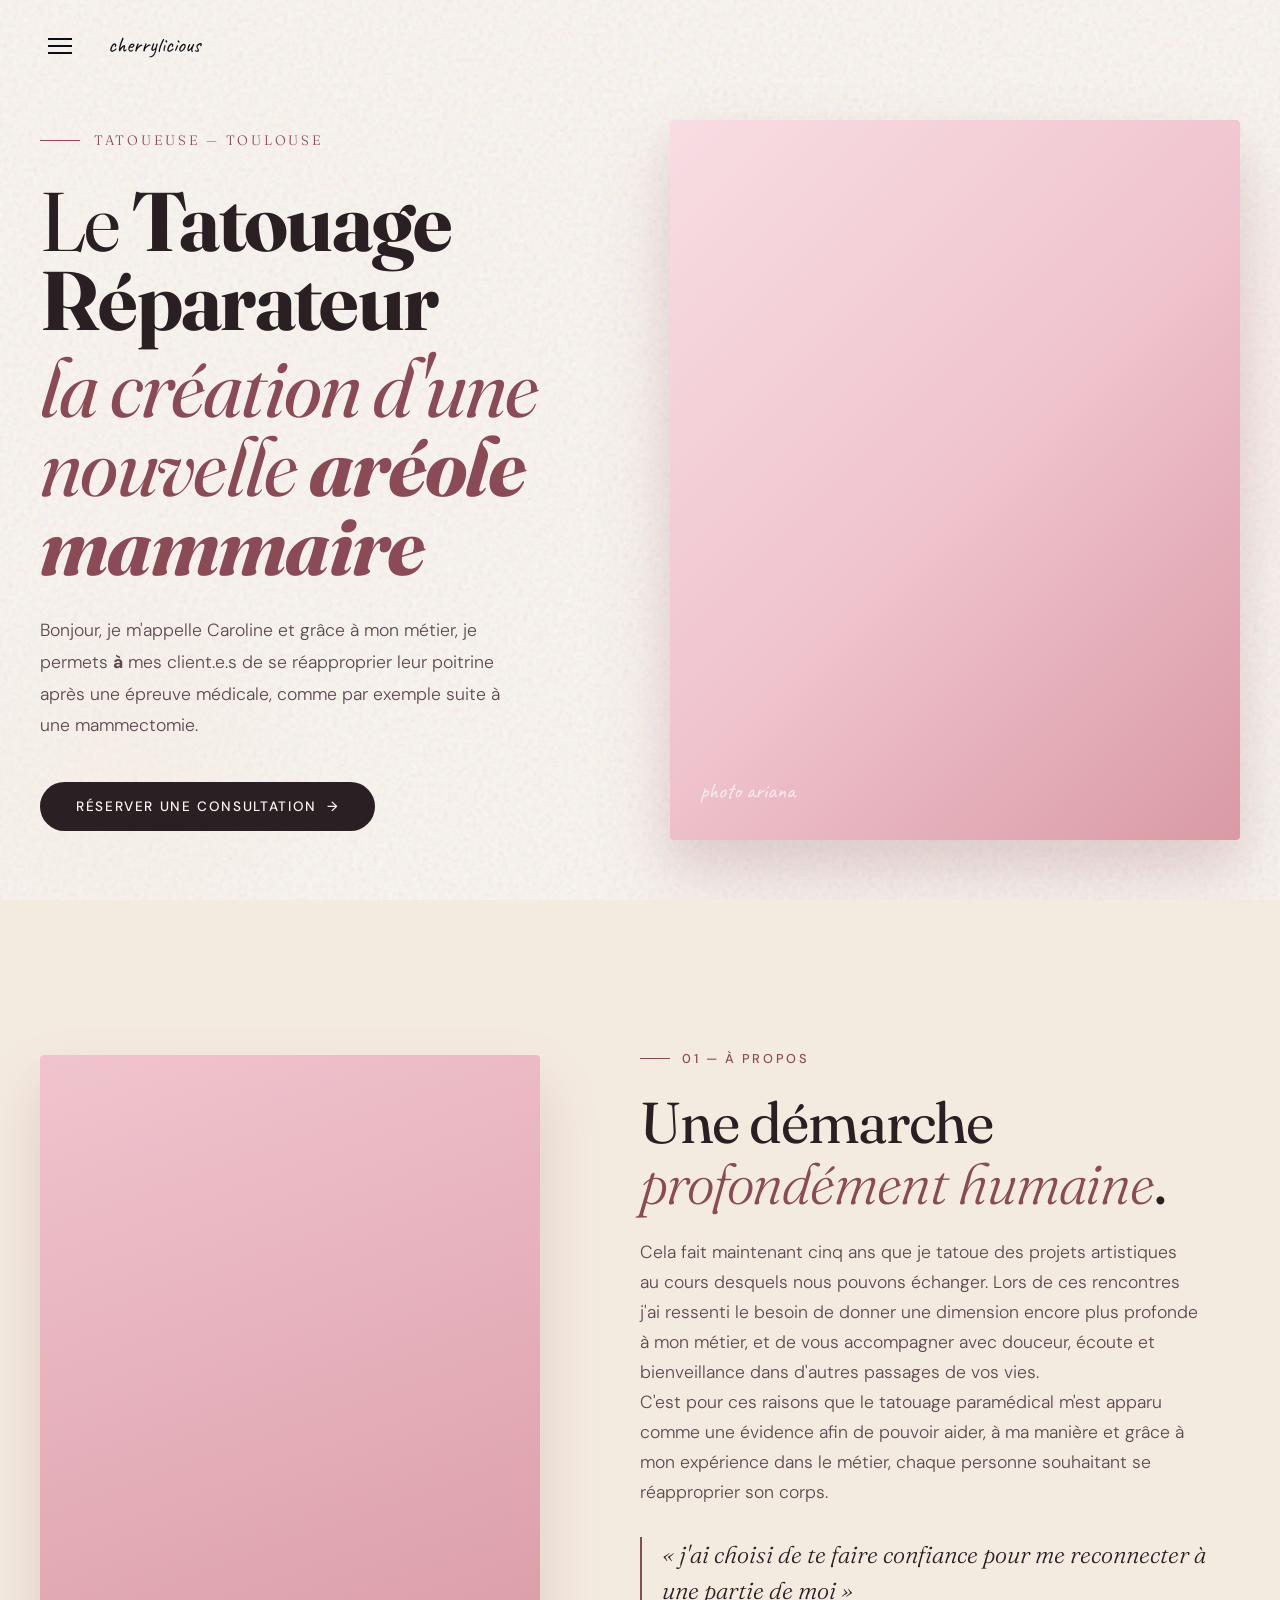
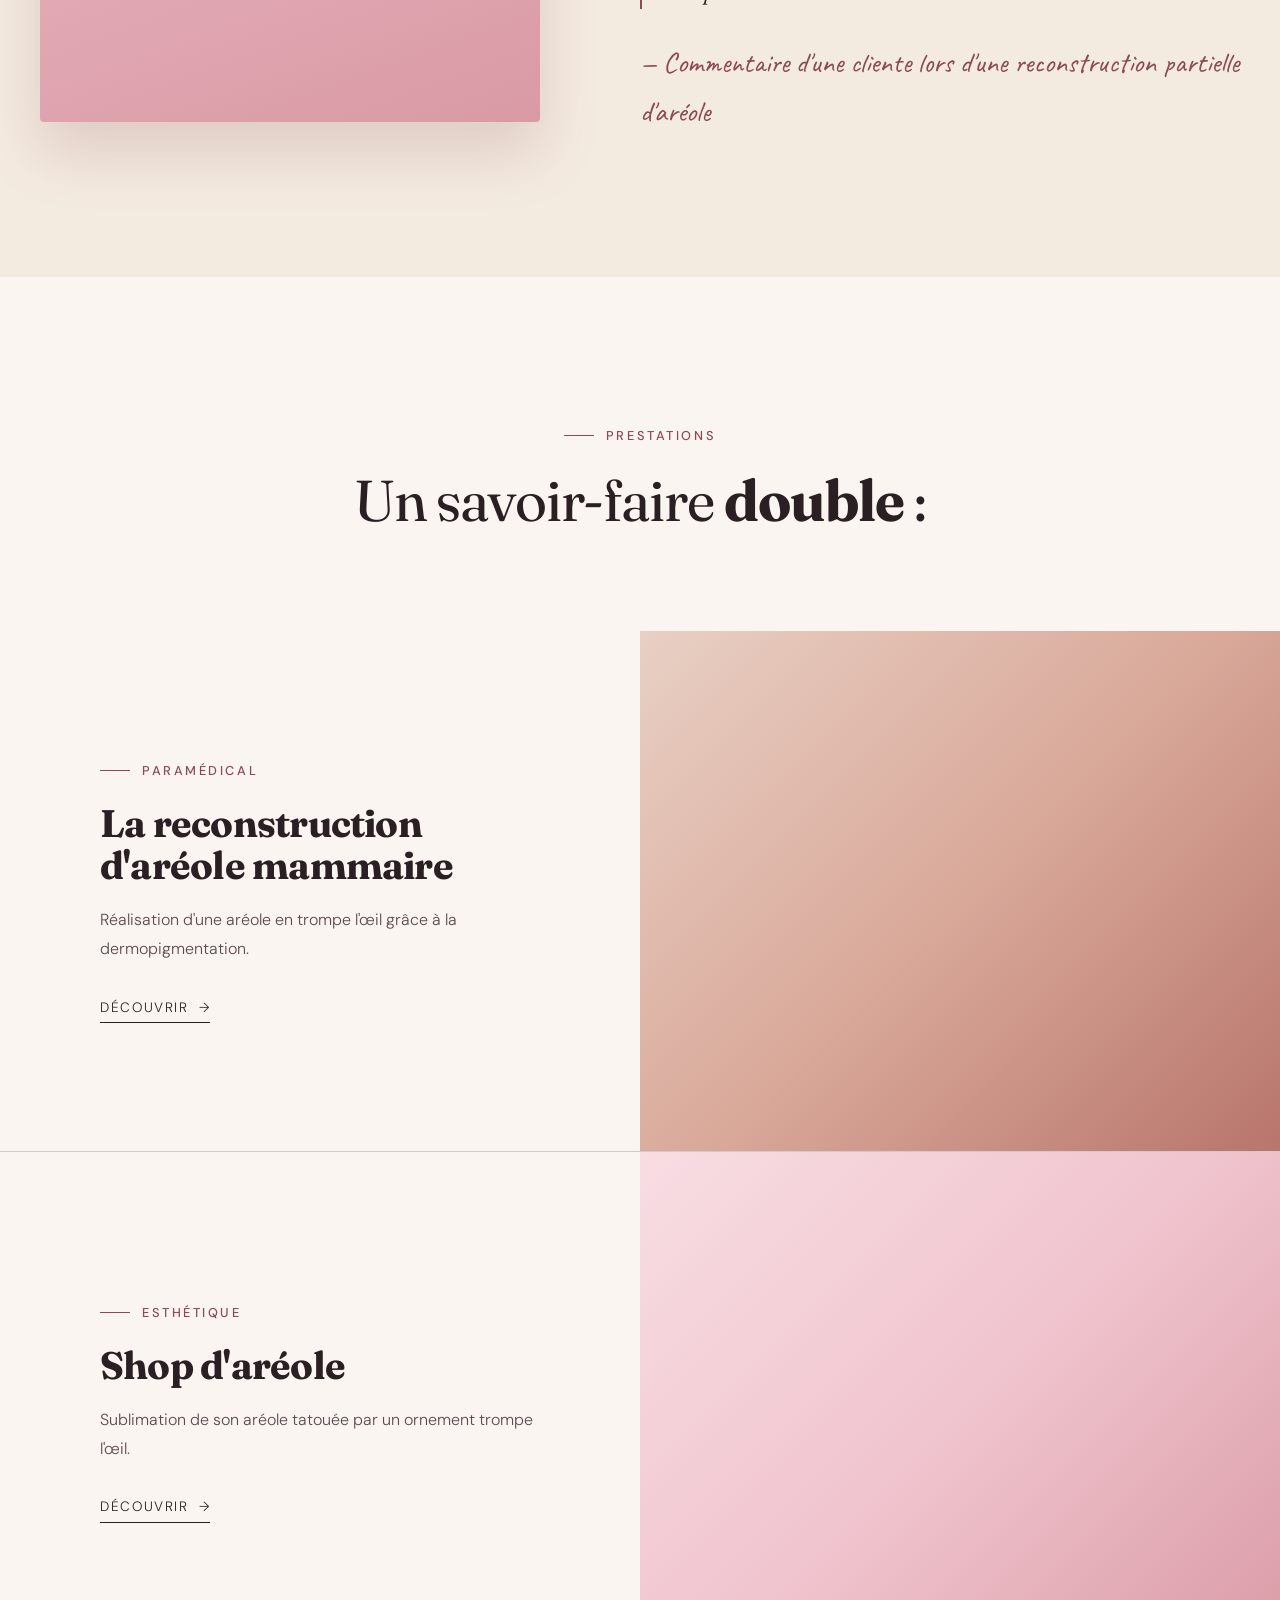
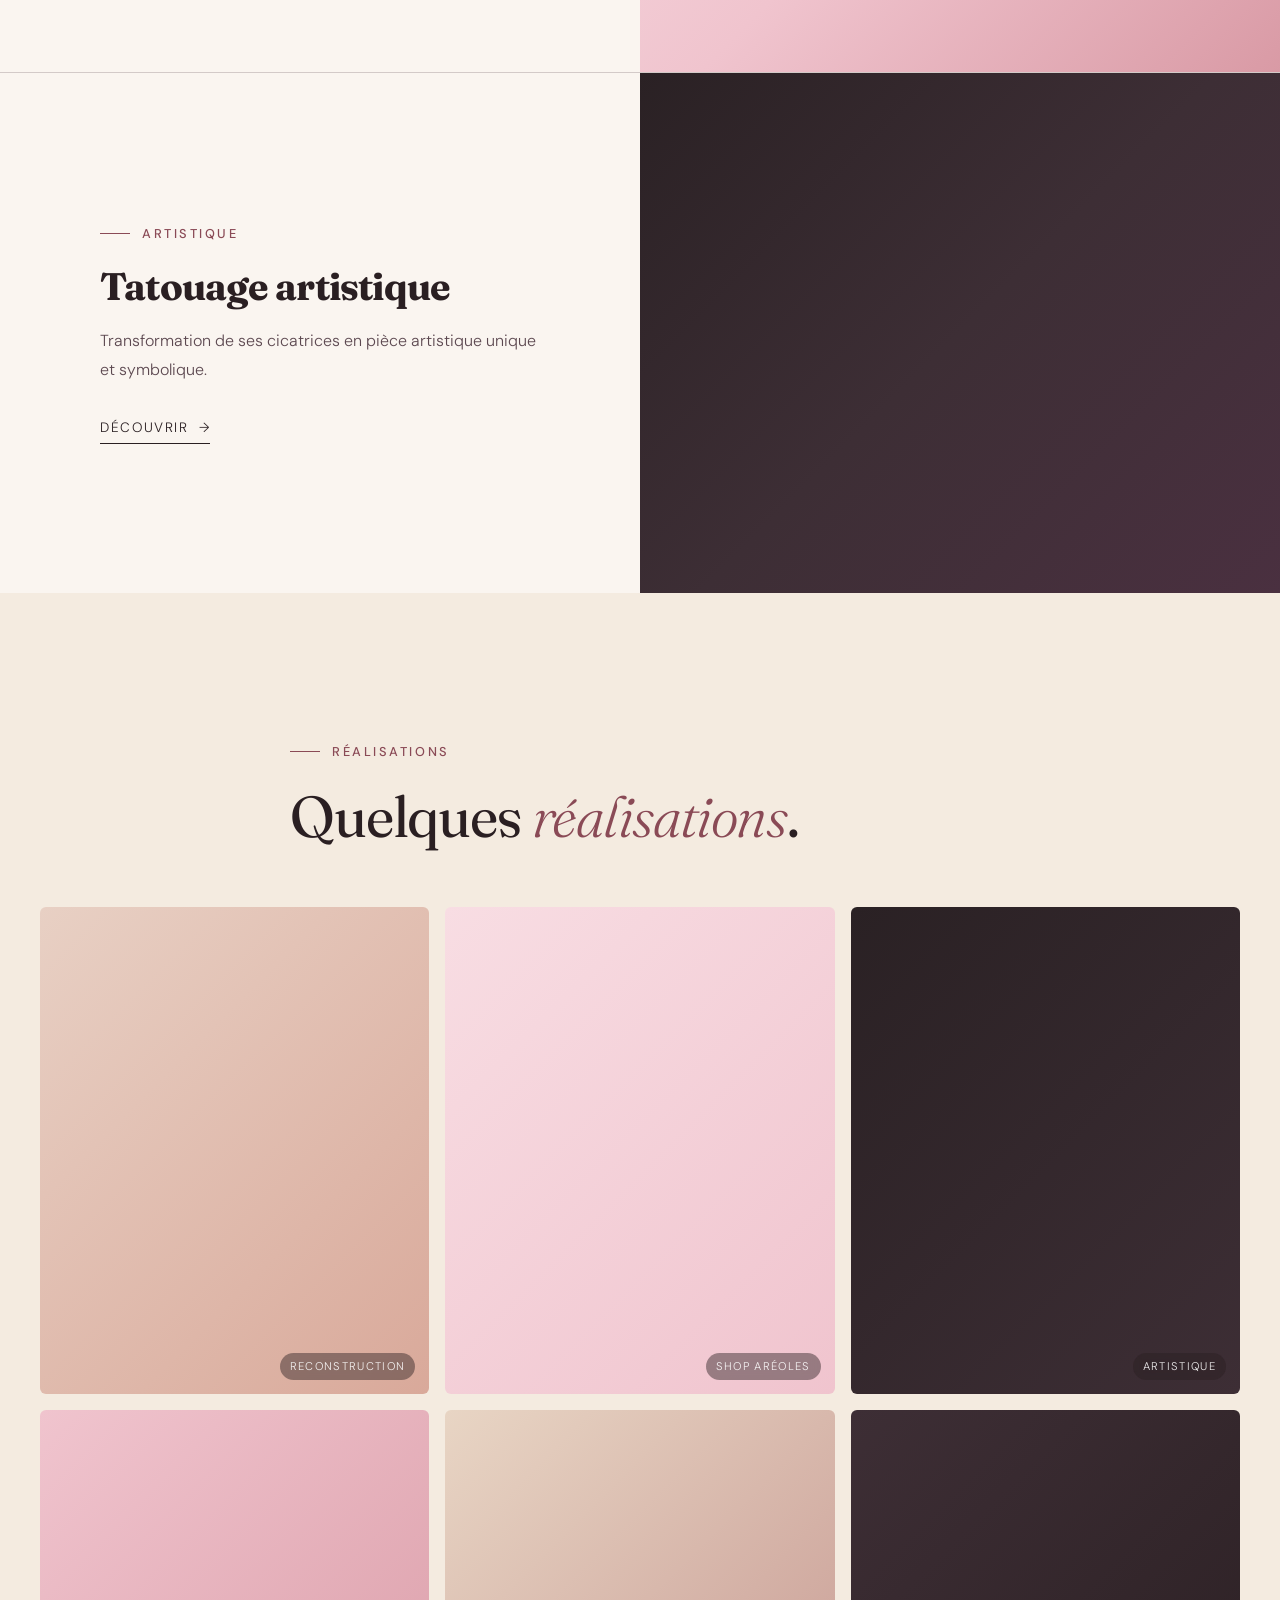
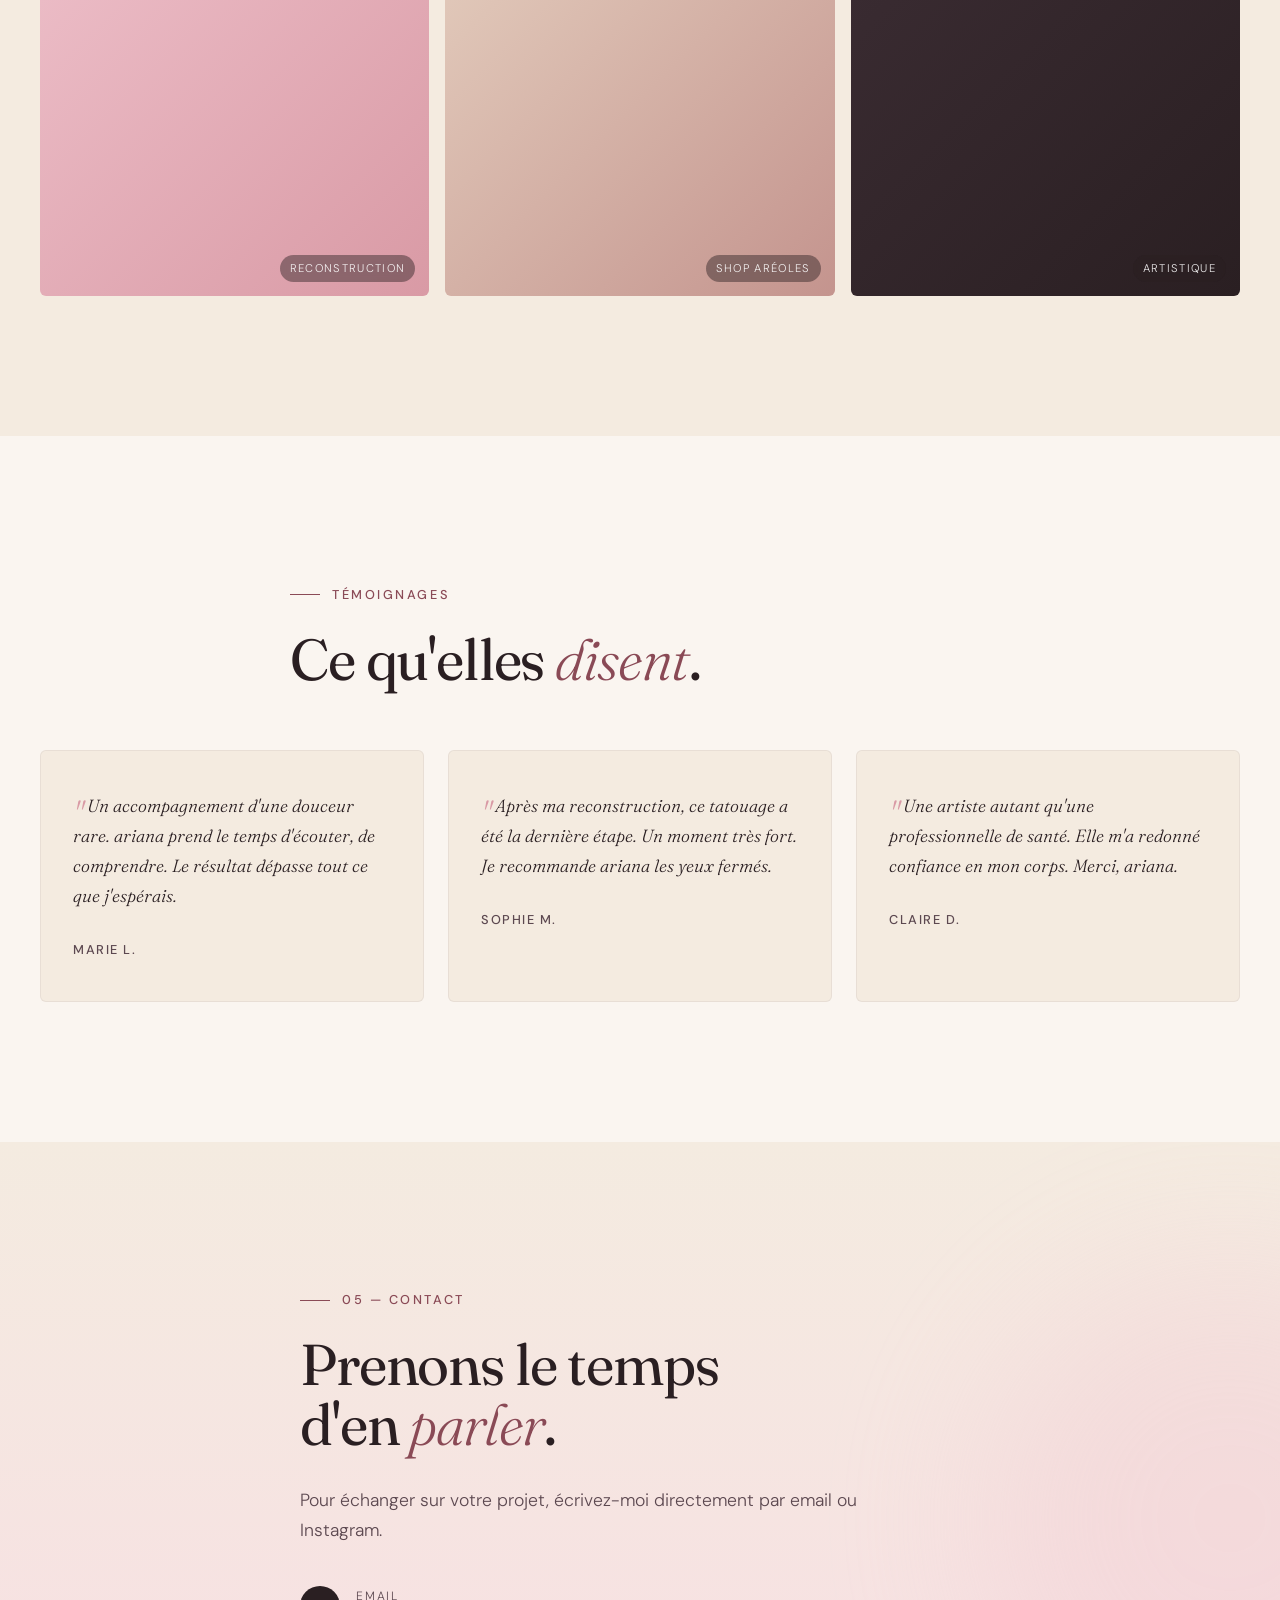
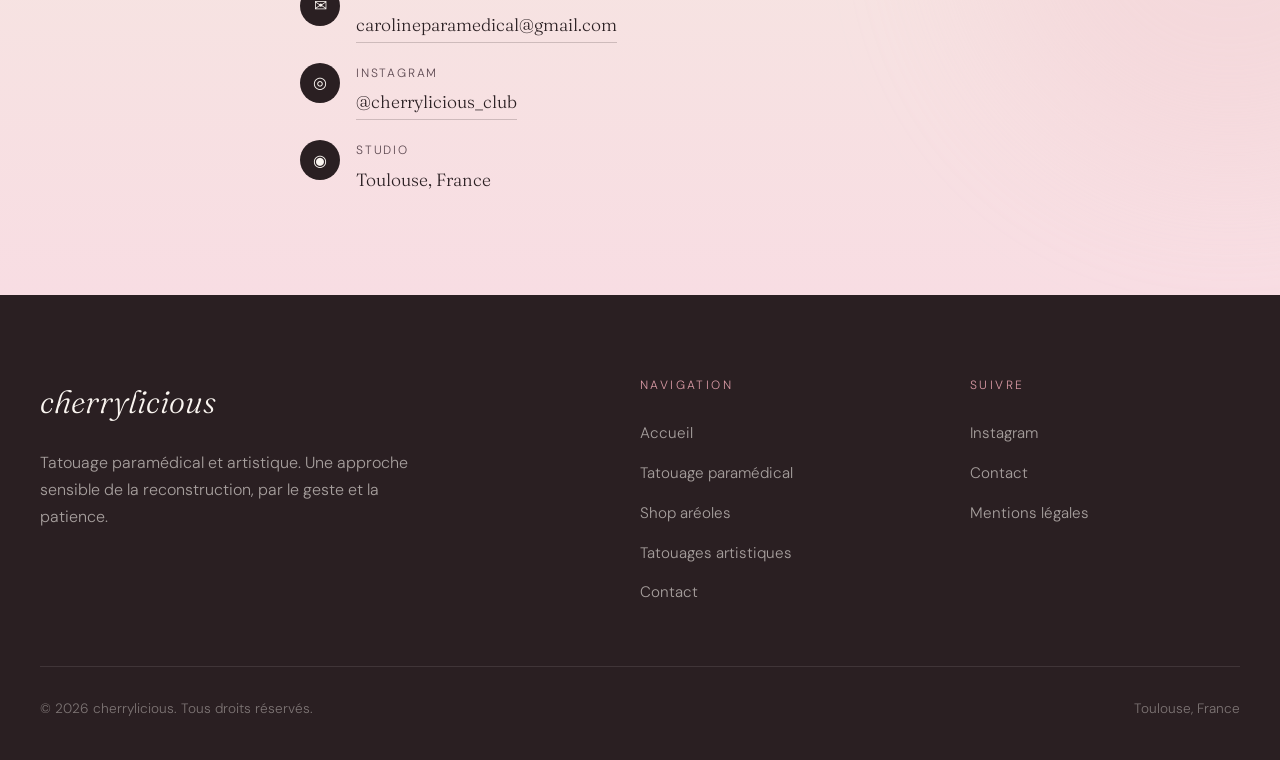
==== index.html @ c677d679 "Renommage reconstruction-mammaire en tatouage-paramedical + correction footers" ====
<!DOCTYPE html>
<html lang="fr">
<head>
<meta charset="UTF-8">
<meta name="viewport" content="width=device-width, initial-scale=1.0">
<title>cherrylicious — L'art de la reconstruction</title>
<link rel="preconnect" href="https://fonts.googleapis.com">
<link rel="preconnect" href="https://fonts.gstatic.com" crossorigin>
<link href="https://fonts.googleapis.com/css2?family=Fraunces:ital,opsz,wght@0,9..144,300;0,9..144,400;0,9..144,500;0,9..144,700;1,9..144,300;1,9..144,400&family=Caveat:wght@400;600&family=DM+Sans:wght@300;400;500&display=swap" rel="stylesheet">
<style>
*{margin:0;padding:0;box-sizing:border-box}
:root{
  --cream:#faf5f0;
  --cream-warm:#f4ebe0;
  --rose-whisper:#f8dde3;
  --rose-pale:#f0c4ce;
  --rose-dust:#d99aa5;
  --rose-deep:#8a4a56;
  --ink:#2a1f22;
  --ink-soft:#5c4850;
  --gold:#b8956a;
  --accent-yellow:#EAD9A0;
  --shadow:rgba(138,74,86,0.08);
}
html{scroll-behavior:smooth}
body{background:var(--cream);color:var(--ink);font-family:'DM Sans',sans-serif;font-weight:300;overflow-x:hidden;line-height:1.7;font-size:16px}

/* GRAIN OVERLAY */
body::before{
  content:'';position:fixed;inset:0;pointer-events:none;z-index:1;
  background-image:url("data:image/svg+xml,%3Csvg viewBox='0 0 200 200' xmlns='http://www.w3.org/2000/svg'%3E%3Cfilter id='n'%3E%3CfeTurbulence type='fractalNoise' baseFrequency='0.9' numOctaves='3'/%3E%3C/filter%3E%3Crect width='100%25' height='100%25' filter='url(%23n)' opacity='0.35'/%3E%3C/svg%3E");
  opacity:0.4;mix-blend-mode:multiply;
}

::selection{background:var(--rose-pale);color:var(--ink)}

/* SCROLLBAR */
::-webkit-scrollbar{width:8px}
::-webkit-scrollbar-track{background:var(--cream)}
::-webkit-scrollbar-thumb{background:var(--rose-dust);border-radius:4px}

.site-header{position:fixed;top:0;left:0;right:0;z-index:100;display:flex;justify-content:flex-start;gap:24px;align-items:center;padding:24px 40px;mix-blend-mode:difference}
.site-logo{font-family:'Caveat',cursive;font-size:22px;color:#fff;text-decoration:none}
.burger{background:none;border:none;cursor:pointer;display:flex;flex-direction:column;gap:5px;padding:8px;width:44px;height:44px;justify-content:center}
.burger span{display:block;width:24px;height:2px;background:#fff;transition:transform 0.3s,opacity 0.3s}
.burger.open span:nth-child(2){opacity:0}
.burger.open span:first-child{transform:rotate(45deg) translate(5px,7px)}
.burger.open span:last-child{transform:rotate(-45deg) translate(5px,-7px)}
.menu-overlay{position:fixed;inset:0;z-index:99;background:var(--cream);opacity:0;pointer-events:none;transition:opacity 0.4s ease;display:flex;flex-direction:column;justify-content:center;padding:80px}
.menu-overlay.open{opacity:1;pointer-events:auto}
.menu-nav{display:flex;flex-direction:column;gap:24px}
.menu-link{font-family:'Fraunces',serif;font-style:italic;font-size:96px;line-height:1.1;color:var(--ink);text-decoration:none;opacity:0;transform:translateY(20px);transition:opacity 0.3s ease,transform 0.3s ease}
.menu-overlay.open .menu-link{opacity:1;transform:translateY(0)}
.menu-overlay.open .menu-link:nth-child(1){transition-delay:0.1s}
.menu-overlay.open .menu-link:nth-child(2){transition-delay:0.16s}
.menu-overlay.open .menu-link:nth-child(3){transition-delay:0.22s}
.menu-overlay.open .menu-link:nth-child(4){transition-delay:0.28s}
.menu-overlay.open .menu-link:nth-child(5){transition-delay:0.34s}
.menu-nav:hover .menu-link{opacity:0.35;transition:opacity 0.3s ease,transform 0.3s ease}
.menu-nav:hover .menu-link:hover{opacity:1;transform:translateX(16px)}
.menu-link.active{color:var(--rose-deep);text-decoration:underline;text-underline-offset:12px}
.menu-signature{position:absolute;bottom:80px;left:80px}
.signature-name{font-family:'Caveat',cursive;font-size:24px;margin:0 0 8px}
.signature-insta{font-family:'DM Sans',sans-serif;font-size:16px;color:var(--ink);text-decoration:none}
@media(max-width:900px){.menu-link{font-size:64px}}
@media(max-width:600px){.menu-link{font-size:48px}.menu-overlay{padding:40px}.menu-signature{left:40px;bottom:40px}}

/* ═══════════════════════════════════════
   HERO
═══════════════════════════════════════ */
.hero{
  height:100vh;padding:120px 40px 60px;
  position:relative;overflow:hidden;
  display:grid;grid-template-columns:1fr 1fr;grid-template-rows:1fr;gap:60px;align-items:center;
  box-sizing:border-box;
}

/* Décoration hero */
.hero-deco-top{
  position:absolute;top:120px;right:-100px;
  width:500px;height:500px;opacity:0.4;pointer-events:none;
  background:radial-gradient(circle,var(--rose-whisper) 0%,transparent 70%);
}
.hero-deco-bottom{
  position:absolute;bottom:-80px;left:-80px;
  width:400px;height:400px;opacity:0.5;pointer-events:none;
  background:radial-gradient(circle,var(--cream-warm) 0%,transparent 70%);
}

.hero-left{position:relative;z-index:2}
.hero-number{
  font-family:'Fraunces',serif;font-size:0.85rem;
  letter-spacing:0.2em;color:var(--rose-deep);
  text-transform:uppercase;margin-bottom:30px;
  display:flex;align-items:center;gap:14px;
  opacity:0;animation:fadeUp 1s 0.2s forwards;
}
.hero-number::before{
  content:'';width:40px;height:1px;background:var(--rose-deep);
}

.hero-title{
  font-family:'Fraunces',serif;font-weight:400;
  font-size:clamp(3rem,6.5vw,5.5rem);line-height:0.95;
  color:var(--ink);margin-bottom:30px;letter-spacing:-0.02em;
  opacity:0;animation:fadeUp 1s 0.4s forwards;
}
.hero-title em{font-style:italic;color:var(--rose-deep);font-weight:300}
.hero-title .accent{
  display:inline-block;position:relative;
}
.hero-title .accent::after{
  content:'';position:absolute;bottom:5px;left:0;right:0;height:8px;
  background:var(--rose-pale);z-index:-1;opacity:0.6;
}

.hero-desc{
  font-size:1.1rem;line-height:1.8;color:var(--ink-soft);
  max-width:480px;margin-bottom:40px;
  opacity:0;animation:fadeUp 1s 0.6s forwards;
}

.hero-actions{
  display:flex;gap:20px;align-items:center;
  opacity:0;animation:fadeUp 1s 0.8s forwards;
}
.btn-primary{
  background:var(--ink);color:var(--cream);
  padding:16px 36px;border-radius:50px;border:none;
  font-size:0.85rem;letter-spacing:0.12em;text-transform:uppercase;
  cursor:pointer;font-family:'DM Sans',sans-serif;font-weight:500;
  transition:all 0.4s;display:inline-flex;align-items:center;gap:10px;
}
.btn-primary::after{
  content:'→';transition:transform 0.3s;
}
.btn-primary:hover{background:var(--rose-deep);transform:translateY(-3px)}
.btn-primary:hover::after{transform:translateX(4px)}

/* Hero image */
.hero-right{
  position:relative;z-index:2;
  align-self:stretch;
  opacity:0;animation:fadeIn 1.2s 0.6s forwards;
}
.hero-image{
  width:100%;height:100%;
  background:linear-gradient(135deg,var(--rose-whisper) 0%,var(--rose-pale) 50%,var(--rose-dust) 100%);
  border-radius:4px;position:relative;overflow:hidden;
  box-shadow:0 40px 80px rgba(138,74,86,0.15),
             0 20px 40px rgba(138,74,86,0.1);
}
.hero-image::after{
  content:'photo ariana';position:absolute;bottom:30px;left:30px;
  font-family:'Caveat',cursive;font-size:1.4rem;color:white;
  opacity:0.7;
}
@keyframes fadeUp{
  from{opacity:0;transform:translateY(20px)}
  to{opacity:1;transform:translateY(0)}
}
@keyframes fadeIn{
  from{opacity:0}
  to{opacity:1}
}
/* ═══════════════════════════════════════
   SECTIONS
═══════════════════════════════════════ */
section{padding:140px 40px;position:relative;z-index:2}

.section-tag{
  display:inline-flex;align-items:center;gap:12px;
  font-family:'DM Sans',sans-serif;font-size:0.8rem;
  letter-spacing:0.2em;text-transform:uppercase;
  color:var(--rose-deep);margin-bottom:24px;font-weight:500;
}
.section-tag::before{
  content:'';width:30px;height:1px;background:var(--rose-deep);
}

.section-title{
  font-family:'Fraunces',serif;font-weight:400;
  font-size:clamp(2.2rem,4.5vw,3.8rem);line-height:1.05;
  letter-spacing:-0.02em;margin-bottom:24px;color:var(--ink);
}
.section-title em{font-style:italic;color:var(--rose-deep);font-weight:300}

.section-subtitle{
  font-size:1.1rem;color:var(--ink-soft);
  max-width:560px;line-height:1.7;
}

/* ═══════════════════════════════════════
   APROPOS
═══════════════════════════════════════ */
.about{background:var(--cream-warm);position:relative;overflow:hidden}
.about-grid{
  display:grid;grid-template-columns:1fr 1.2fr;gap:100px;
  align-items:center;max-width:1300px;margin:0 auto;
}
.about-visual{position:relative;aspect-ratio:3/4}
.about-visual-main{
  position:absolute;inset:0;
  background:linear-gradient(160deg,var(--rose-pale) 0%,var(--rose-dust) 100%);
  border-radius:4px;
  box-shadow:0 30px 60px rgba(138,74,86,0.2);
}
.about-quote{
  font-family:'Fraunces',serif;font-style:italic;font-weight:300;
  font-size:1.5rem;line-height:1.5;color:var(--ink);
  margin:30px 0;padding-left:20px;
  border-left:2px solid var(--rose-deep);
}
.about-signature{
  font-family:'Caveat',cursive;font-size:1.8rem;
  color:var(--rose-deep);margin-top:20px;
}


/* ═══════════════════════════════════════
   CONTACT
═══════════════════════════════════════ */
.contact{
  background:linear-gradient(180deg,var(--cream-warm) 0%,var(--rose-whisper) 100%);
  padding:140px 40px 100px;position:relative;overflow:hidden;
}
.contact::before{
  content:'';position:absolute;top:50%;right:-200px;transform:translateY(-50%);
  width:500px;height:500px;border-radius:50%;
  background:var(--rose-pale);opacity:0.3;filter:blur(80px);
}

.contact-wrapper{
  max-width:1100px;margin:0 auto;
  display:grid;grid-template-columns:1fr 1fr;gap:80px;
  position:relative;z-index:2;
}

.contact-info .section-title{margin-bottom:30px}
.contact-details{margin-top:40px;display:flex;flex-direction:column;gap:20px}
.contact-item{display:flex;gap:16px;align-items:flex-start}
.contact-item-icon{
  width:40px;height:40px;border-radius:50%;
  background:var(--ink);color:var(--cream);
  display:flex;align-items:center;justify-content:center;
  font-size:1rem;flex-shrink:0;
}
.contact-item-label{
  font-size:0.75rem;letter-spacing:0.15em;text-transform:uppercase;
  color:var(--ink-soft);margin-bottom:4px;
}
.contact-item-value{font-family:'Fraunces',serif;font-size:1.1rem;color:var(--ink)}

.contact-form{
  background:var(--cream);padding:50px 40px;border-radius:8px;
  box-shadow:0 30px 60px rgba(138,74,86,0.1);
}
.form-group{margin-bottom:24px}
.form-label{
  display:block;font-size:0.75rem;letter-spacing:0.12em;
  text-transform:uppercase;color:var(--ink-soft);margin-bottom:10px;
  font-weight:500;
}
.form-input,.form-textarea{
  width:100%;padding:14px 0;
  background:transparent;border:none;
  border-bottom:1px solid rgba(42,31,34,0.15);
  font-family:'DM Sans',sans-serif;font-size:1rem;color:var(--ink);
  outline:none;transition:border-color 0.3s;
}
.form-input:focus,.form-textarea:focus{border-color:var(--rose-deep)}
.form-textarea{resize:vertical;min-height:100px}
.btn-submit{
  width:100%;padding:18px;margin-top:16px;
  background:var(--ink);color:var(--cream);border:none;border-radius:50px;
  font-family:'DM Sans',sans-serif;font-size:0.85rem;
  letter-spacing:0.15em;text-transform:uppercase;font-weight:500;
  cursor:pointer;transition:all 0.3s;
}
.btn-submit:hover{background:var(--rose-deep);transform:translateY(-2px)}

/* ═══════════════════════════════════════
   FOOTER
═══════════════════════════════════════ */
footer{
  background:var(--ink);color:var(--cream);padding:80px 40px 40px;
  position:relative;overflow:hidden;
}
.footer-grid{
  display:grid;grid-template-columns:2fr 1fr 1fr;gap:60px;
  max-width:1300px;margin:0 auto 60px;
}
.footer-brand{
  font-family:'Fraunces',serif;font-style:italic;font-size:2rem;
  margin-bottom:20px;
}
.footer-tagline{
  color:rgba(250,245,240,0.6);max-width:400px;line-height:1.7;
}
.footer-title{
  font-size:0.75rem;letter-spacing:0.2em;text-transform:uppercase;
  margin-bottom:24px;color:var(--rose-dust);
}
.footer-links{list-style:none;display:flex;flex-direction:column;gap:12px}
.footer-links a{
  color:rgba(250,245,240,0.6);text-decoration:none;
  font-size:0.95rem;transition:color 0.3s;
}
.footer-links a:hover{color:var(--accent-yellow)}
.footer-bottom{
  border-top:1px solid rgba(250,245,240,0.1);padding-top:30px;
  max-width:1300px;margin:0 auto;
  display:flex;justify-content:space-between;align-items:center;
  font-size:0.85rem;color:rgba(250,245,240,0.4);flex-wrap:wrap;gap:16px;
}

/* ═══════════════════════════════════════
   UNIVERS
═══════════════════════════════════════ */
.univers{background:var(--cream);padding:140px 0 0}
.univers-header{max-width:700px;margin:0 auto 100px;text-align:center;padding:0 40px}
.univers-block{
  display:grid;grid-template-columns:1fr 1fr;
  max-width:100%;min-height:520px;
}
.univers-block + .univers-block{border-top:1px solid rgba(92,72,80,0.25)}
.univers-visual{position:relative;overflow:hidden;min-height:520px;order:1}
.univers-text{
  padding:80px 100px;
  display:flex;flex-direction:column;justify-content:center;
}
.univers-tag{
  font-family:'DM Sans',sans-serif;font-size:0.8rem;
  letter-spacing:0.2em;text-transform:uppercase;
  color:var(--rose-deep);margin-bottom:20px;font-weight:500;
  display:flex;align-items:center;gap:12px;
}
.univers-tag::before{content:'';width:30px;height:1px;background:var(--rose-deep)}
.univers-title{
  font-family:'Fraunces',serif;font-weight:400;
  font-size:clamp(1.8rem,3vw,2.8rem);line-height:1.1;
  letter-spacing:-0.02em;margin-bottom:20px;color:var(--ink);
}
.univers-title em{font-style:italic;color:var(--rose-deep);font-weight:300}
.univers-desc{
  font-size:1rem;color:var(--ink-soft);line-height:1.8;
  max-width:440px;margin-bottom:32px;
}
.univers-link{
  display:inline-flex;align-items:center;gap:10px;
  font-family:'DM Sans',sans-serif;font-size:0.85rem;
  letter-spacing:0.12em;text-transform:uppercase;
  color:var(--ink);text-decoration:none;
  border-bottom:1px solid var(--ink);padding-bottom:3px;
  align-self:flex-start;transition:color 0.3s,gap 0.3s;
}
.univers-link:hover{color:var(--rose-deep);gap:14px}
.univers-link::after{content:'→'}
.uv-1{background:linear-gradient(135deg,#e8d0c4,#d9a99a,#b8756c)}
.uv-2{background:linear-gradient(135deg,#f8dde3,#f0c4ce,#d99aa5)}
.uv-3{background:linear-gradient(135deg,#2a2124,#3d2e35,#4a3040)}

/* ═══════════════════════════════════════
   GALERIE MIXTE
═══════════════════════════════════════ */
.galerie-mixte{background:var(--cream-warm)}
.galerie-mixte-header{max-width:700px;margin:0 auto 60px}
.galerie-mixte-grid{
  display:grid;grid-template-columns:repeat(3,1fr);gap:16px;
  max-width:1300px;margin:0 auto;
}
.galerie-mixte-item{
  aspect-ratio:4/5;border-radius:6px;overflow:hidden;
  cursor:pointer;position:relative;
  transition:opacity 0.35s ease,transform 0.5s cubic-bezier(0.19,1,0.22,1);
}
.galerie-mixte-item:hover{opacity:0.85;transform:scale(1.02)}
.galerie-mixte-label{
  position:absolute;bottom:14px;right:14px;
  font-family:'DM Sans',sans-serif;font-size:0.7rem;
  letter-spacing:0.12em;text-transform:uppercase;
  color:rgba(255,255,255,0.9);
  background:rgba(42,31,34,0.45);
  padding:4px 10px;border-radius:20px;
  backdrop-filter:blur(4px);
}
.gm-1{background:linear-gradient(135deg,#e8d0c4,#d9a99a)}
.gm-2{background:linear-gradient(135deg,#f8dde3,#f0c4ce)}
.gm-3{background:linear-gradient(135deg,#2a2124,#3d2e35)}
.gm-4{background:linear-gradient(135deg,#f0c4ce,#d99aa5)}
.gm-5{background:linear-gradient(135deg,#e8d5c4,#c4948e)}
.gm-6{background:linear-gradient(135deg,#3d2e35,#2a1f22)}

/* ═══════════════════════════════════════
   AVIS
═══════════════════════════════════════ */
.avis{background:var(--cream)}
.avis-header{max-width:700px;margin:0 auto 60px}
.avis-grid{
  display:grid;grid-template-columns:repeat(3,1fr);gap:24px;
  max-width:1300px;margin:0 auto;
}
.avis-card{
  background:var(--cream-warm);border-radius:6px;
  padding:40px 32px;border:1px solid rgba(42,31,34,0.06);
  transition:box-shadow 0.3s;
}
.avis-card:hover{box-shadow:0 20px 40px var(--shadow)}
.avis-quote{
  font-family:'Fraunces',serif;font-style:italic;font-weight:300;
  font-size:1.1rem;line-height:1.7;color:var(--ink);
  margin-bottom:28px;
}
.avis-quote::before{
  content:'"';font-size:2rem;color:var(--rose-dust);
  line-height:0;vertical-align:-0.4em;margin-right:4px;
}
.avis-author{
  font-family:'DM Sans',sans-serif;font-size:0.8rem;
  letter-spacing:0.12em;text-transform:uppercase;
  color:var(--ink-soft);font-weight:500;
}

/* ═══════════════════════════════════════
   RESPONSIVE
═══════════════════════════════════════ */
@media(max-width:900px){
  nav{padding:16px 20px}
  .hero{grid-template-columns:1fr;gap:40px;padding:120px 20px 60px;height:auto;min-height:100vh}
  .hero-right{height:300px;align-self:auto}
  section{padding:80px 20px}
  .about-grid,.footer-grid{grid-template-columns:1fr;gap:40px}
  .univers-block{grid-template-columns:1fr;min-height:auto}
  .univers-visual{order:-1}
  .univers-visual{min-height:300px}
  .univers-text{padding:50px 40px}
  .galerie-mixte-grid{grid-template-columns:1fr 1fr;gap:12px}
  .avis-grid{grid-template-columns:1fr}
}
@media(max-width:600px){
  .galerie-mixte-grid{grid-template-columns:1fr}
}

/* Contact — colonne unique */
.contact-wrapper--single{grid-template-columns:1fr;max-width:680px}
.contact-item-link{
  font-family:'Fraunces',serif;font-size:1.1rem;color:var(--ink);
  text-decoration:none;border-bottom:1px solid rgba(42,31,34,0.2);
  padding-bottom:2px;display:inline-block;
  transition:color 0.3s,border-color 0.3s;
}
.contact-item-link:hover{color:var(--rose-deep);border-color:var(--rose-deep)}
</style>
</head>
<body>

<header class="site-header">
  <button class="burger" aria-label="Ouvrir le menu" aria-expanded="false">
    <span></span><span></span><span></span>
  </button>
  <a href="index.html" class="site-logo">cherrylicious</a>
</header>

<div class="menu-overlay" role="dialog" aria-modal="true" aria-hidden="true">
  <nav class="menu-nav">
    <a href="index.html" class="menu-link active">Accueil</a>
    <a href="tatouage-paramedical.html" class="menu-link">Tatouage paramédical</a>
    <a href="shop-areoles.html" class="menu-link">Shop aréoles</a>
    <a href="artistique.html" class="menu-link">Tatouages artistiques</a>
    <a href="index.html#contact" class="menu-link">Contact</a>
  </nav>
  <div class="menu-signature">
    <p class="signature-name">cherrylicious</p>
    <a href="https://instagram.com/cherrylicious_club" class="signature-insta">@cherrylicious_club</a>
  </div>
</div>

<!-- HERO -->
<!-- HERO - TEXTES PROVISOIRES A REMPLACER -->
<section class="hero">
  <div class="hero-deco-top"></div>
  <div class="hero-deco-bottom"></div>

  <div class="hero-left">
    <p class="hero-number">Tatoueuse — Toulouse</p>
    <h1 class="hero-title">
      Le <strong>Tatouage Réparateur</strong>
      <span style="font-style:italic;color:var(--rose-deep);display:block;margin-top:8px">la création d'une nouvelle <strong>aréole mammaire</strong></span>
    </h1>
    <p class="hero-desc">
      Bonjour, je m'appelle Caroline et grâce à mon métier, je permets <strong>à</strong> mes client.e.s de se réapproprier leur poitrine après une épreuve médicale, comme par exemple suite à une mammectomie.
    </p>
    <div class="hero-actions">
      <button class="btn-primary" onclick="document.getElementById('contact').scrollIntoView({behavior:'smooth'})">Réserver une consultation</button>
    </div>
  </div>

  <div class="hero-right">
    <div class="hero-image"></div>
  </div>
</section>

<!-- ABOUT -->
<section class="about" id="about">
  <div class="about-grid">
    <div class="about-visual">
      <div class="about-visual-main"></div>
    </div>
    <div>
      <p class="section-tag">01 — À propos</p>
      <h2 class="section-title">Une démarche <em>profondément humaine</em>.</h2>
      <p class="section-subtitle">
        Cela fait maintenant cinq ans que je tatoue des projets artistiques au cours desquels nous pouvons échanger. Lors de ces rencontres j'ai ressenti le besoin de donner une dimension encore plus profonde à mon métier, et de vous accompagner avec douceur, écoute et bienveillance dans d'autres passages de vos vies.
      </p>
      <p class="section-subtitle">
        C'est pour ces raisons que le tatouage paramédical m'est apparu comme une évidence afin de pouvoir aider, à ma manière et grâce à mon expérience dans le métier, chaque personne souhaitant se réapproprier son corps.
      </p>
      <blockquote class="about-quote">
        « j'ai choisi de te faire confiance pour me reconnecter à une partie de moi »
      </blockquote>
      <p class="about-signature">— Commentaire d'une cliente lors d'une reconstruction partielle d'aréole</p>
    </div>
  </div>
</section>

<!-- UNIVERS - TEXTES PROVISOIRES A REMPLACER -->
<section class="univers">
  <div class="univers-header">
    <p class="section-tag">Prestations</p>
    <h2 class="section-title">Un savoir-faire <strong>double</strong> :</h2>
  </div>

  <div class="univers-block">
    <div class="univers-visual uv-1"></div>
    <div class="univers-text">
      <p class="univers-tag">Paramédical</p>
      <h3 class="univers-title"><strong>La reconstruction d'aréole mammaire</strong></h3>
      <p class="univers-desc">Réalisation d'une aréole en trompe l'œil grâce à la dermopigmentation.</p>
      <a href="tatouage-paramedical.html" class="univers-link">Découvrir</a>
    </div>
  </div>

  <div class="univers-block">
    <div class="univers-visual uv-2"></div>
    <div class="univers-text">
      <p class="univers-tag">Esthétique</p>
      <h3 class="univers-title"><strong>Shop d'aréole</strong></h3>
      <p class="univers-desc">Sublimation de son aréole tatouée par un ornement trompe l'œil.</p>
      <a href="shop-areoles.html" class="univers-link">Découvrir</a>
    </div>
  </div>

  <div class="univers-block">
    <div class="univers-visual uv-3"></div>
    <div class="univers-text">
      <p class="univers-tag">Artistique</p>
      <h3 class="univers-title"><strong>Tatouage artistique</strong></h3>
      <p class="univers-desc">Transformation de ses cicatrices en pièce artistique unique et symbolique.</p>
      <a href="artistique.html" class="univers-link">Découvrir</a>
    </div>
  </div>
</section>

<!-- GALERIE MIXTE - melanger photos des 3 activites, a remplacer -->
<section class="galerie-mixte">
  <div class="galerie-mixte-header">
    <p class="section-tag">Réalisations</p>
    <h2 class="section-title">Quelques <em>réalisations</em>.</h2>
  </div>
  <div class="galerie-mixte-grid">
    <div class="galerie-mixte-item gm-1"><span class="galerie-mixte-label">Reconstruction</span></div>
    <div class="galerie-mixte-item gm-2"><span class="galerie-mixte-label">Shop aréoles</span></div>
    <div class="galerie-mixte-item gm-3"><span class="galerie-mixte-label">Artistique</span></div>
    <div class="galerie-mixte-item gm-4"><span class="galerie-mixte-label">Reconstruction</span></div>
    <div class="galerie-mixte-item gm-5"><span class="galerie-mixte-label">Shop aréoles</span></div>
    <div class="galerie-mixte-item gm-6"><span class="galerie-mixte-label">Artistique</span></div>
  </div>
</section>

<!-- AVIS PROVISOIRES A REMPLACER -->
<section class="avis">
  <div class="avis-header">
    <p class="section-tag">Témoignages</p>
    <h2 class="section-title">Ce qu'elles <em>disent</em>.</h2>
  </div>
  <div class="avis-grid">
    <div class="avis-card">
      <p class="avis-quote">Un accompagnement d'une douceur rare. ariana prend le temps d'écouter, de comprendre. Le résultat dépasse tout ce que j'espérais.</p>
      <p class="avis-author">Marie L.</p>
    </div>
    <div class="avis-card">
      <p class="avis-quote">Après ma reconstruction, ce tatouage a été la dernière étape. Un moment très fort. Je recommande ariana les yeux fermés.</p>
      <p class="avis-author">Sophie M.</p>
    </div>
    <div class="avis-card">
      <p class="avis-quote">Une artiste autant qu'une professionnelle de santé. Elle m'a redonné confiance en mon corps. Merci, ariana.</p>
      <p class="avis-author">Claire D.</p>
    </div>
  </div>
</section>

<!-- CONTACT -->
<section class="contact" id="contact">
  <div class="contact-wrapper contact-wrapper--single">
    <div class="contact-info">
      <p class="section-tag">05 — Contact</p>
      <h2 class="section-title">Prenons le temps<br>d'en <em>parler</em>.</h2>
      <p class="section-subtitle">
        Pour échanger sur votre projet, écrivez-moi directement par email ou Instagram.
      </p>
      <div class="contact-details">
        <div class="contact-item">
          <div class="contact-item-icon">✉</div>
          <div>
            <p class="contact-item-label">Email</p>
            <a href="mailto:carolineparamedical@gmail.com" class="contact-item-value contact-item-link">carolineparamedical@gmail.com</a>
          </div>
        </div>
        <div class="contact-item">
          <div class="contact-item-icon">◎</div>
          <div>
            <p class="contact-item-label">Instagram</p>
            <a href="https://instagram.com/cherrylicious_club" target="_blank" rel="noopener" class="contact-item-value contact-item-link">@cherrylicious_club</a>
          </div>
        </div>
        <div class="contact-item">
          <div class="contact-item-icon">◉</div>
          <div>
            <p class="contact-item-label">Studio</p>
            <p class="contact-item-value">Toulouse, France</p>
          </div>
        </div>
      </div>
    </div>
  </div>
</section>

<!-- FOOTER -->
<footer>
  <div class="footer-grid">
    <div>
      <p class="footer-brand">cherrylicious</p>
      <p class="footer-tagline">
        Tatouage paramédical et artistique. Une approche sensible de la reconstruction, par le geste et la patience.
      </p>
    </div>
    <div>
      <p class="footer-title">Navigation</p>
      <ul class="footer-links">
        <li><a href="index.html">Accueil</a></li>
        <li><a href="tatouage-paramedical.html">Tatouage paramédical</a></li>
        <li><a href="shop-areoles.html">Shop aréoles</a></li>
        <li><a href="artistique.html">Tatouages artistiques</a></li>
        <li><a href="index.html#contact">Contact</a></li>
      </ul>
    </div>
    <div>
      <p class="footer-title">Suivre</p>
      <ul class="footer-links">
        <li><a href="#">Instagram</a></li>
        <li><a href="#">Contact</a></li>
        <li><a href="#">Mentions légales</a></li>
      </ul>
    </div>
  </div>
  <div class="footer-bottom">
    <p>© 2026 cherrylicious. Tous droits réservés.</p>
    <p>Toulouse, France</p>
  </div>
</footer>

<script>
// Smooth scroll for internal links
document.querySelectorAll('a[href^="#"]').forEach(anchor => {
  anchor.addEventListener('click', function (e) {
    const target = document.querySelector(this.getAttribute('href'));
    if (target) {
      e.preventDefault();
      target.scrollIntoView({behavior: 'smooth', block: 'start'});
    }
  });
});

// Intersection observer for section fade-in
const observer = new IntersectionObserver((entries) => {
  entries.forEach(entry => {
    if (entry.isIntersecting) {
      entry.target.style.opacity = '1';
      entry.target.style.transform = 'translateY(0)';
    }
  });
}, {threshold: 0.1});

document.querySelectorAll('section:not(.hero)').forEach(section => {
  section.style.opacity = '0';
  section.style.transform = 'translateY(40px)';
  section.style.transition = 'opacity 1s cubic-bezier(0.19,1,0.22,1), transform 1s cubic-bezier(0.19,1,0.22,1)';
  observer.observe(section);
});
</script>
<script>
const burger = document.querySelector('.burger');
const overlay = document.querySelector('.menu-overlay');
const links = document.querySelectorAll('.menu-link');
function toggleMenu() {
  const isOpen = overlay.classList.toggle('open');
  burger.classList.toggle('open');
  burger.setAttribute('aria-expanded', isOpen);
  overlay.setAttribute('aria-hidden', !isOpen);
  document.body.style.overflow = isOpen ? 'hidden' : '';
}
burger.addEventListener('click', toggleMenu);
links.forEach(link => link.addEventListener('click', () => {
  overlay.classList.remove('open');
  burger.classList.remove('open');
  document.body.style.overflow = '';
}));
document.addEventListener('keydown', e => {
  if (e.key === 'Escape' && overlay.classList.contains('open')) toggleMenu();
});
</script>

</body>
</html>
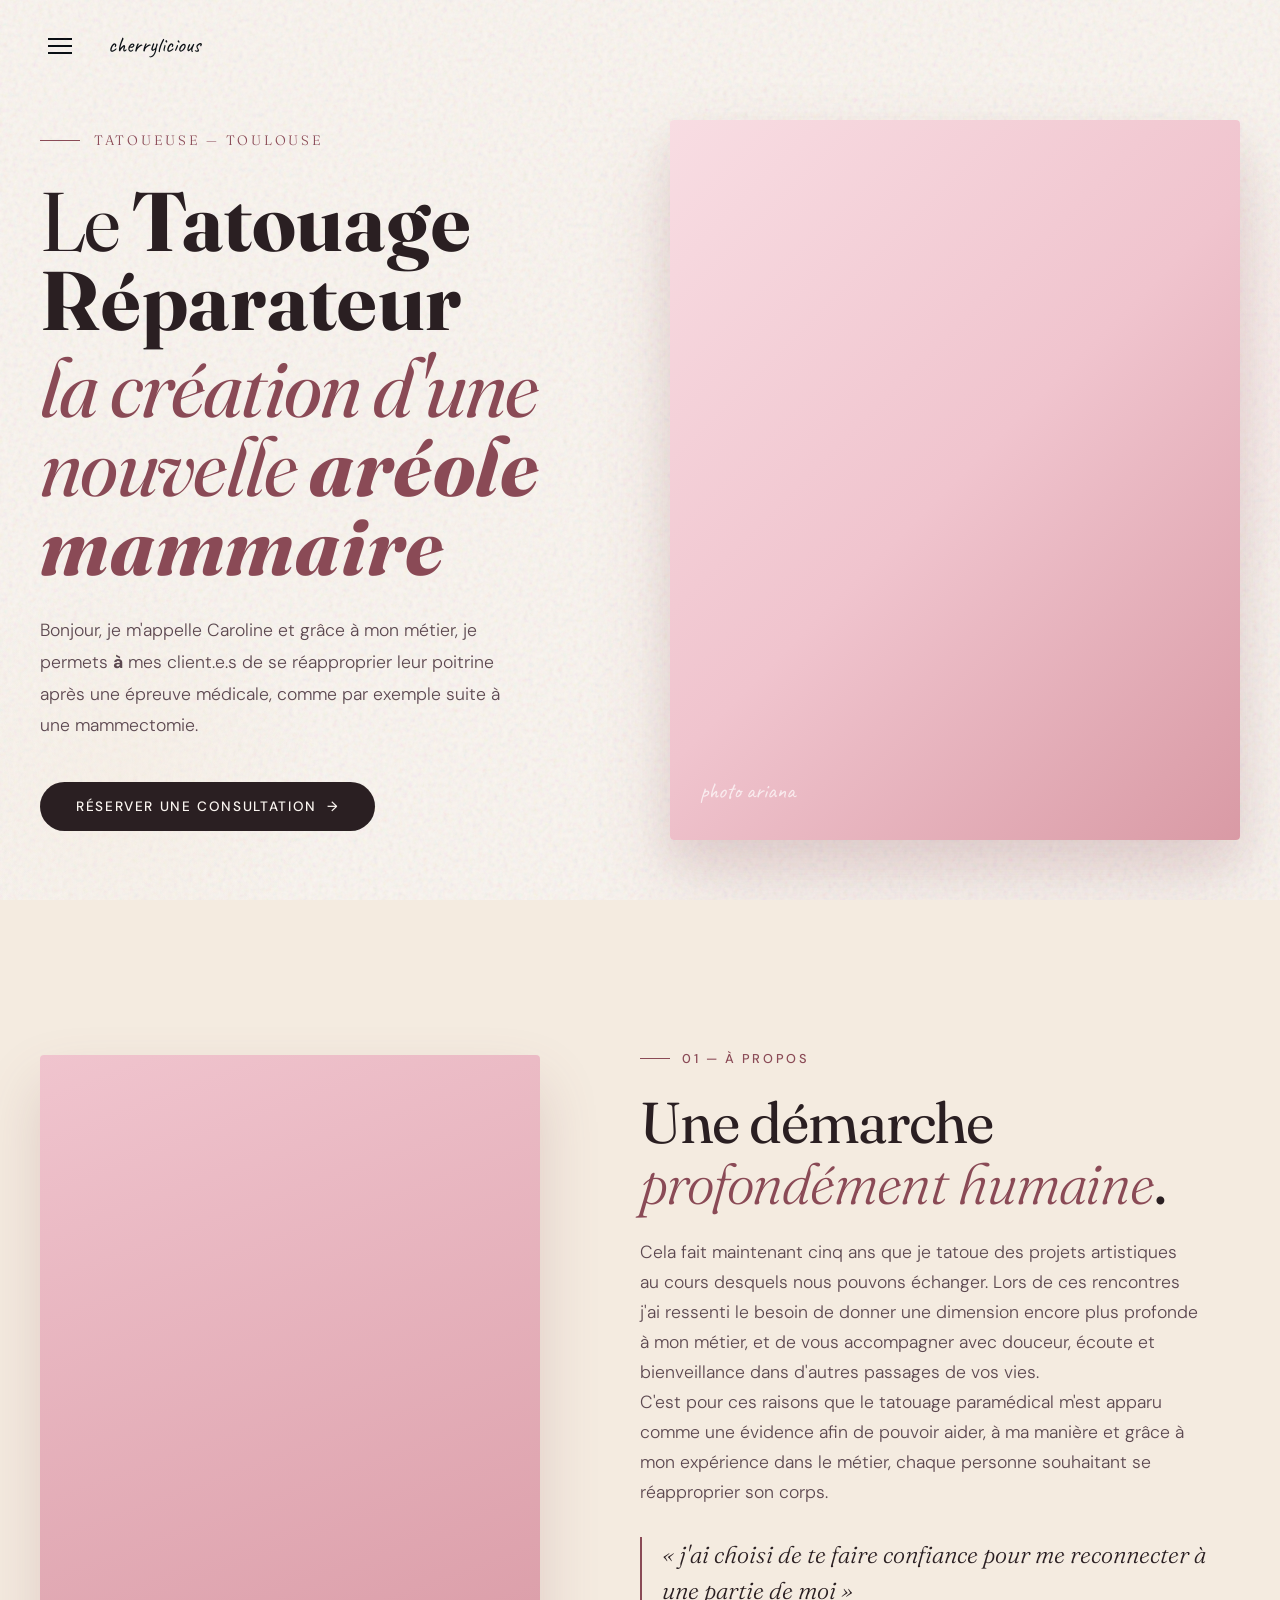
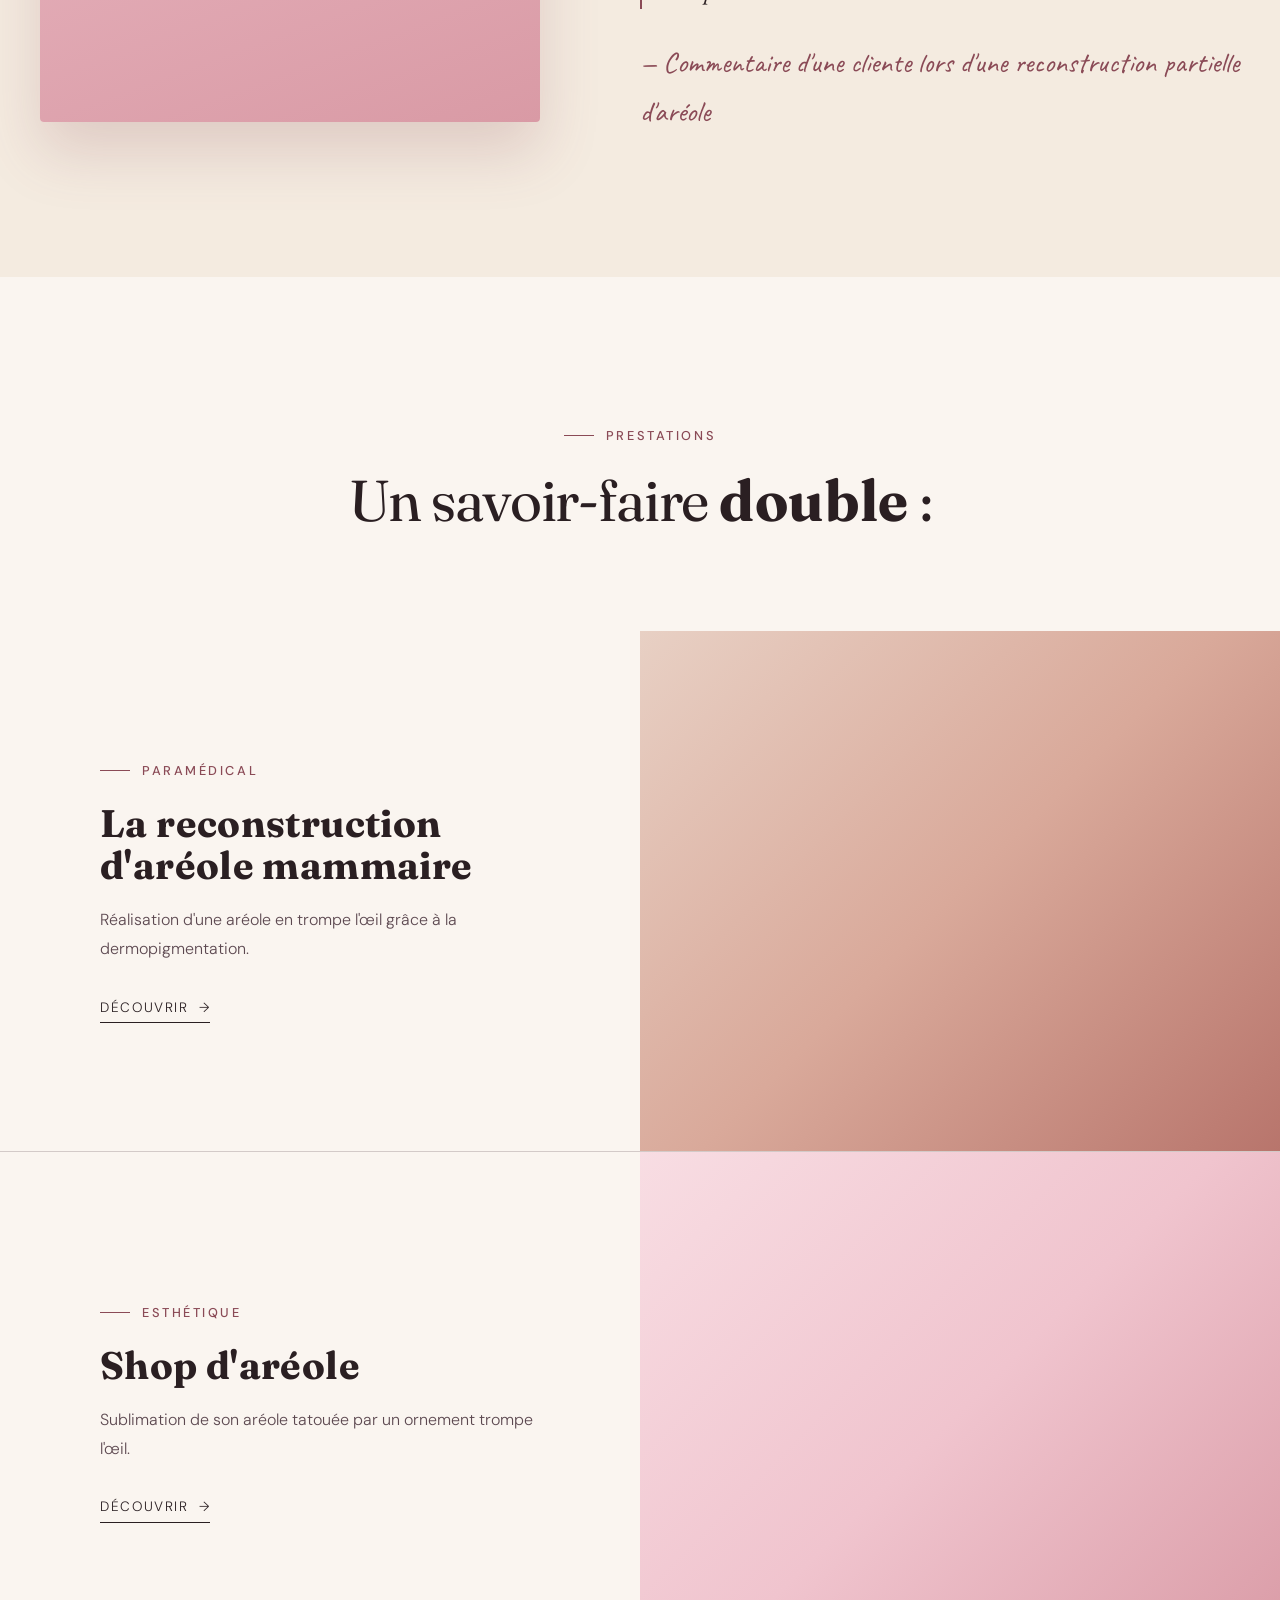
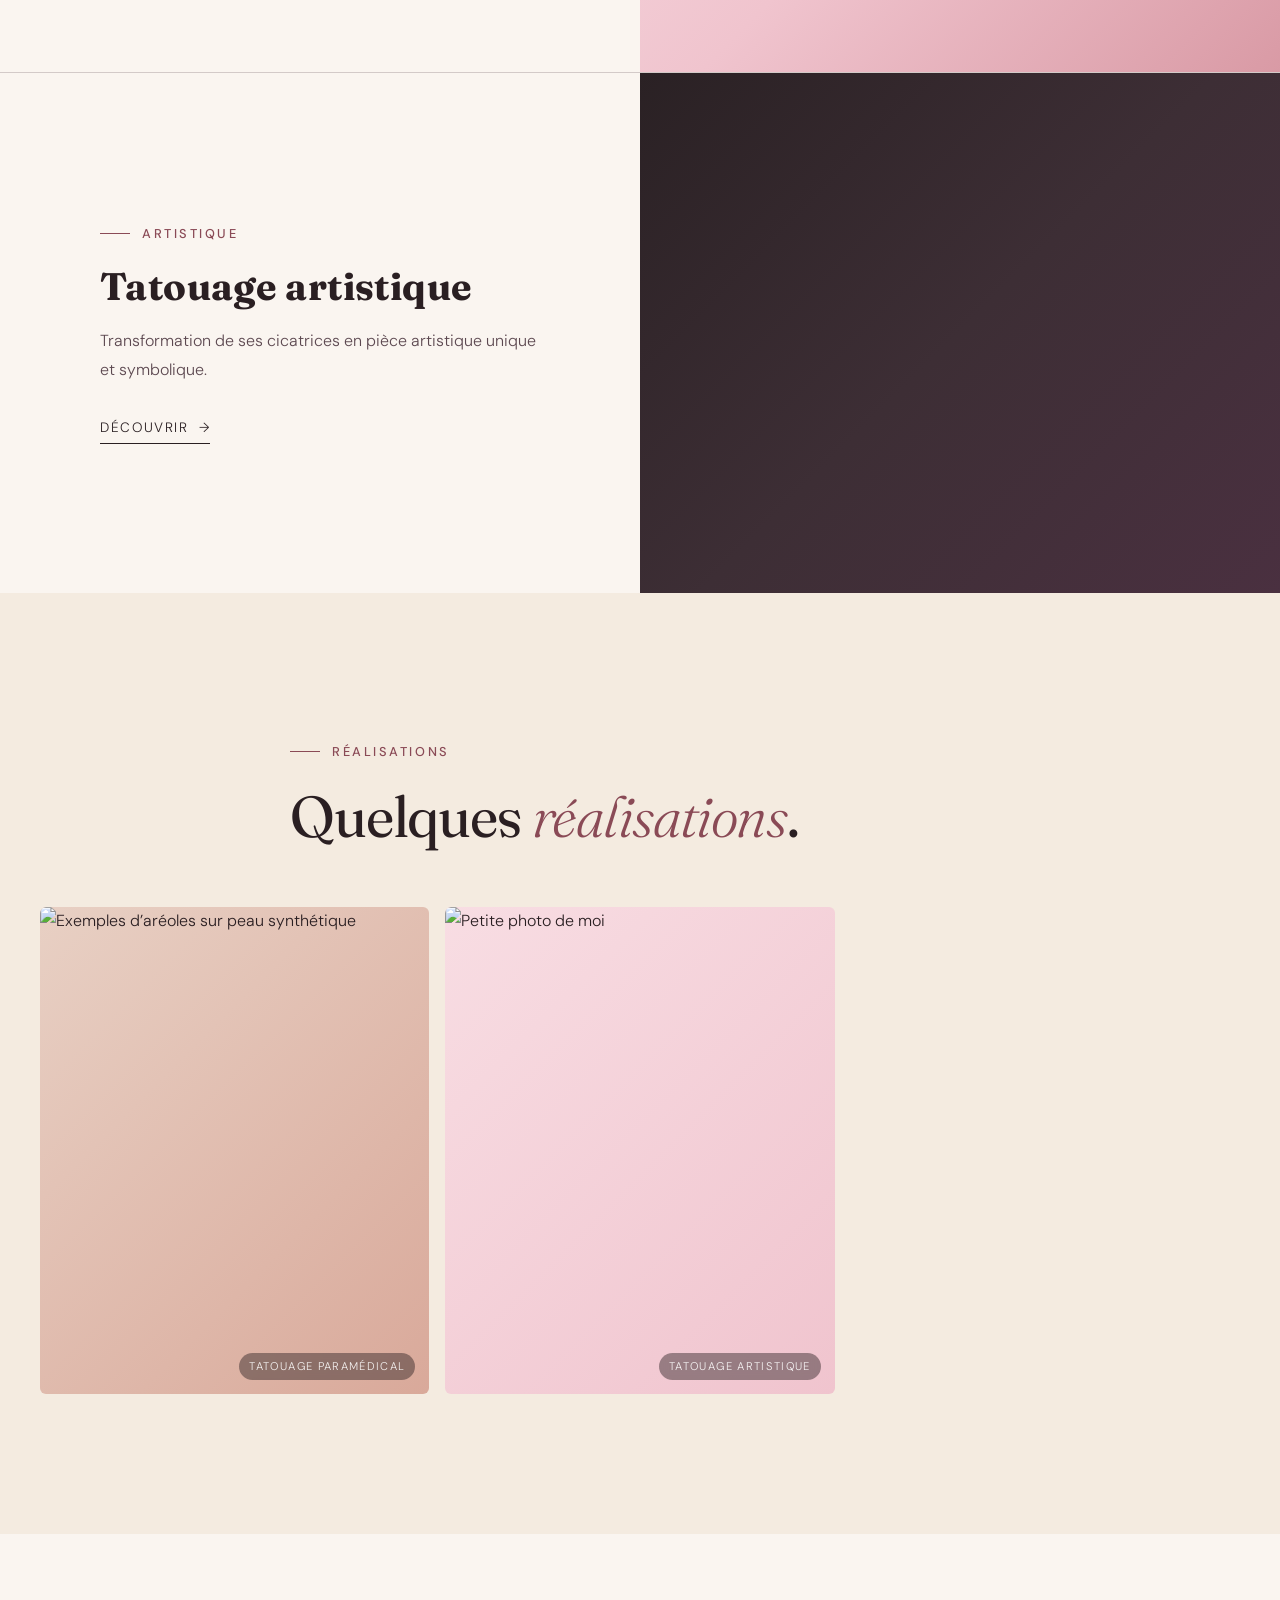
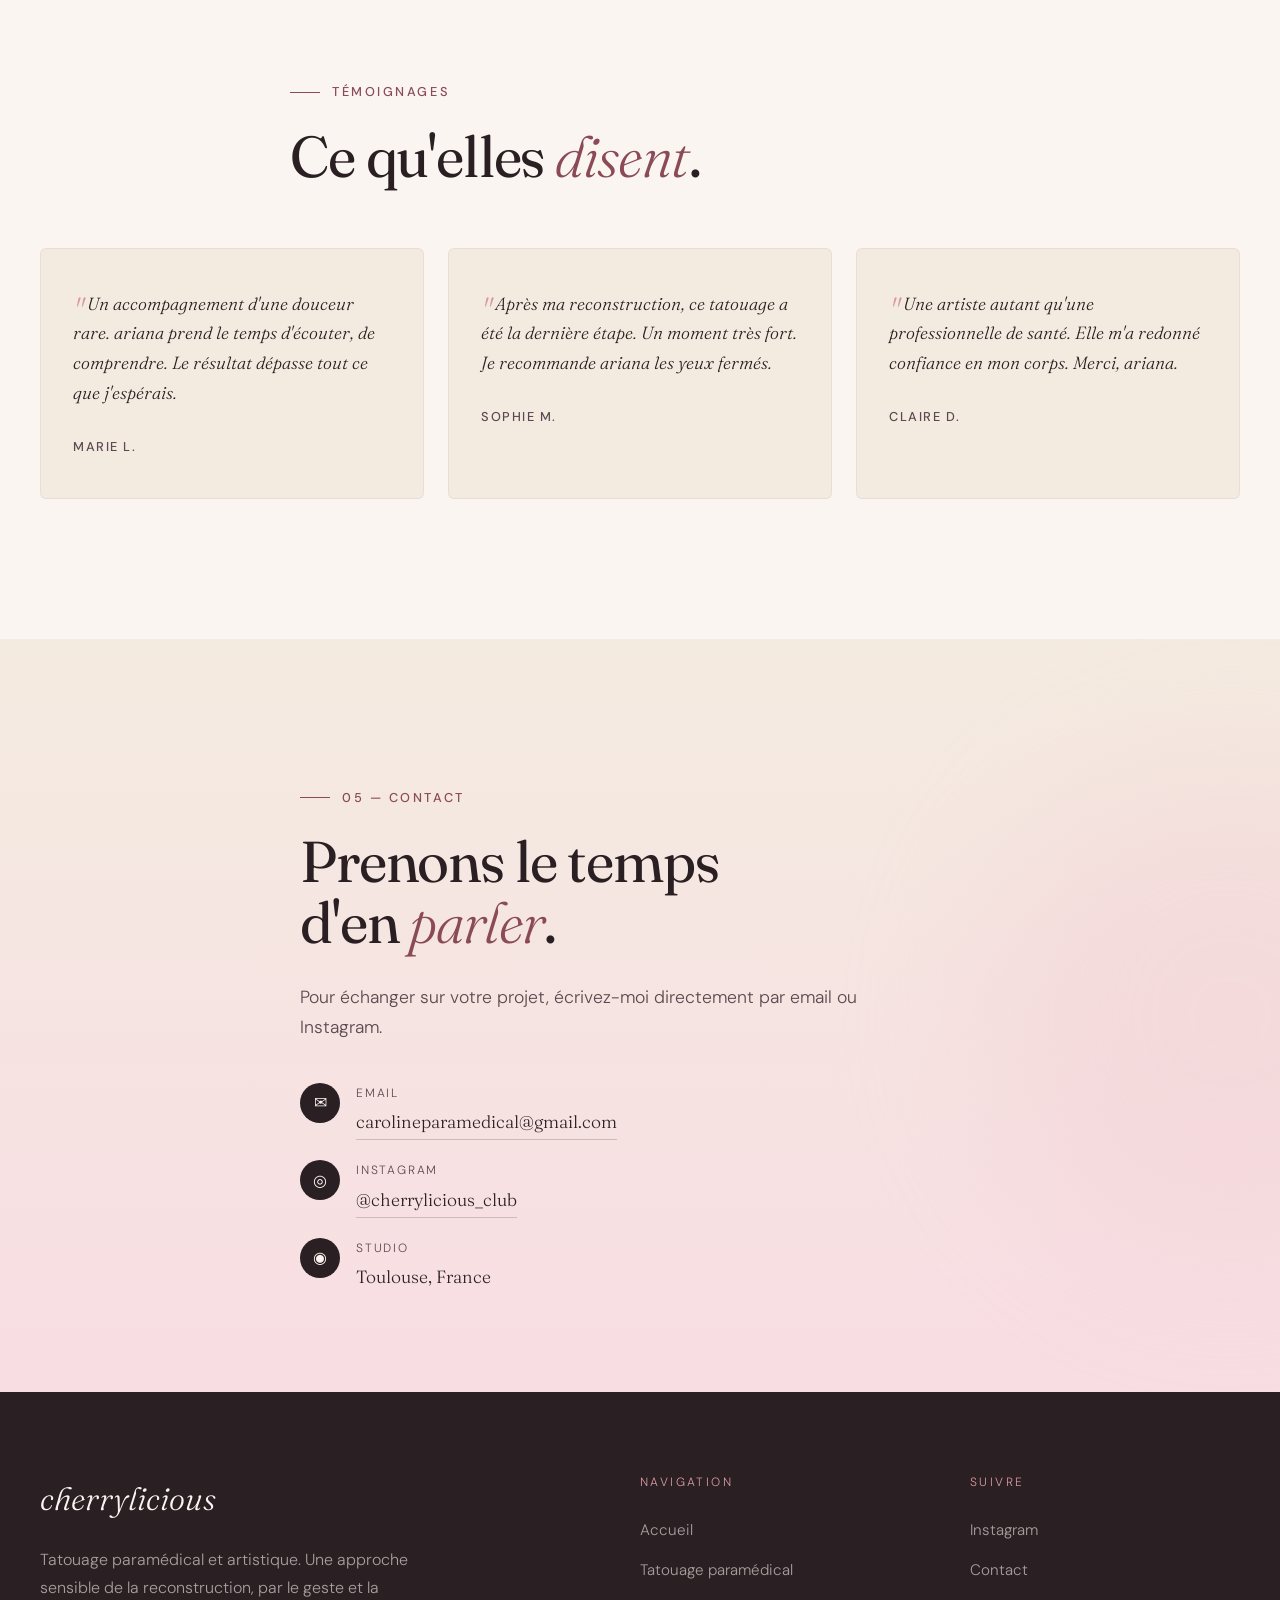
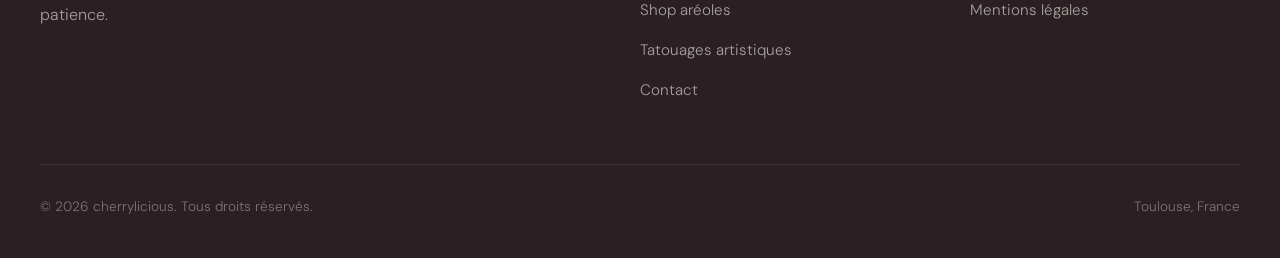
==== commit 34cdcf15: "Corrections completes - gras + photos mobile + lien shop + CMS hero-about-univers + enceintes" ====
--- a/index.html
+++ b/index.html
@@ -6,7 +6,7 @@
 <title>cherrylicious — L'art de la reconstruction</title>
 <link rel="preconnect" href="https://fonts.googleapis.com">
 <link rel="preconnect" href="https://fonts.gstatic.com" crossorigin>
-<link href="https://fonts.googleapis.com/css2?family=Fraunces:ital,opsz,wght@0,9..144,300;0,9..144,400;0,9..144,500;0,9..144,700;1,9..144,300;1,9..144,400&family=Caveat:wght@400;600&family=DM+Sans:wght@300;400;500&display=swap" rel="stylesheet">
+<link href="https://fonts.googleapis.com/css2?family=Fraunces:ital,opsz,wght@0,9..144,300;0,9..144,400;0,9..144,500;0,9..144,700;1,9..144,300;1,9..144,400&family=Caveat:wght@400;600&family=DM+Sans:wght@300;400;500;700&display=swap" rel="stylesheet">
 <style>
 *{margin:0;padding:0;box-sizing:border-box}
 :root{
@@ -427,7 +427,8 @@
 @media(max-width:900px){
   nav{padding:16px 20px}
   .hero{grid-template-columns:1fr;gap:40px;padding:120px 20px 60px;height:auto;min-height:100vh}
-  .hero-right{height:300px;align-self:auto}
+  .hero-right{aspect-ratio:3/4;align-self:auto}
+  .hero-image{object-fit:cover}
   section{padding:80px 20px}
   .about-grid,.footer-grid{grid-template-columns:1fr;gap:40px}
   .univers-block{grid-template-columns:1fr;min-height:auto}
@@ -439,6 +440,7 @@
 }
 @media(max-width:600px){
   .galerie-mixte-grid{grid-template-columns:1fr}
+  .hero-right{aspect-ratio:3/4}
 }
 
 /* Contact — colonne unique */
@@ -450,7 +452,10 @@
   transition:color 0.3s,border-color 0.3s;
 }
 .contact-item-link:hover{color:var(--rose-deep);border-color:var(--rose-deep)}
+strong { font-weight: 700 !important; letter-spacing: 0.01em; } strong em, em strong { font-weight: 700 !important; font-style: italic !important; }
+.hero-image.has-photo::after { display: none; }
 </style>
+  <script src="https://identity.netlify.com/v1/netlify-identity-widget.js"></script>
 </head>
 <body>
 
@@ -720,5 +725,59 @@
 });
 </script>
 
+<script>
+  if (window.netlifyIdentity) {
+    window.netlifyIdentity.on("init", function(user) {
+      if (!user) {
+        window.netlifyIdentity.on("login", function() {
+          document.location.href = "/admin/";
+        });
+      }
+    });
+  }
+</script>
+<script>
+  fetch('data/galerie-mixte.json')
+    .then(function(r){ return r.json(); })
+    .catch(function(){ return null; })
+    .then(function(data){
+      if (!data || !data.photos || data.photos.length === 0) return;
+      var grid = document.querySelector('.galerie-mixte-grid');
+      if (!grid) return;
+      grid.innerHTML = '';
+      data.photos.forEach(function(p, i){
+        var div = document.createElement('div');
+        div.className = 'galerie-mixte-item gm-' + (i + 1);
+        div.innerHTML = '<img src="' + p.image + '" alt="' + (p.alt || '') + '" style="width:100%;height:100%;object-fit:cover;border-radius:inherit;">'
+          + '<span class="galerie-mixte-label">' + (p.categorie || '') + '</span>';
+        grid.appendChild(div);
+      });
+    });
+</script>
+<script>
+fetch('data/presentation.json').then(function(r){return r.json();}).then(function(d){
+  var imgStyle = 'width:100%;height:100%;object-fit:cover;border-radius:inherit;';
+  if(d.hero){
+    var h=document.querySelector('.hero-image');
+    if(h){h.classList.add('has-photo');h.insertAdjacentHTML('afterbegin','<img src="'+d.hero+'" alt="Caroline - Cherrylicious" style="'+imgStyle+'">');}
+  }
+  if(d.about){
+    var a=document.querySelector('.about-visual-main');
+    if(a){a.insertAdjacentHTML('afterbegin','<img src="'+d.about+'" alt="Portrait Caroline" style="'+imgStyle+'">');}
+  }
+  if(d.univers_paramedical){
+    var u1=document.querySelector('.univers-visual.uv-1');
+    if(u1){u1.insertAdjacentHTML('afterbegin','<img src="'+d.univers_paramedical+'" alt="Tatouage paramédical" style="'+imgStyle+'">');}
+  }
+  if(d.univers_shop){
+    var u2=document.querySelector('.univers-visual.uv-2');
+    if(u2){u2.insertAdjacentHTML('afterbegin','<img src="'+d.univers_shop+'" alt="Shop aréoles" style="'+imgStyle+'">');}
+  }
+  if(d.univers_artistique){
+    var u3=document.querySelector('.univers-visual.uv-3');
+    if(u3){u3.insertAdjacentHTML('afterbegin','<img src="'+d.univers_artistique+'" alt="Tatouage artistique" style="'+imgStyle+'">');}
+  }
+}).catch(function(){});
+</script>
 </body>
 </html>
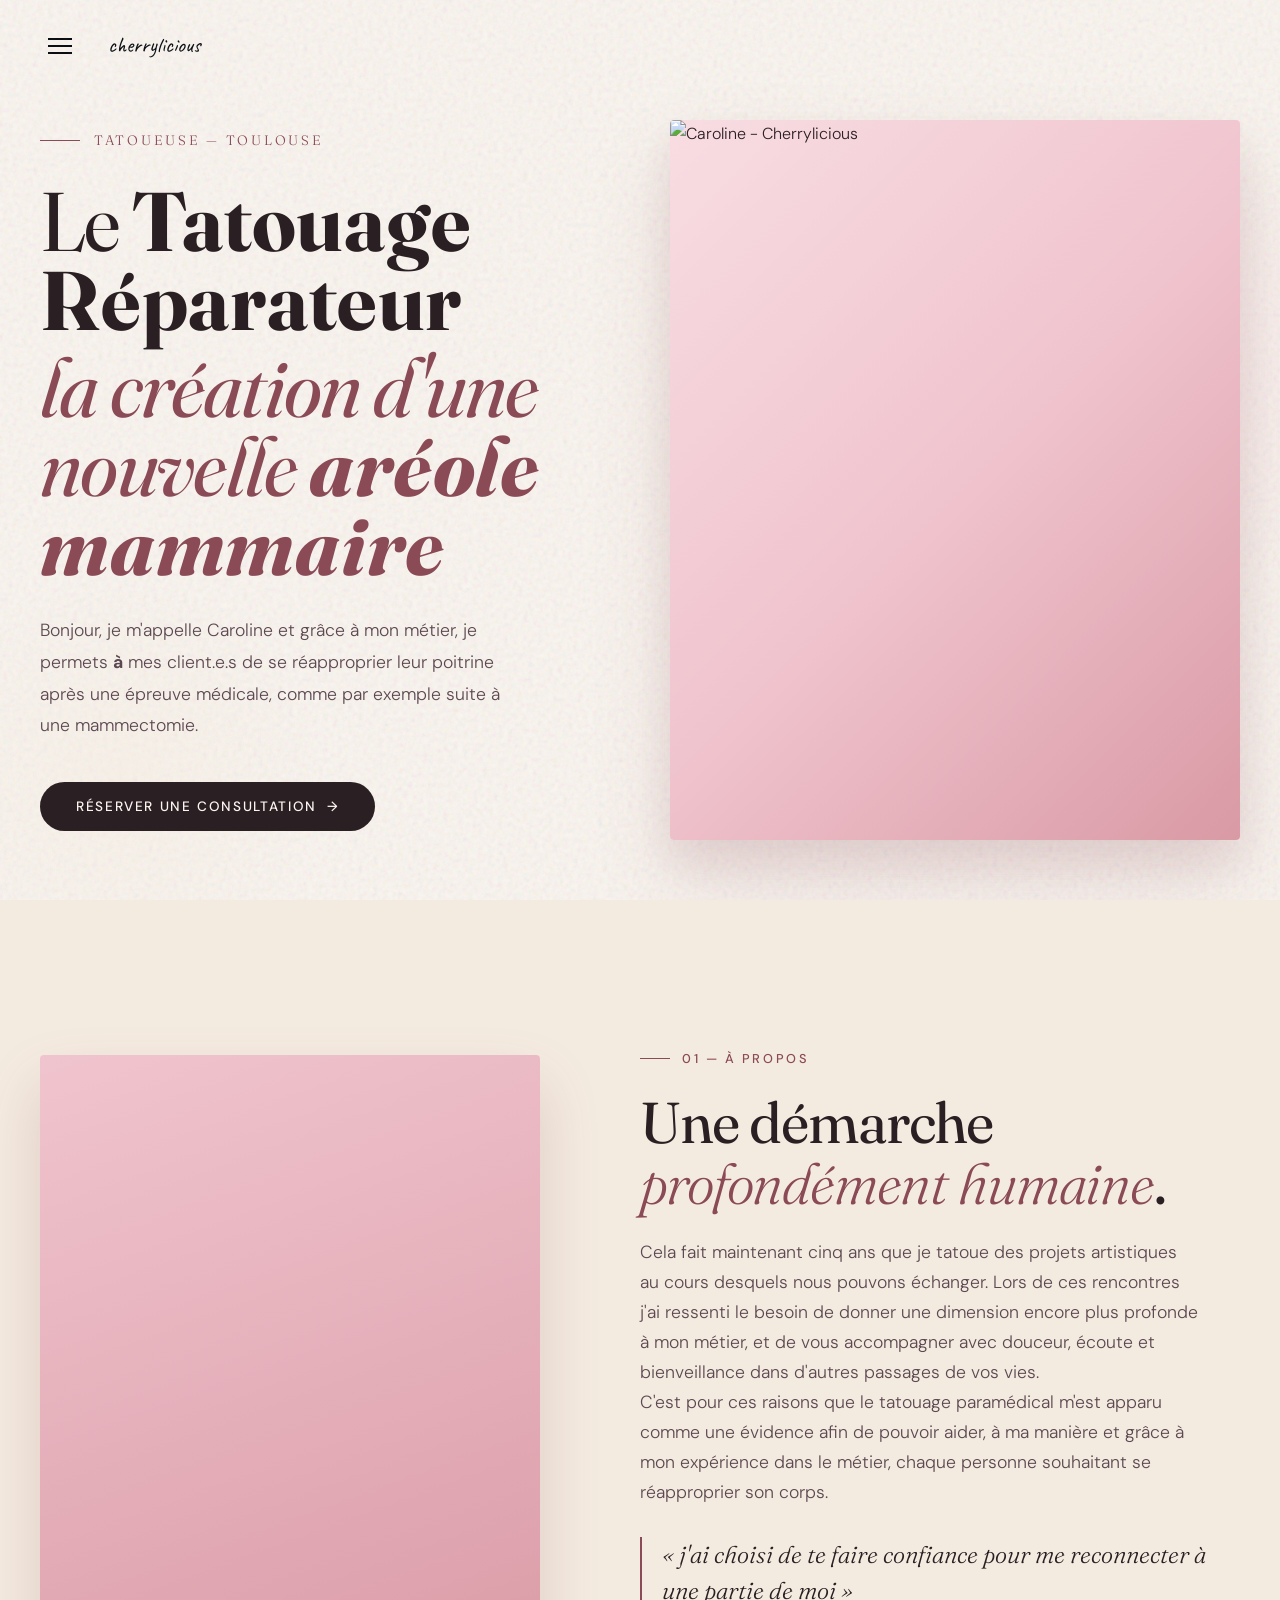
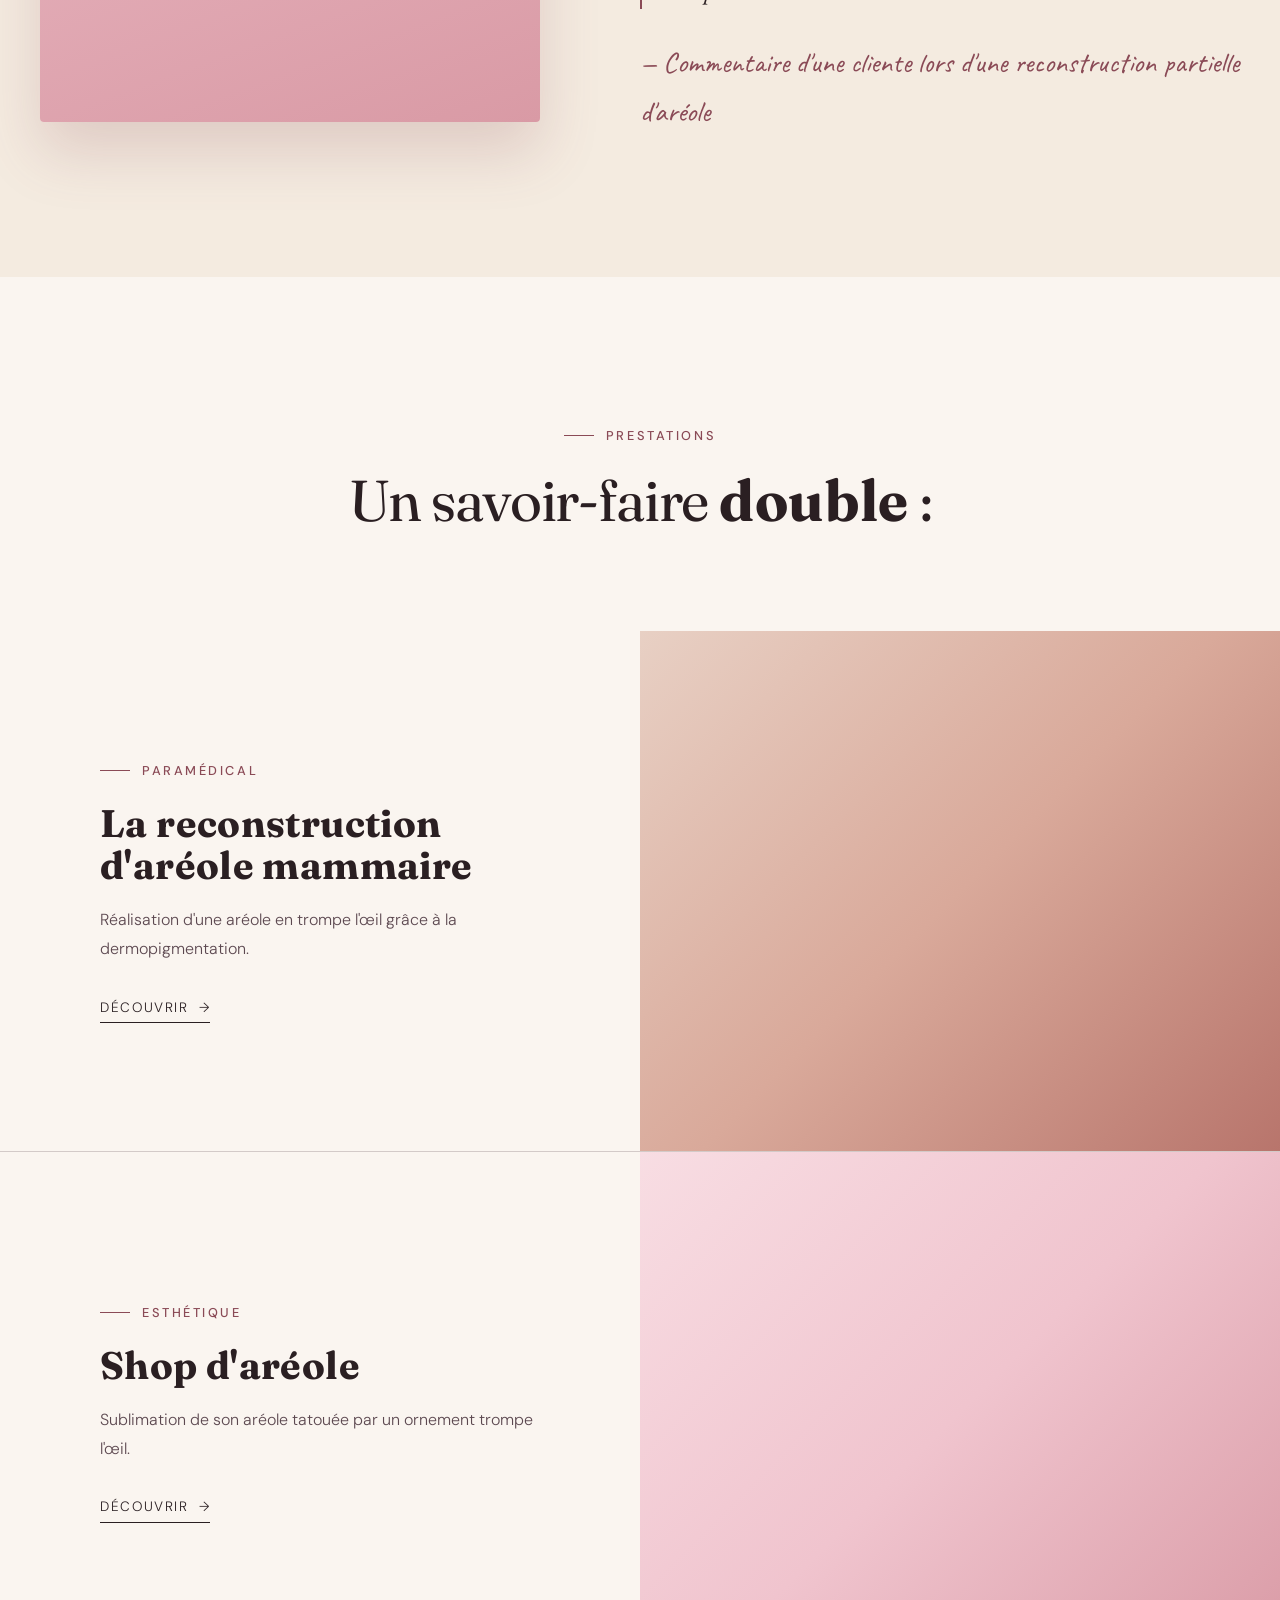
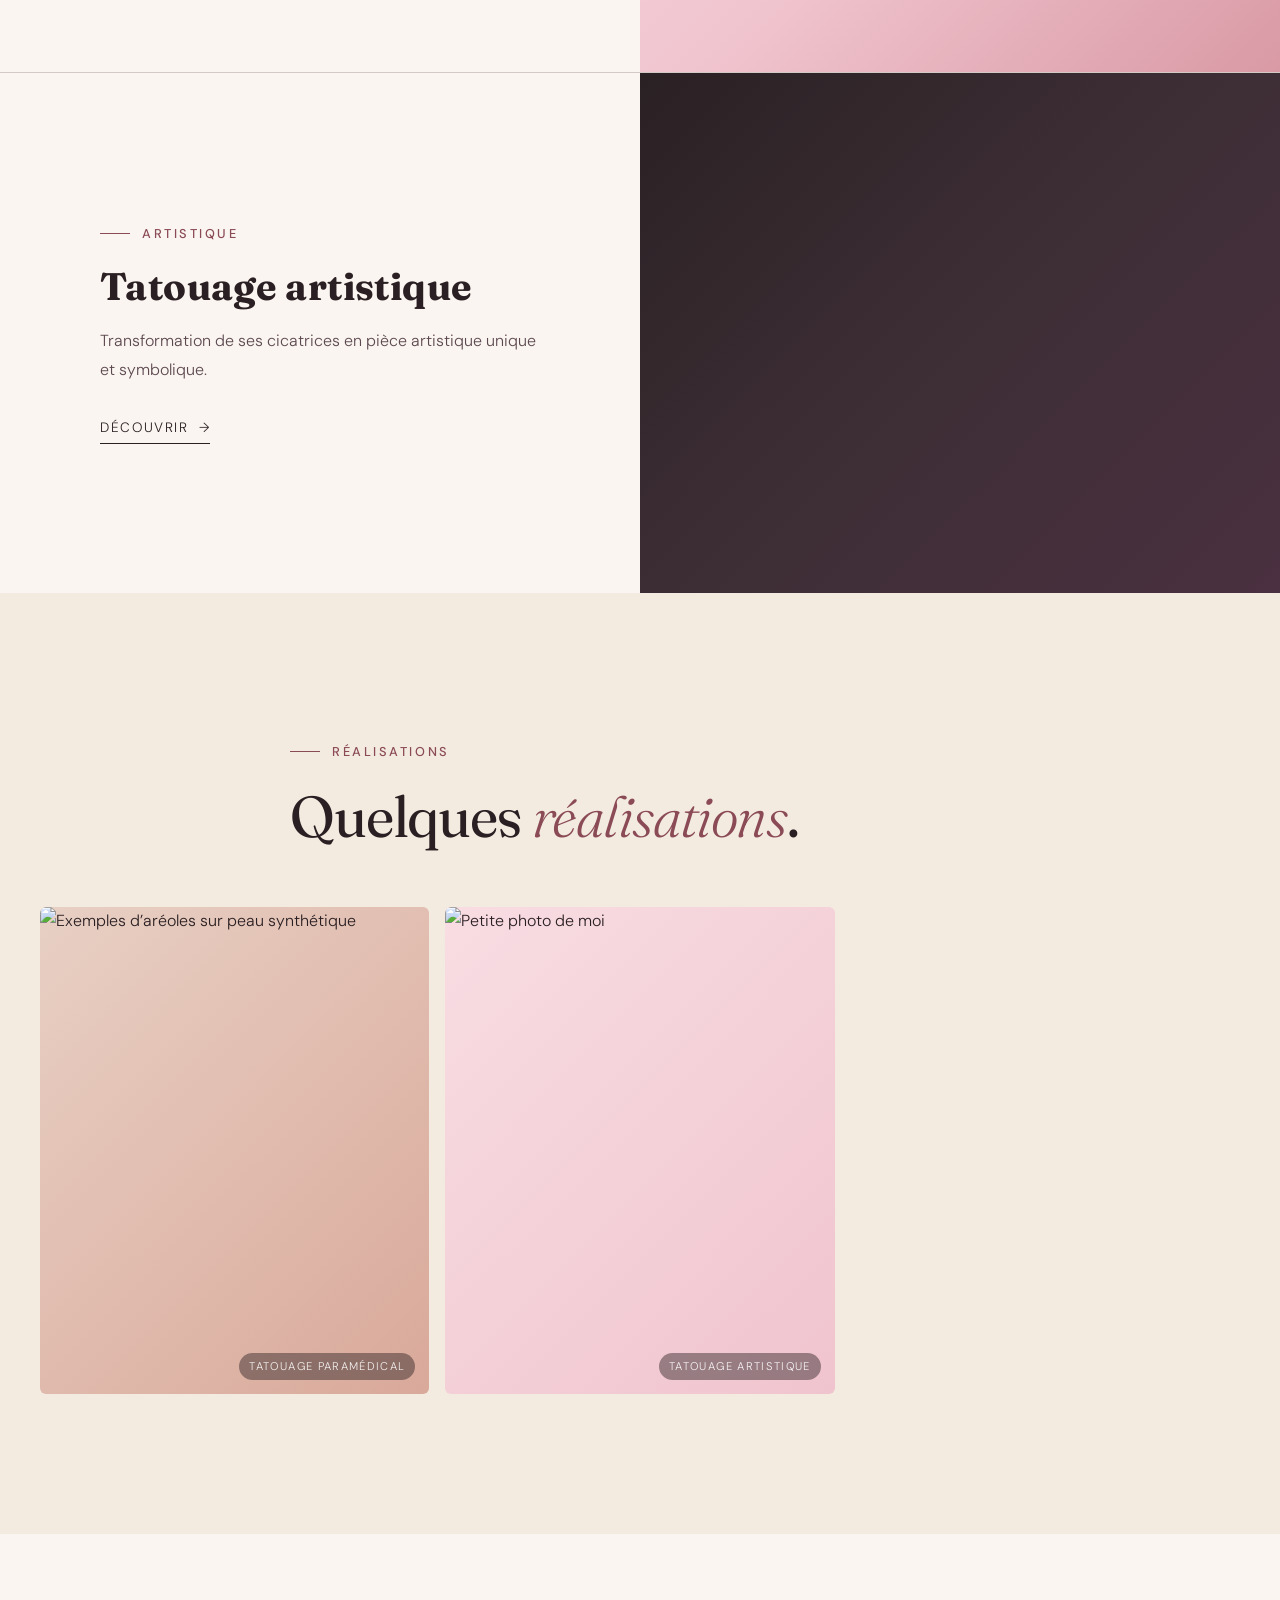
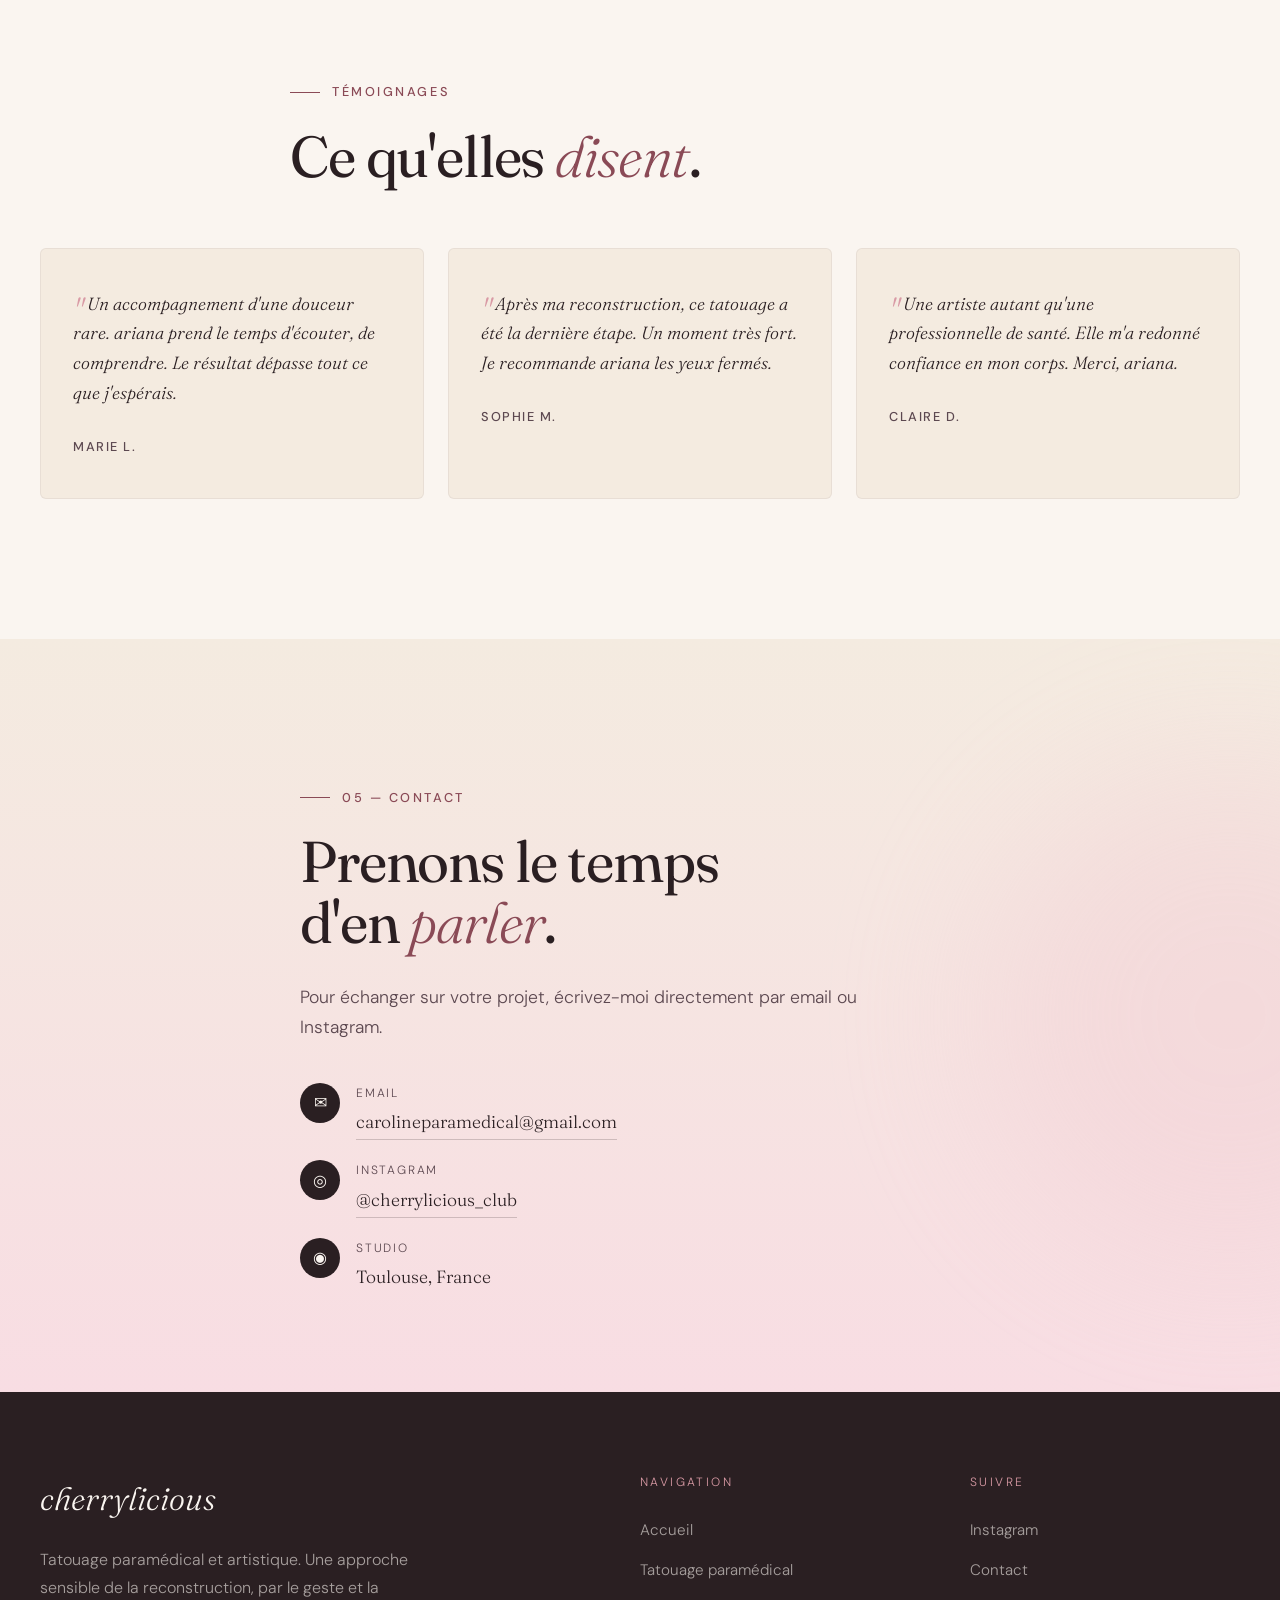
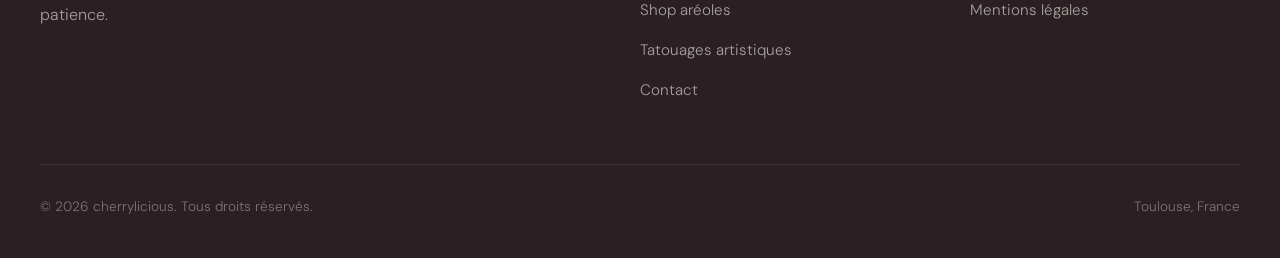
==== commit 42aefa17: "Fix hero desktop - min-height + retrait overflow hidden" ====
--- a/index.html
+++ b/index.html
@@ -69,8 +69,8 @@
    HERO
 ═══════════════════════════════════════ */
 .hero{
-  height:100vh;padding:120px 40px 60px;
-  position:relative;overflow:hidden;
+  min-height:100vh;padding:120px 40px 60px;
+  position:relative;
   display:grid;grid-template-columns:1fr 1fr;grid-template-rows:1fr;gap:60px;align-items:center;
   box-sizing:border-box;
 }
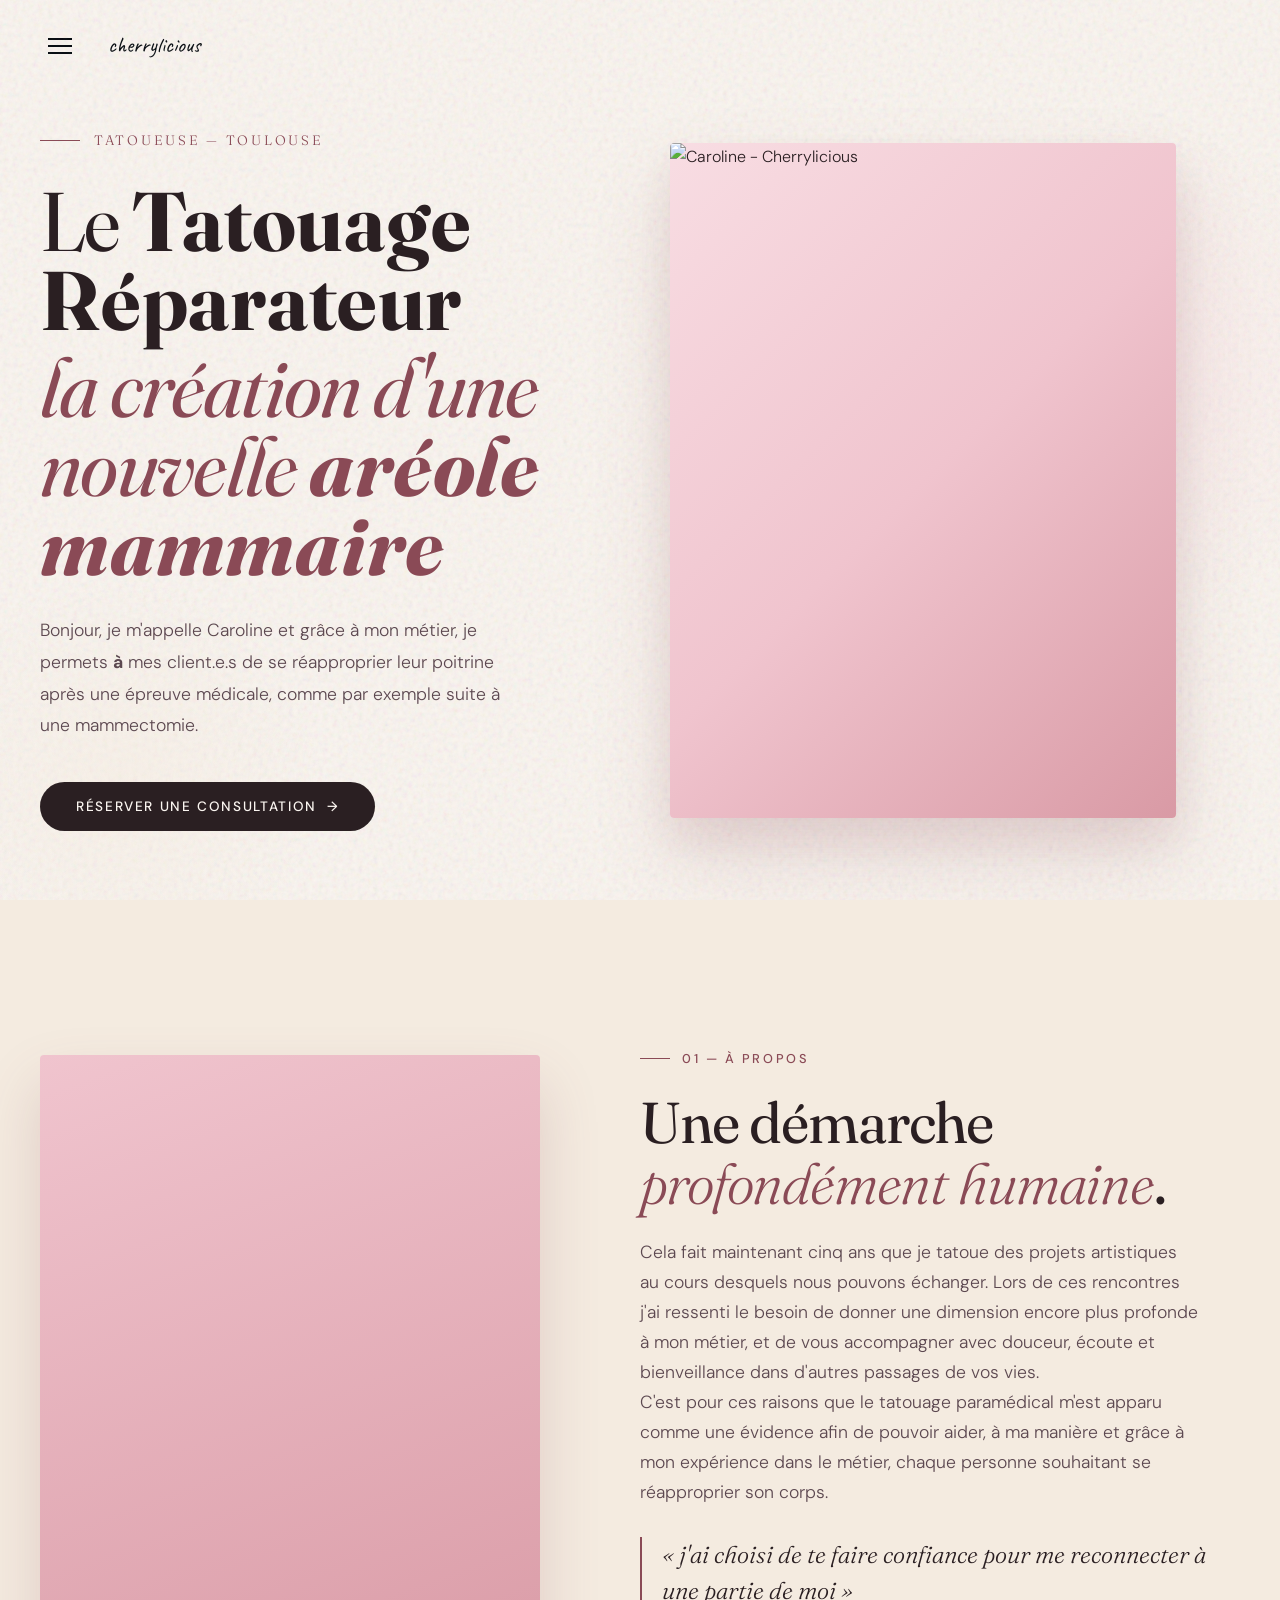
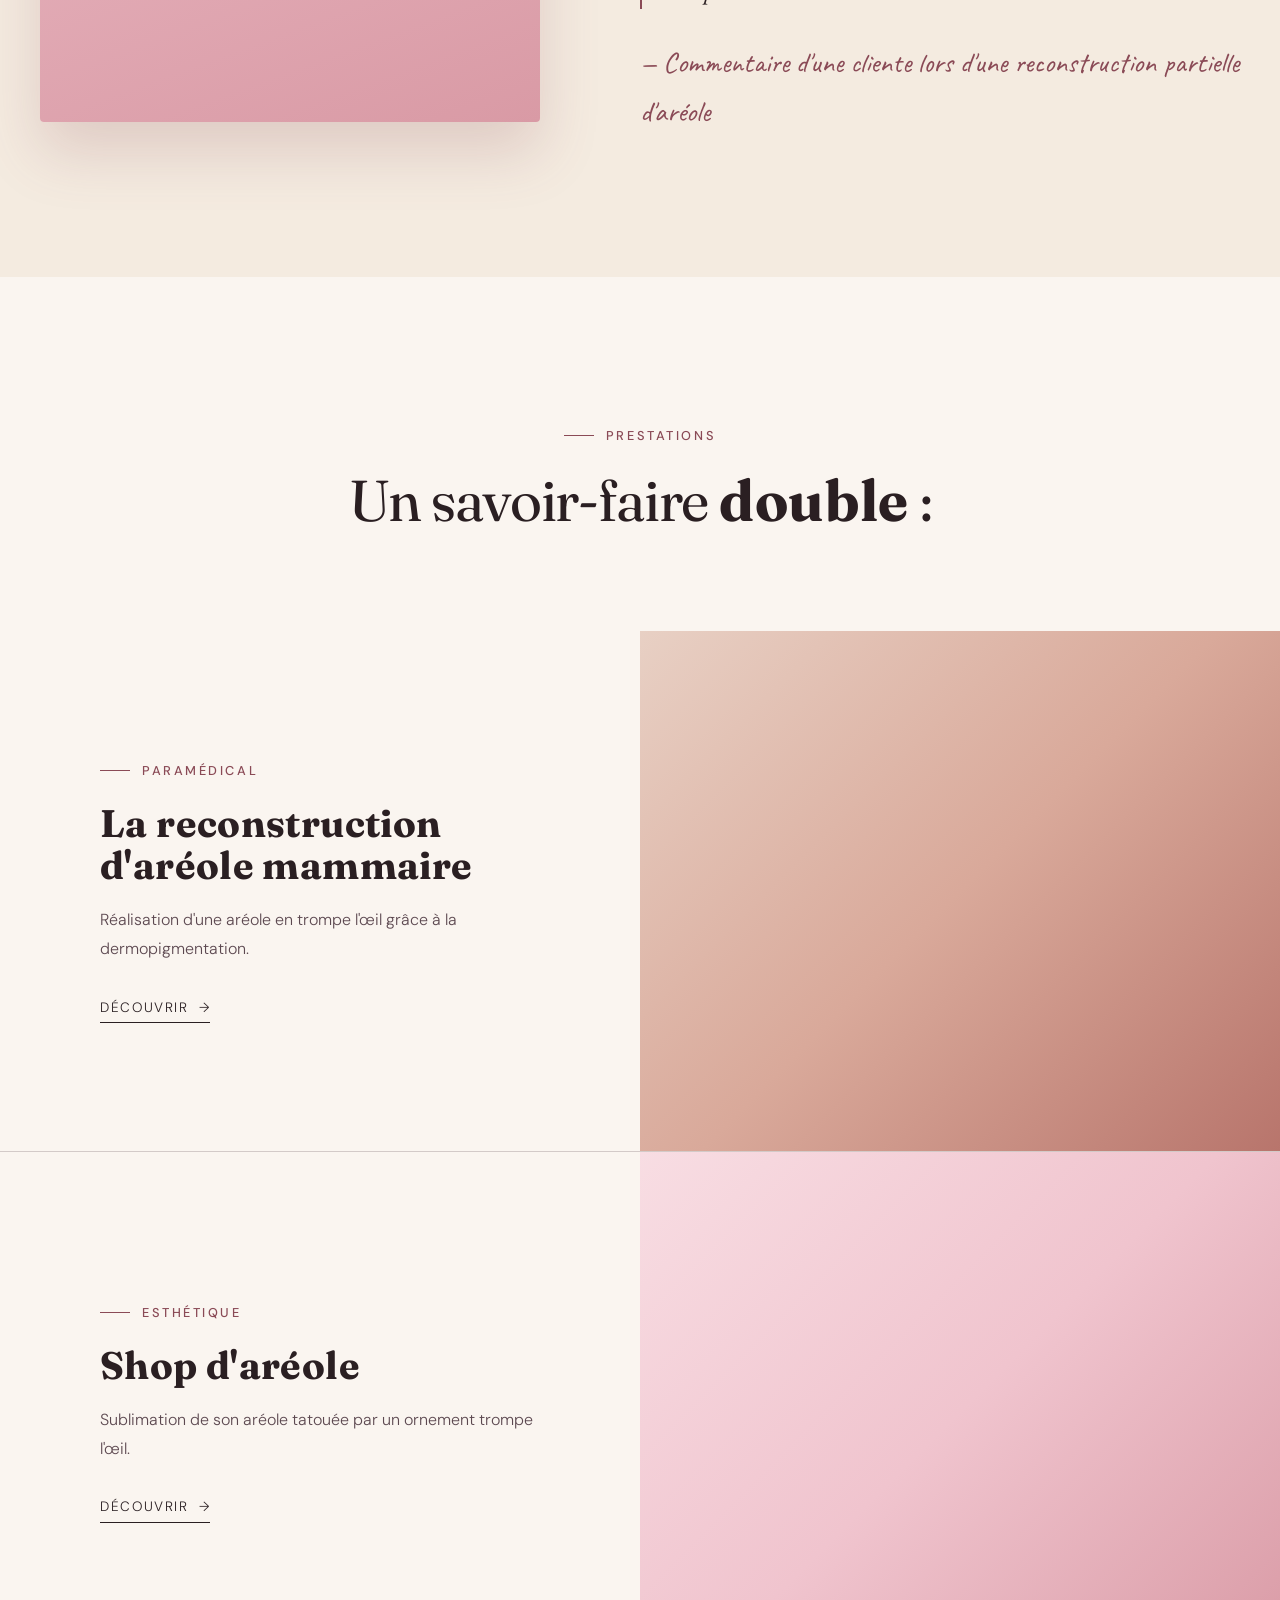
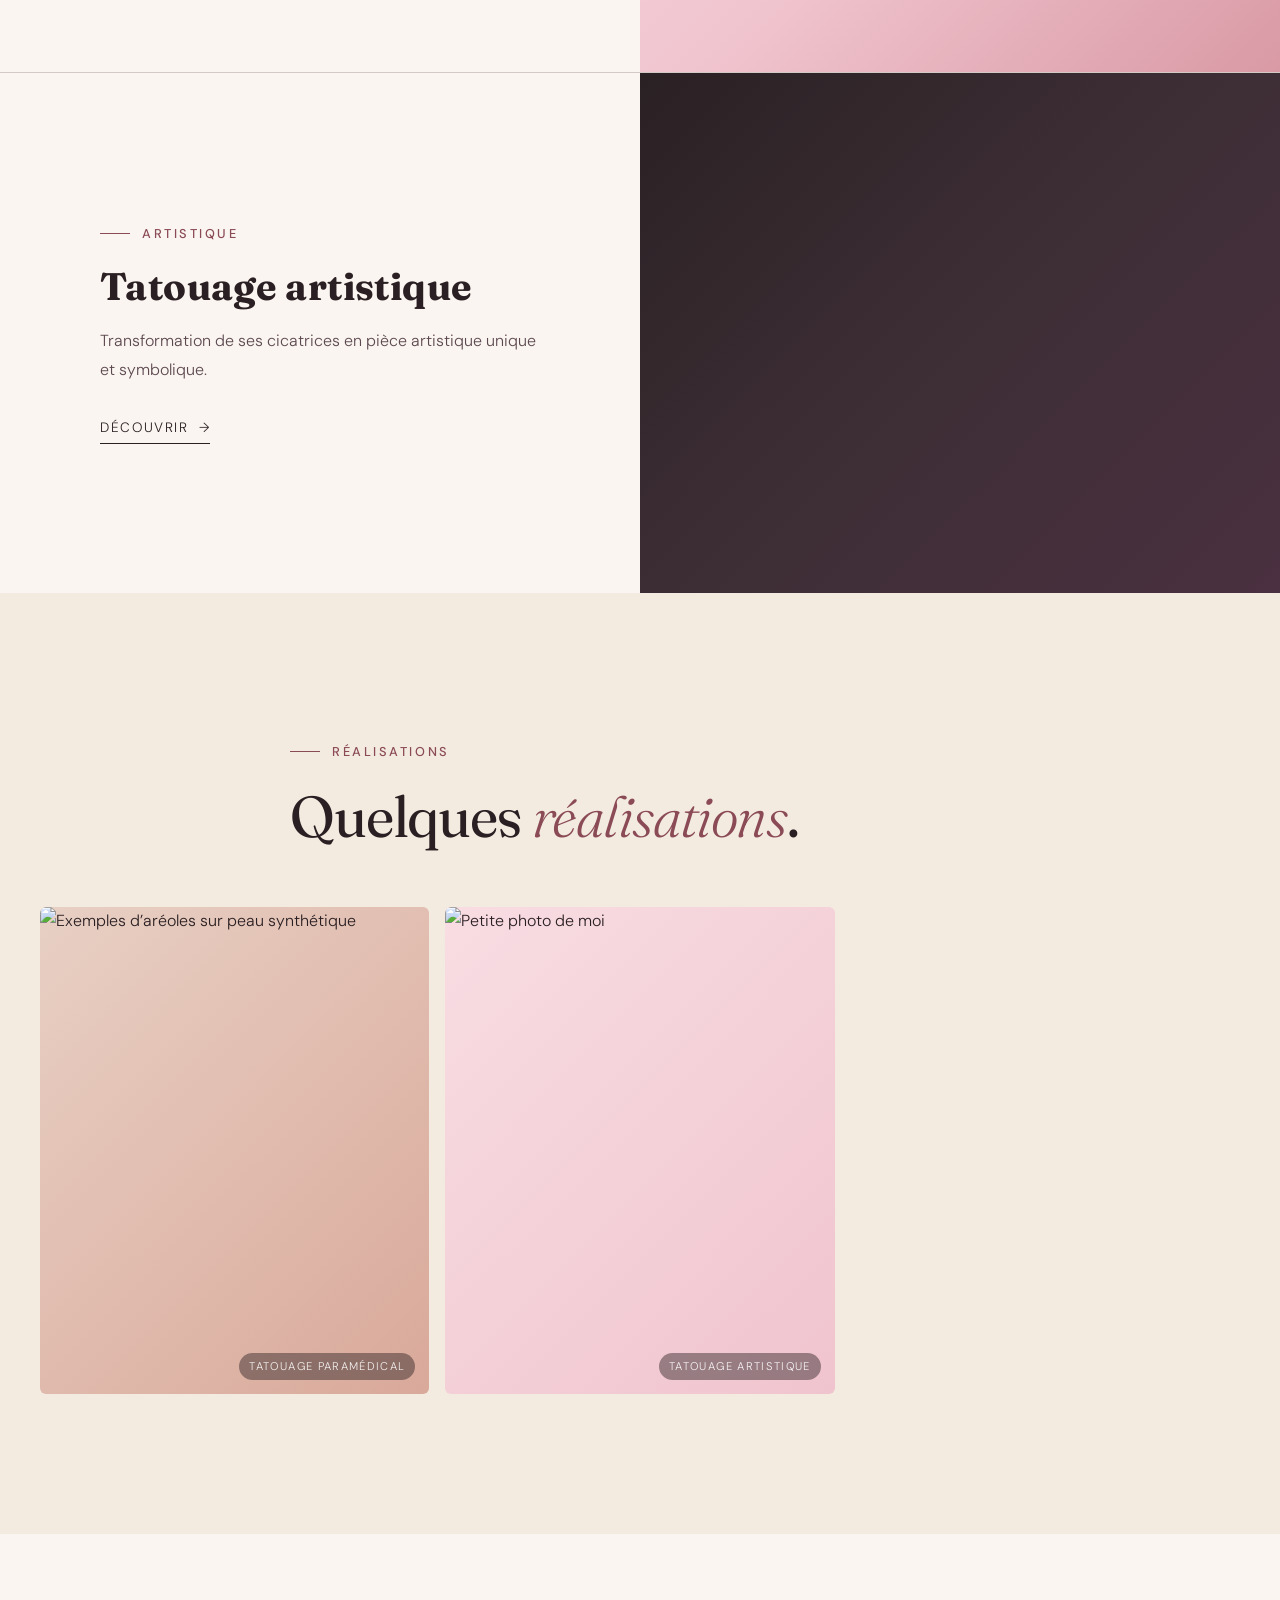
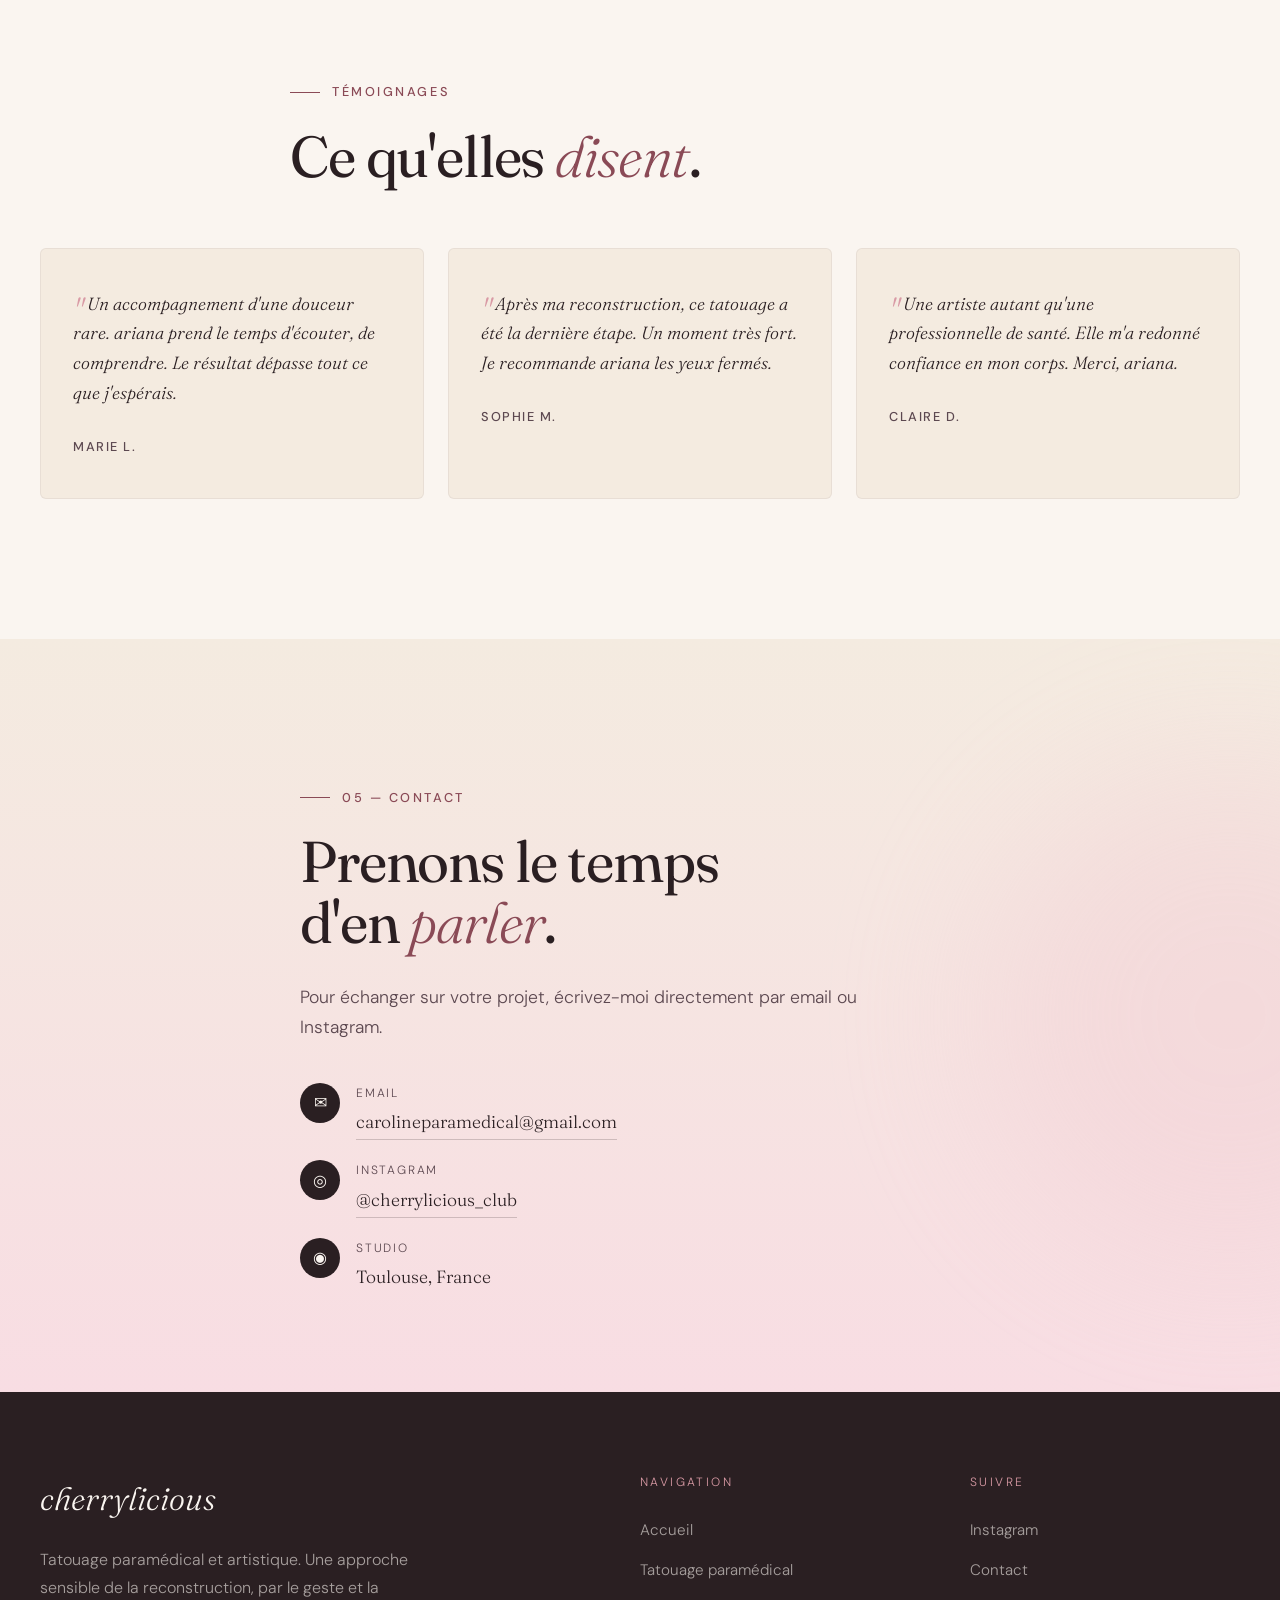
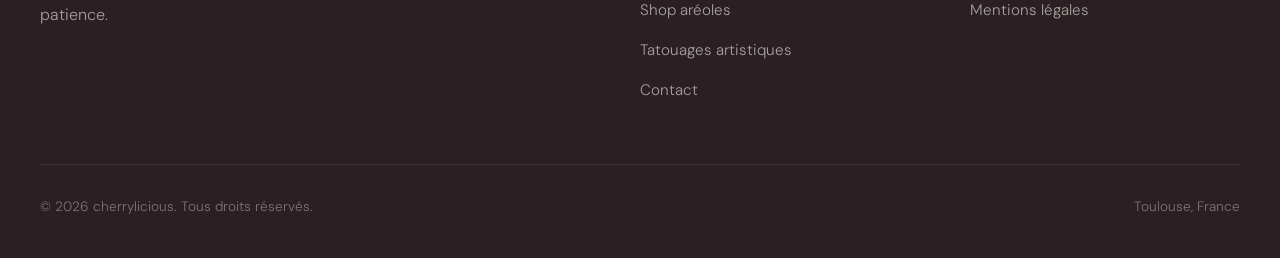
==== commit da2d6e0a: "Hero photo desktop - format portrait A4 contenu" ====
--- a/index.html
+++ b/index.html
@@ -140,7 +140,8 @@
 /* Hero image */
 .hero-right{
   position:relative;z-index:2;
-  align-self:stretch;
+  align-self:center;margin:auto 0;
+  aspect-ratio:3/4;max-height:75vh;
   opacity:0;animation:fadeIn 1.2s 0.6s forwards;
 }
 .hero-image{
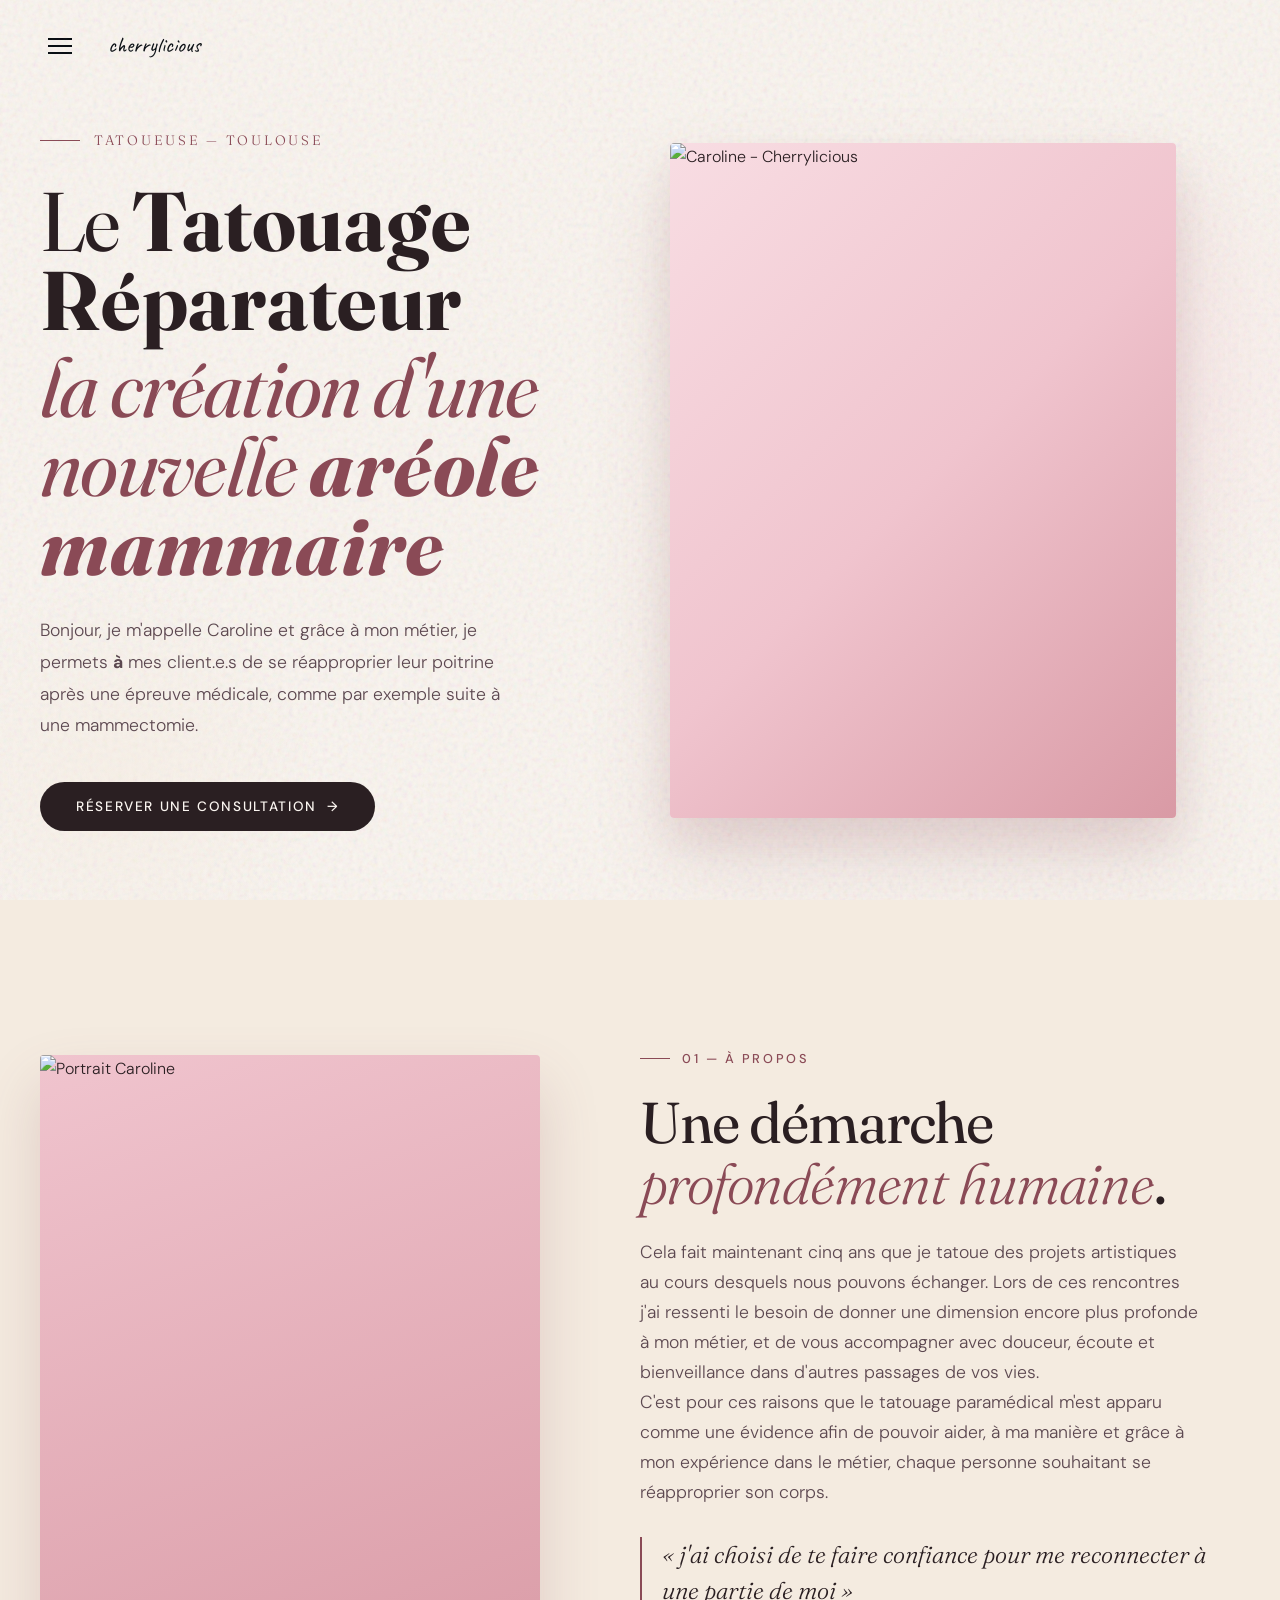
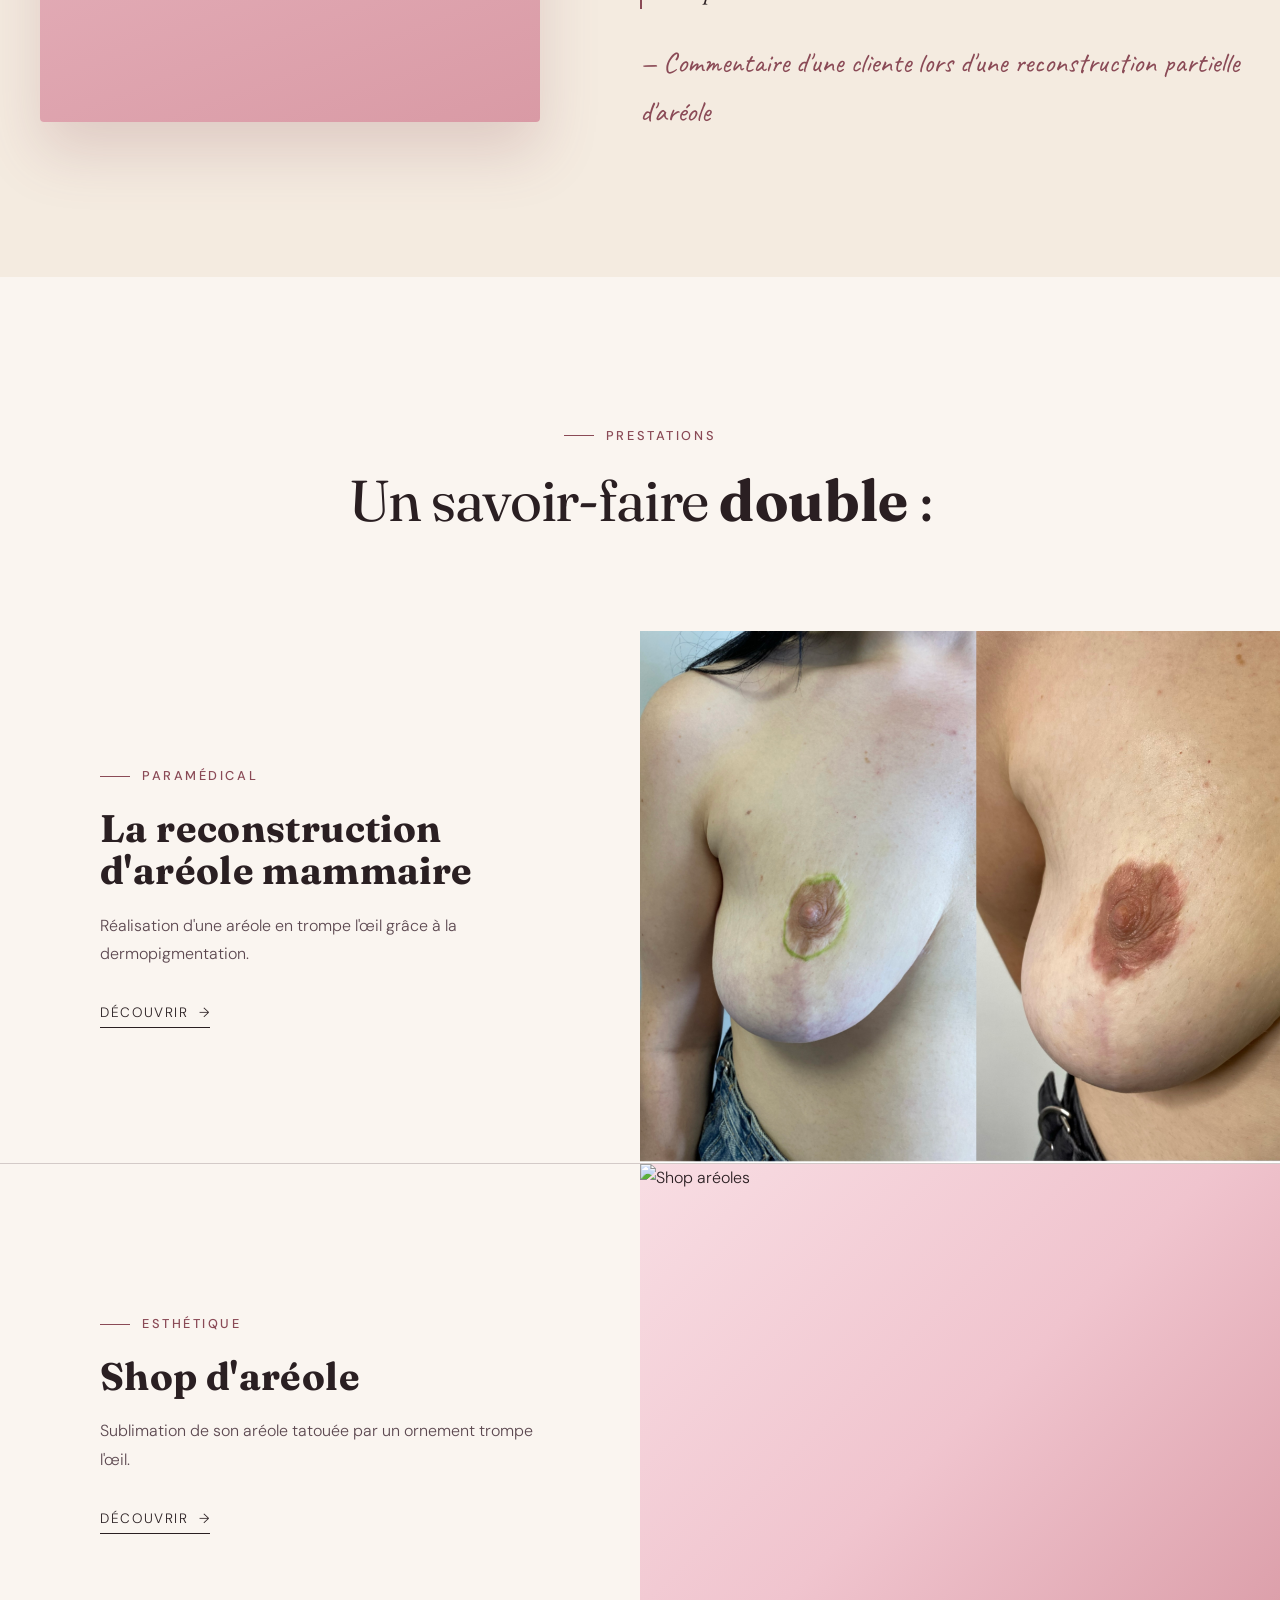
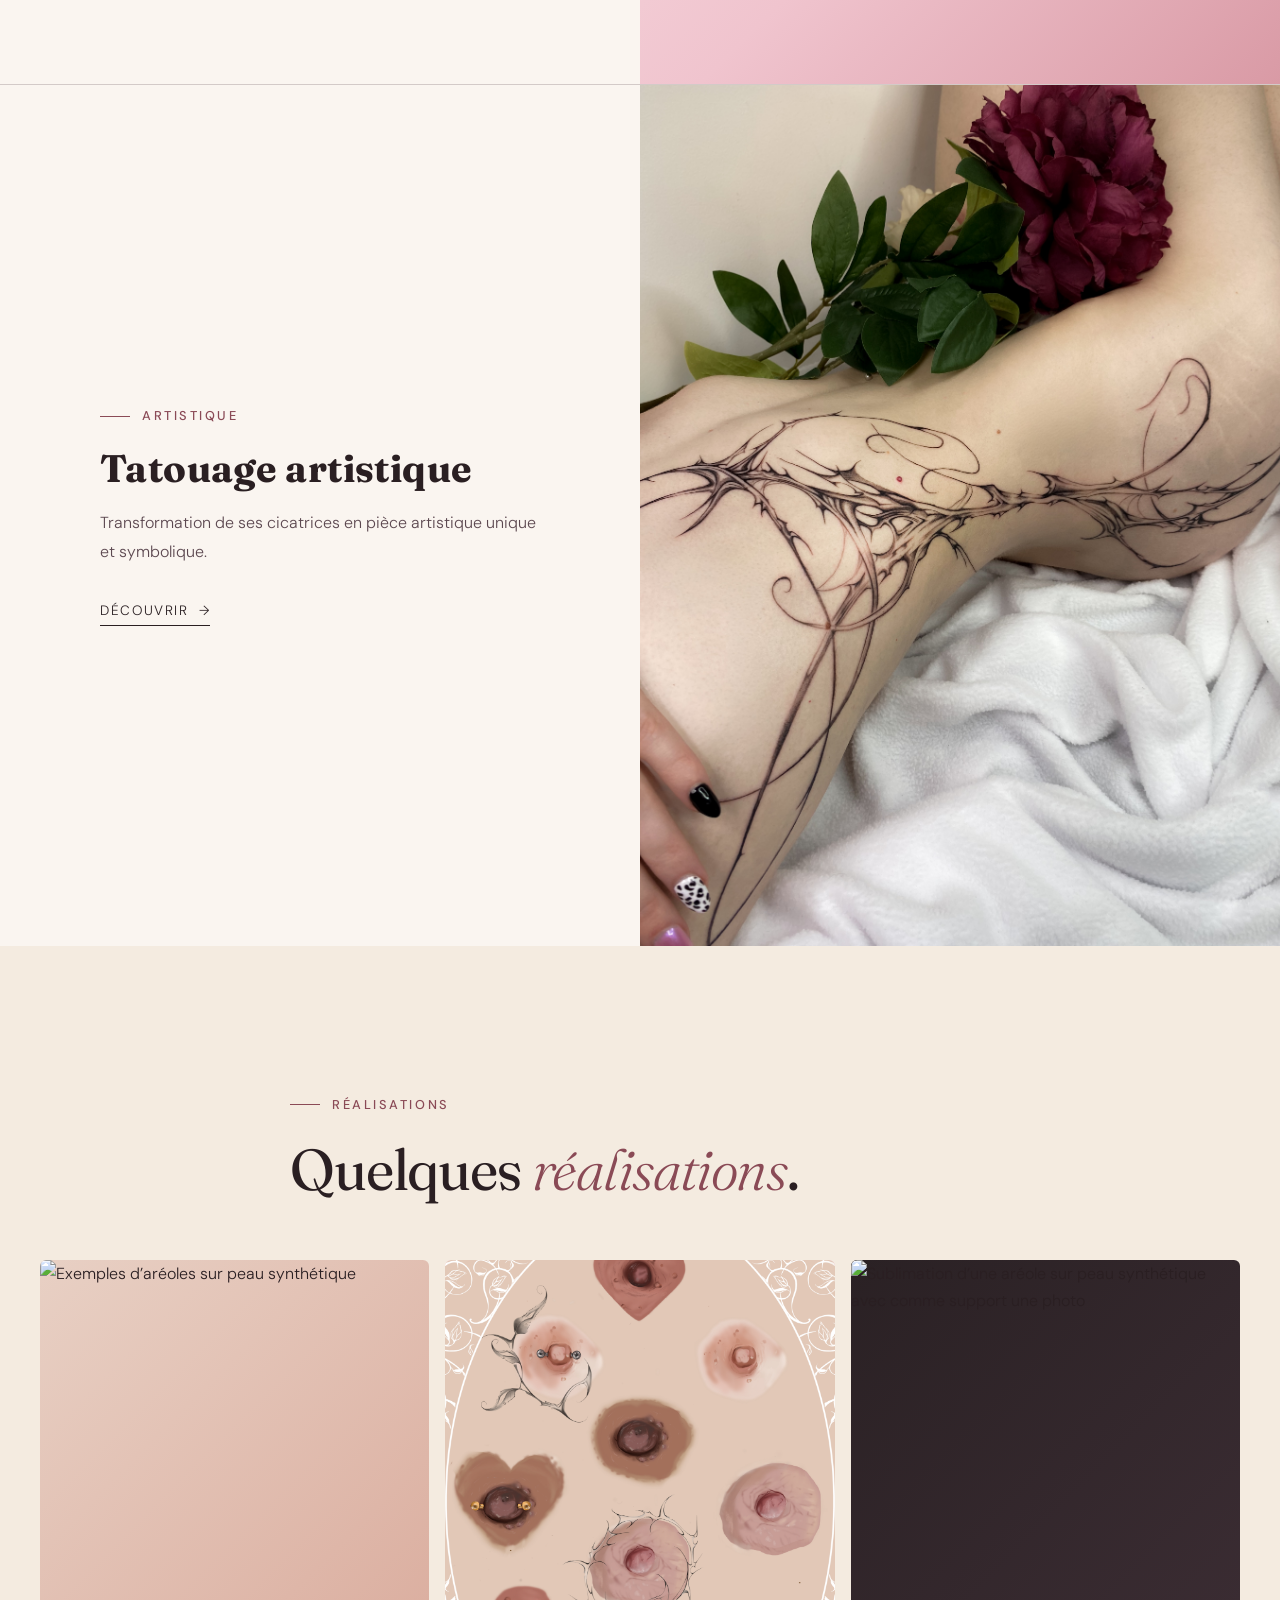
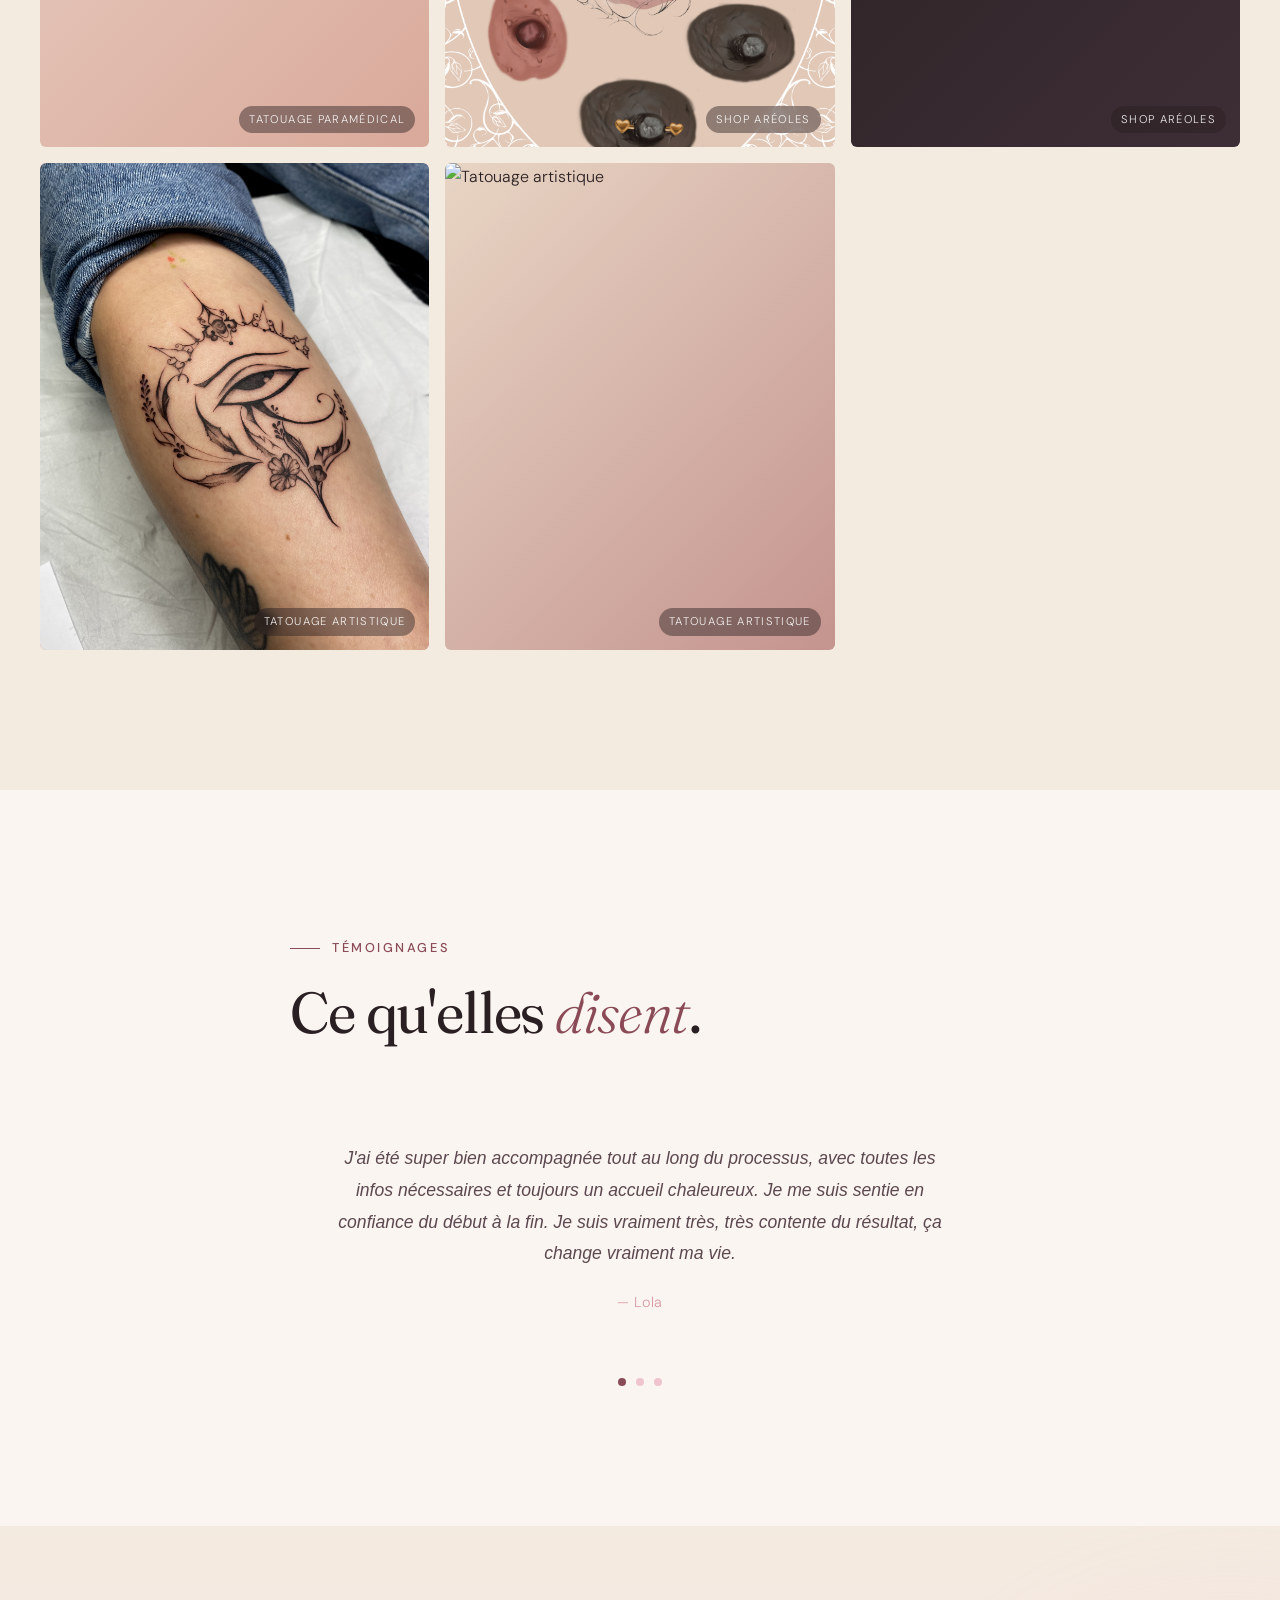
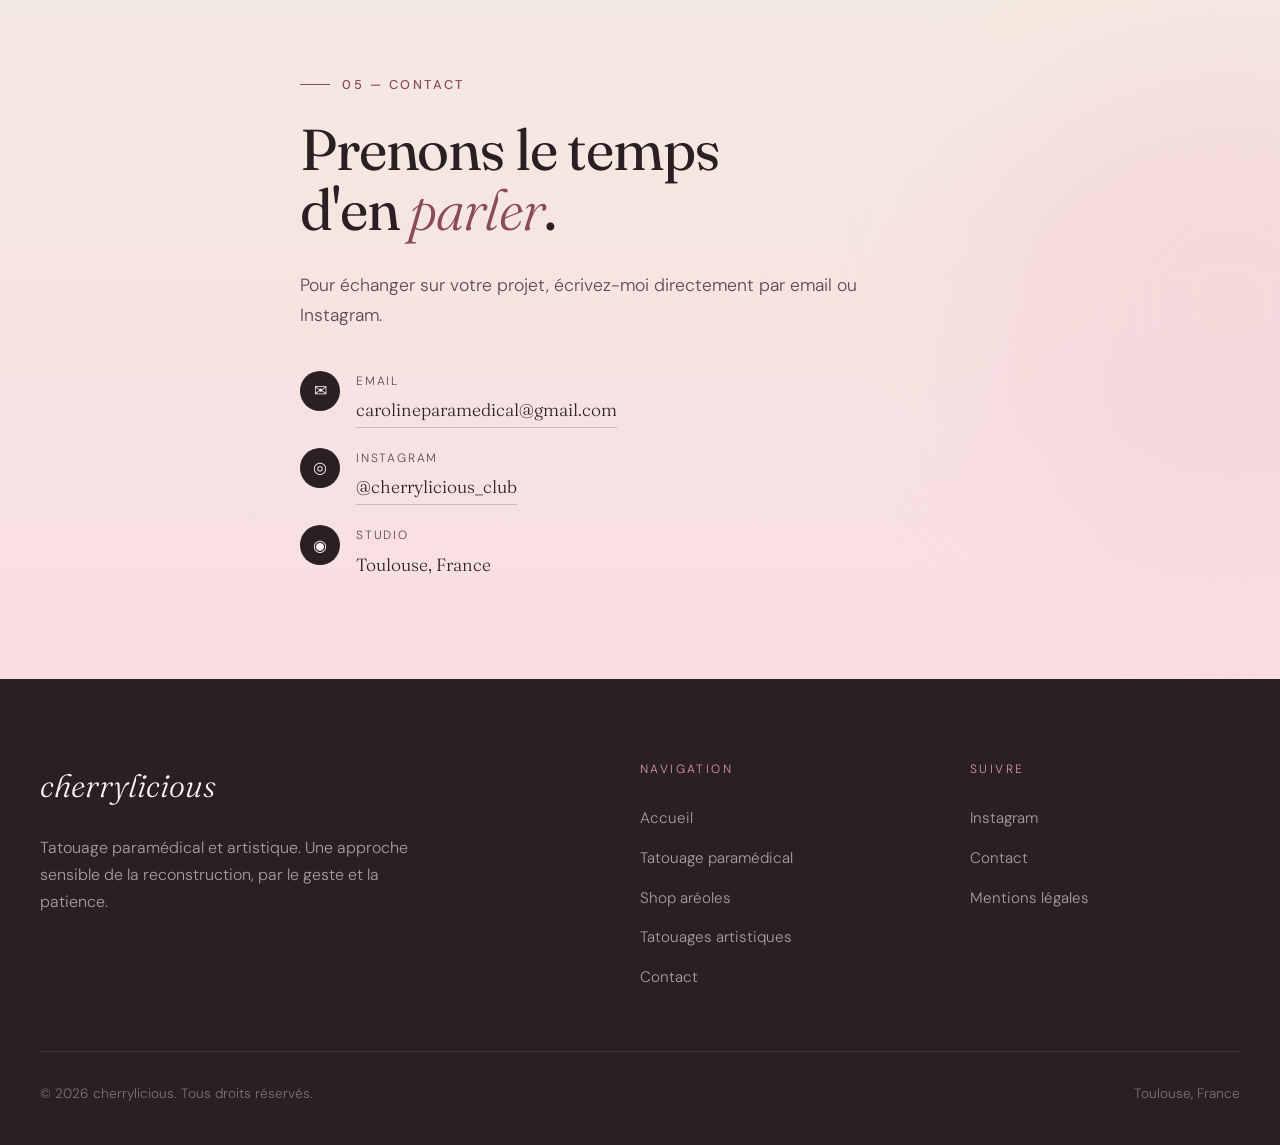
==== commit 624ec962: "Carousel Avis" ====
--- a/index.html
+++ b/index.html
@@ -455,6 +455,14 @@
 .contact-item-link:hover{color:var(--rose-deep);border-color:var(--rose-deep)}
 strong { font-weight: 700 !important; letter-spacing: 0.01em; } strong em, em strong { font-weight: 700 !important; font-style: italic !important; }
 .hero-image.has-photo::after { display: none; }
+.carousel-avis{position:relative;overflow:hidden;max-width:700px;margin:0 auto}
+.carousel-track{display:flex;transition:transform 0.6s ease;width:300%}
+.carousel-slide{width:33.333%;flex-shrink:0;padding:40px;text-align:center}
+.carousel-slide blockquote{font-style:italic;color:var(--ink-soft);font-size:1.1rem;line-height:1.8;margin:0;quotes:none}
+.carousel-slide cite{display:block;margin-top:20px;font-size:0.9rem;color:var(--rose-dust);letter-spacing:0.05em;font-style:normal}
+.carousel-dots{display:flex;justify-content:center;gap:10px;margin-top:24px}
+.carousel-dot{width:8px;height:8px;border-radius:50%;border:none;background:var(--rose-pale);cursor:pointer;padding:0;transition:background 0.3s}
+.carousel-dot.active{background:var(--rose-deep)}
 </style>
   <script src="https://identity.netlify.com/v1/netlify-identity-widget.js"></script>
 </head>
@@ -589,18 +597,25 @@
     <p class="section-tag">Témoignages</p>
     <h2 class="section-title">Ce qu'elles <em>disent</em>.</h2>
   </div>
-  <div class="avis-grid">
-    <div class="avis-card">
-      <p class="avis-quote">Un accompagnement d'une douceur rare. ariana prend le temps d'écouter, de comprendre. Le résultat dépasse tout ce que j'espérais.</p>
-      <p class="avis-author">Marie L.</p>
-    </div>
-    <div class="avis-card">
-      <p class="avis-quote">Après ma reconstruction, ce tatouage a été la dernière étape. Un moment très fort. Je recommande ariana les yeux fermés.</p>
-      <p class="avis-author">Sophie M.</p>
-    </div>
-    <div class="avis-card">
-      <p class="avis-quote">Une artiste autant qu'une professionnelle de santé. Elle m'a redonné confiance en mon corps. Merci, ariana.</p>
-      <p class="avis-author">Claire D.</p>
+  <div class="carousel-avis">
+    <div class="carousel-track" id="carouselTrack">
+      <div class="carousel-slide">
+        <blockquote>J'ai été super bien accompagnée tout au long du processus, avec toutes les infos nécessaires et toujours un accueil chaleureux. Je me suis sentie en confiance du début à la fin. Je suis vraiment très, très contente du résultat, ça change vraiment ma vie.</blockquote>
+        <cite>— Lola</cite>
+      </div>
+      <div class="carousel-slide">
+        <blockquote>Merci infiniment, le tatouage est dingue, un chef-d'œuvre ! Et merci pour ta douceur et ta bonne humeur. Il y a de fortes chances que je revienne.</blockquote>
+        <cite>— Briane</cite>
+      </div>
+      <div class="carousel-slide">
+        <blockquote>Trop fière de mes tatouages réalisés avec soin, merci pour ton accueil toujours rayonnant. Hâte que tu réalises les autres projets.</blockquote>
+        <cite>— Jade</cite>
+      </div>
+    </div>
+    <div class="carousel-dots">
+      <button class="carousel-dot active" onclick="goToSlide(0)" aria-label="Avis 1"></button>
+      <button class="carousel-dot" onclick="goToSlide(1)" aria-label="Avis 2"></button>
+      <button class="carousel-dot" onclick="goToSlide(2)" aria-label="Avis 3"></button>
     </div>
   </div>
 </section>
@@ -780,5 +795,20 @@
   }
 }).catch(function(){});
 </script>
+<script>
+(function(){
+  var current=0,total=3,auto;
+  function goToSlide(n){
+    current=n;
+    document.getElementById('carouselTrack').style.transform='translateX(-'+(100/3*n)+'%)';
+    document.querySelectorAll('.carousel-dot').forEach(function(d,i){d.classList.toggle('active',i===n)});
+  }
+  window.goToSlide=goToSlide;
+  function next(){goToSlide((current+1)%total)}
+  auto=setInterval(next,4000);
+  document.querySelector('.carousel-avis').addEventListener('mouseenter',function(){clearInterval(auto)});
+  document.querySelector('.carousel-avis').addEventListener('mouseleave',function(){auto=setInterval(next,4000)});
+})();
+</script>
 </body>
 </html>
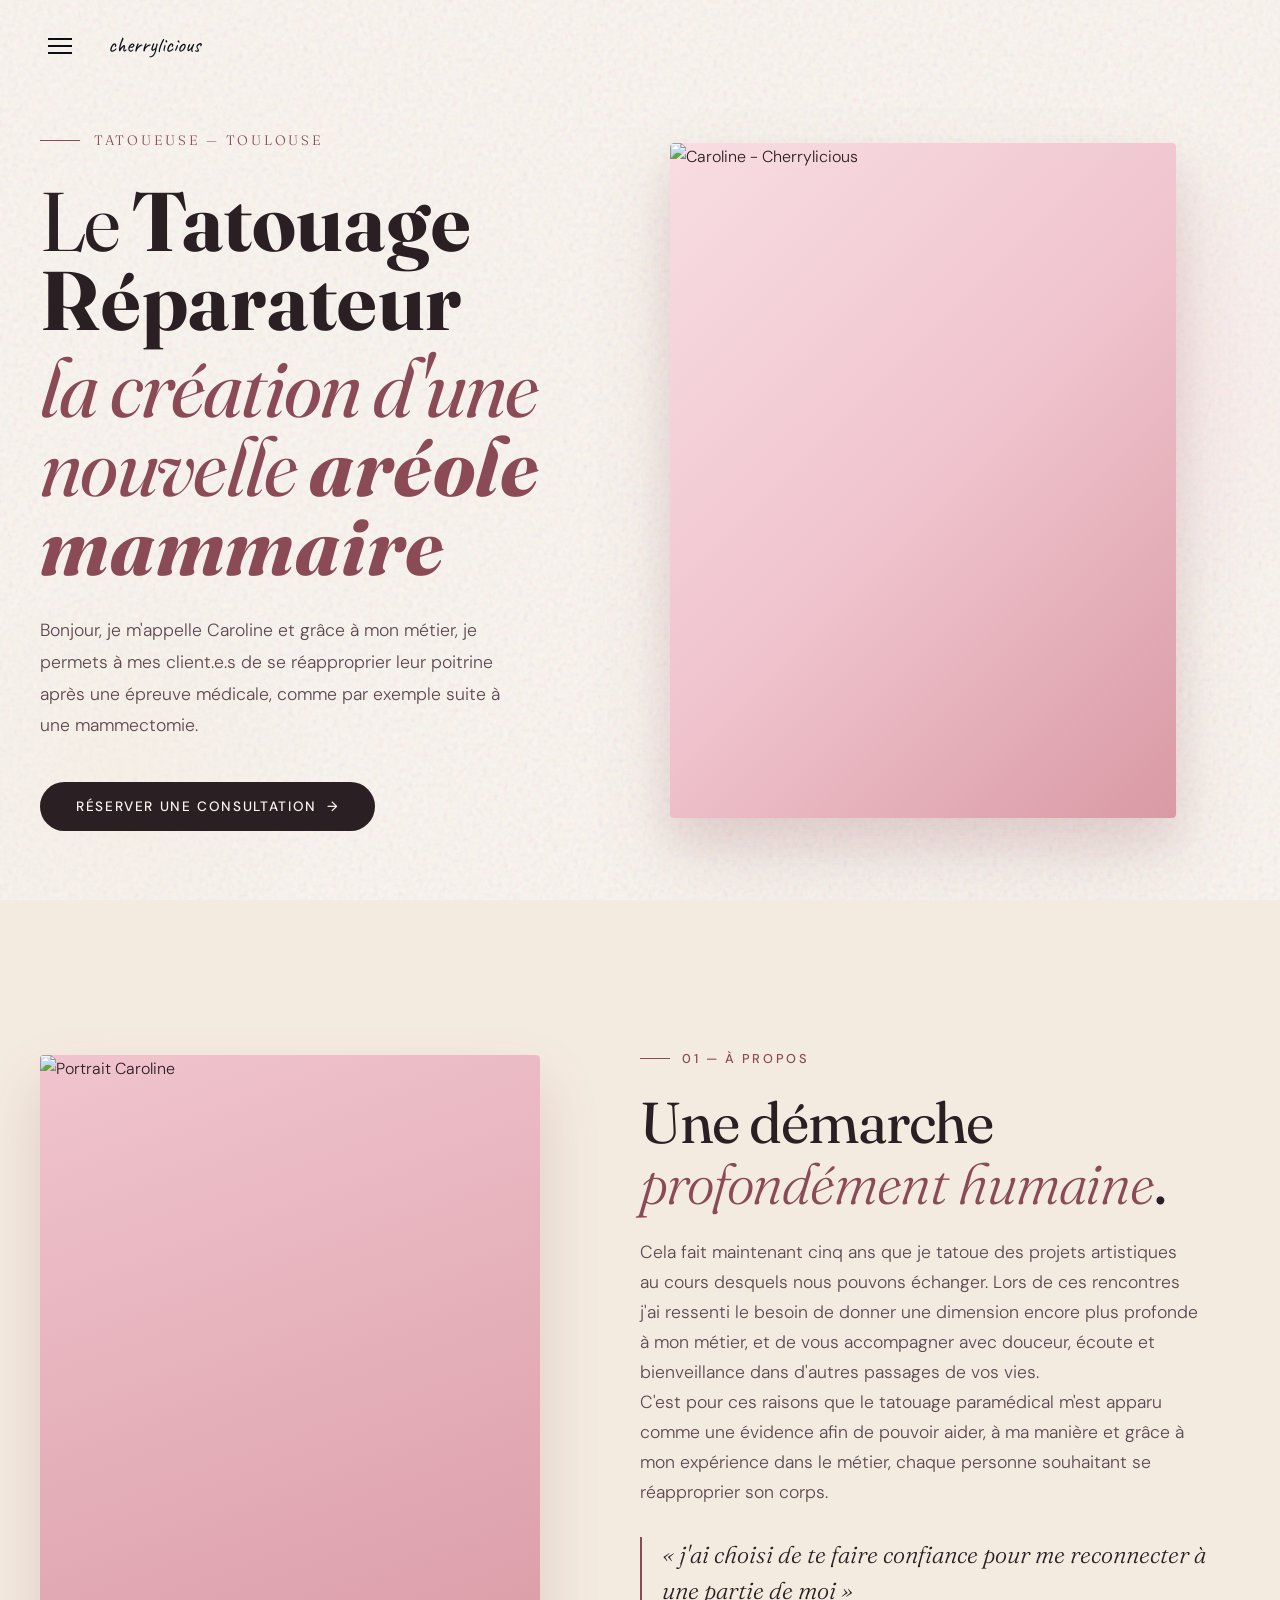
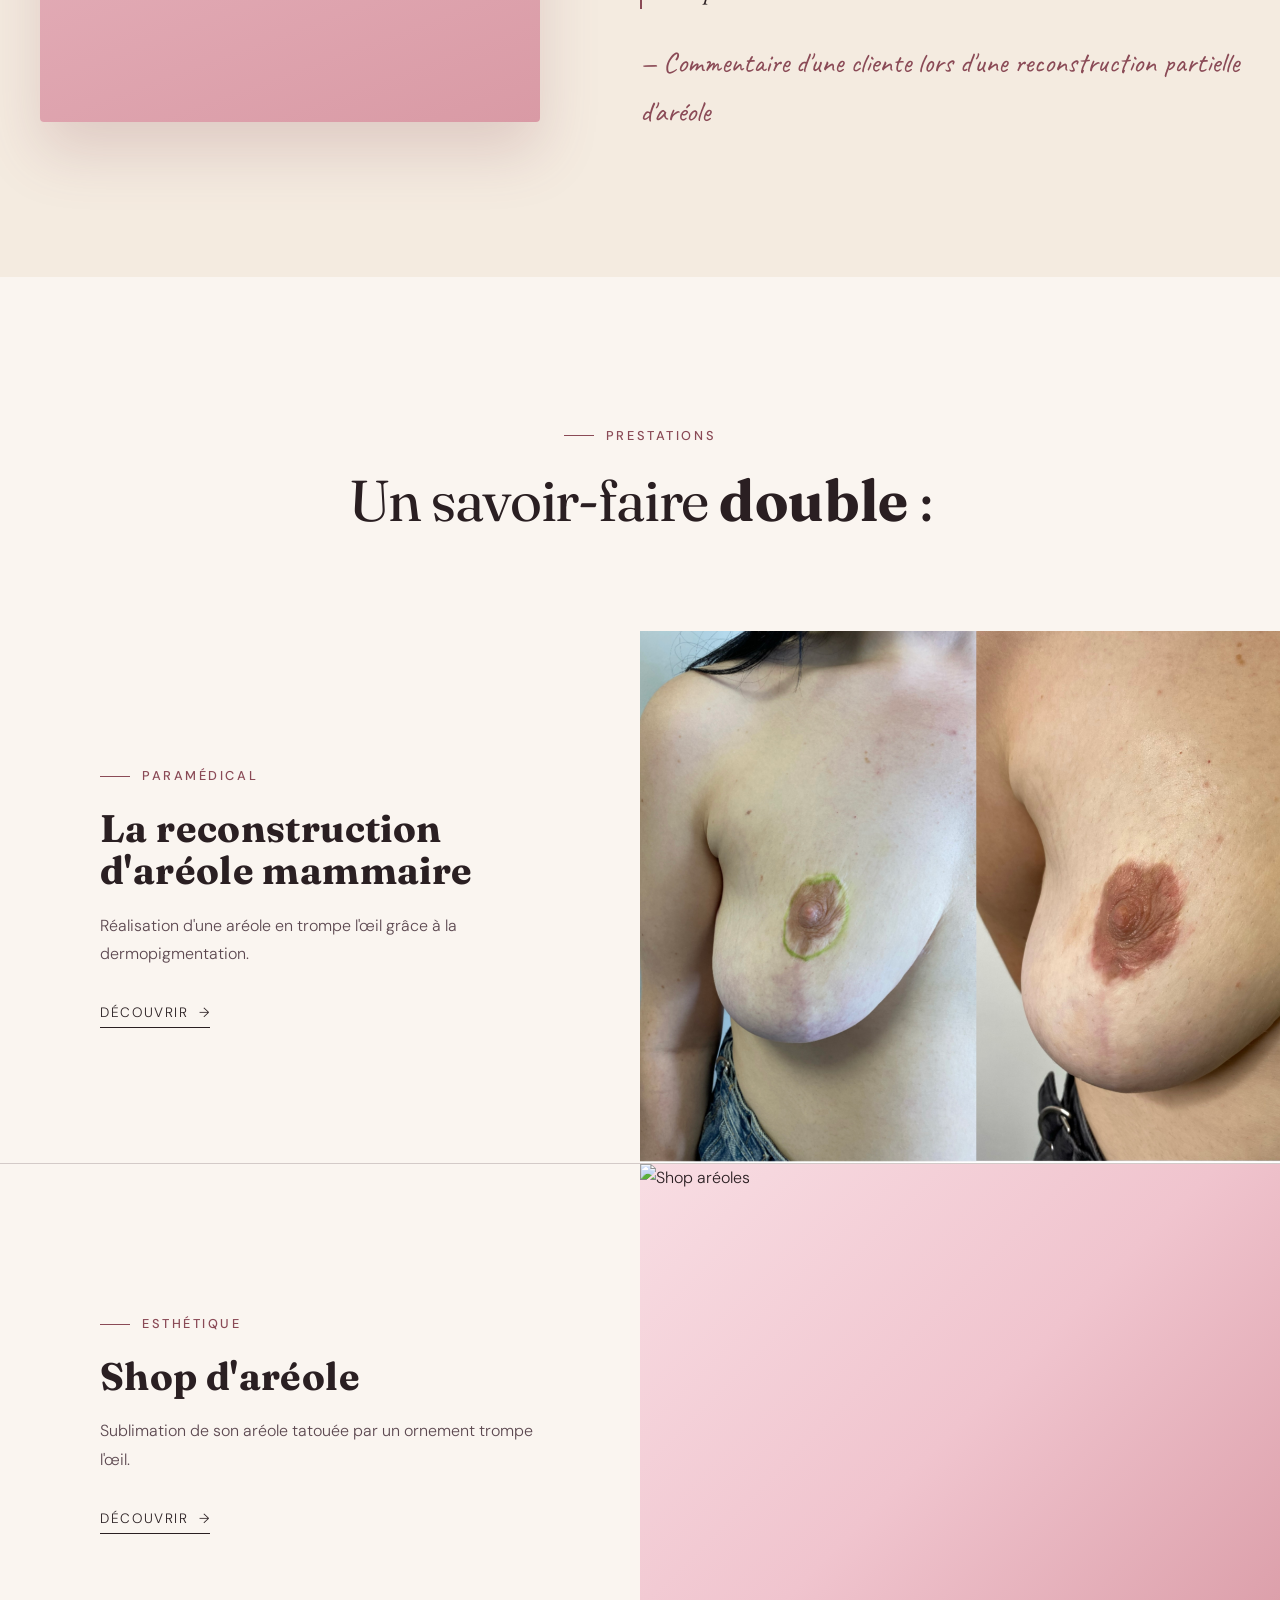
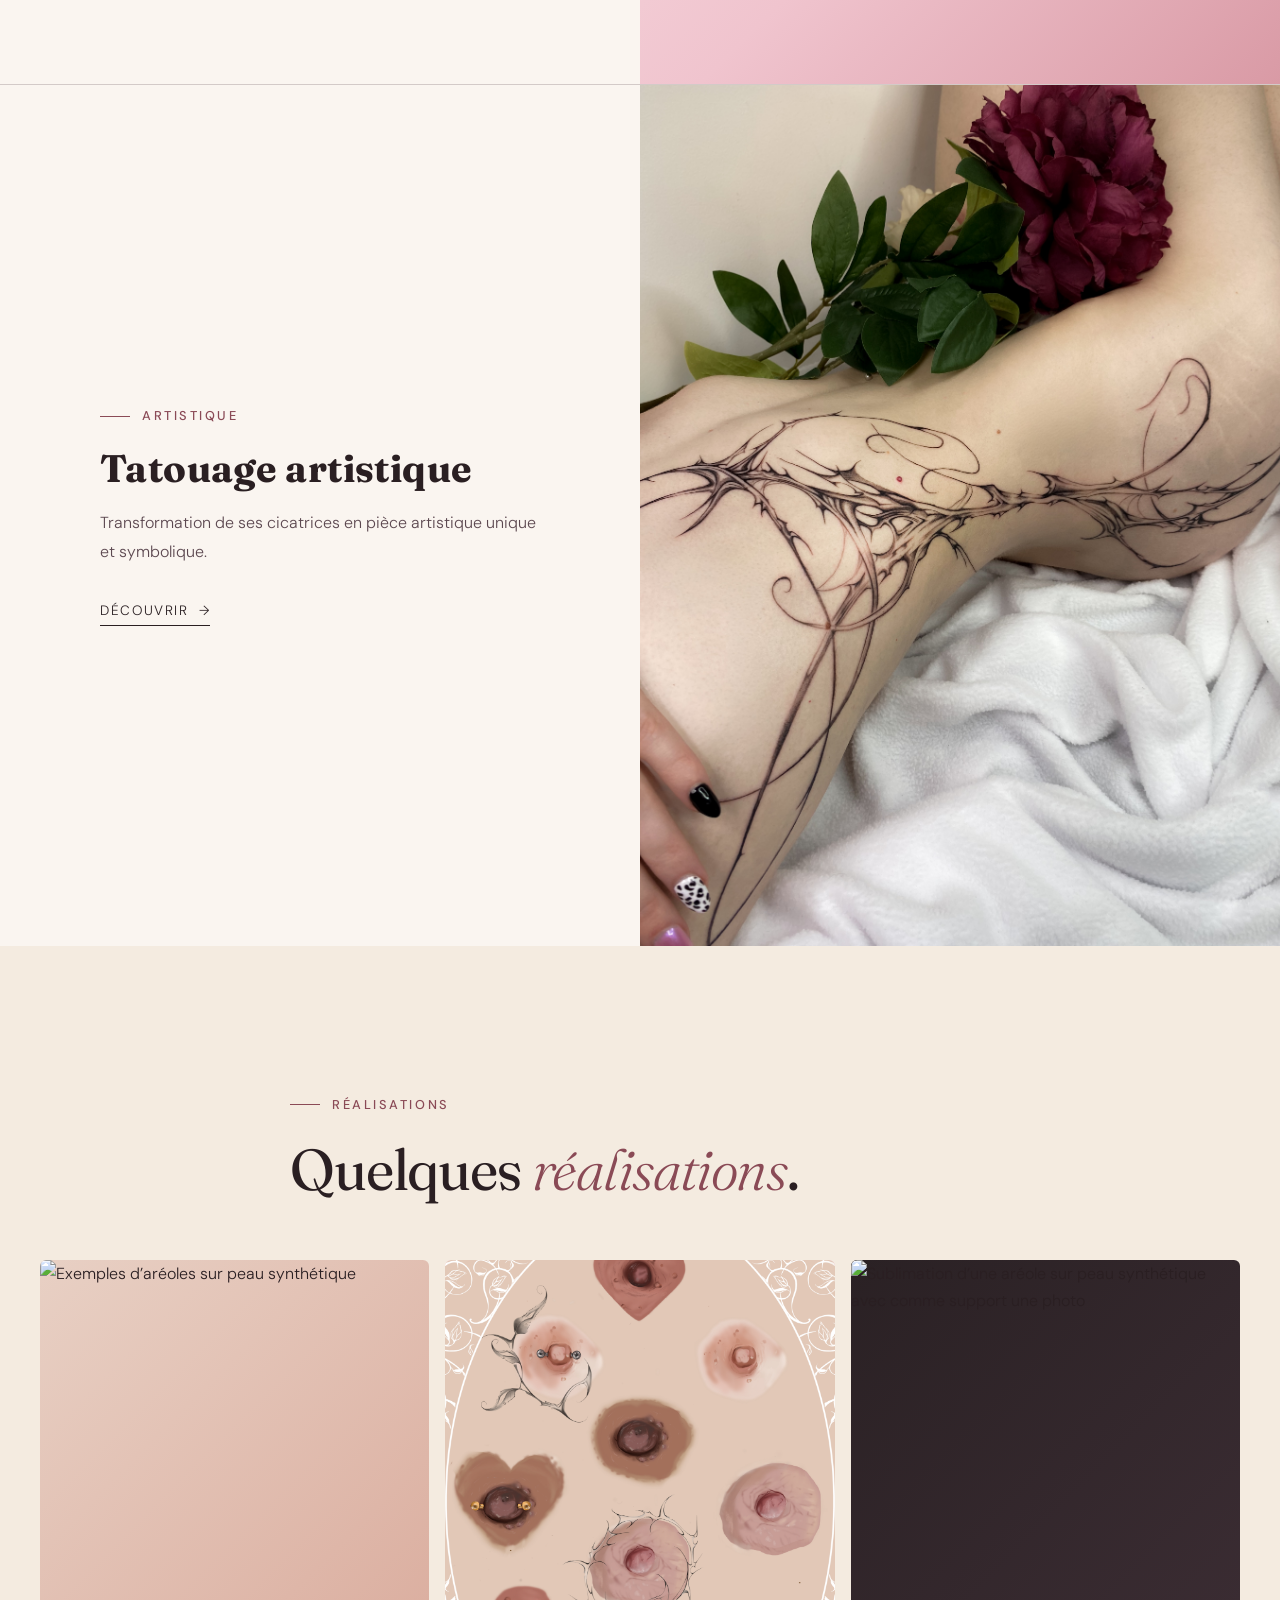
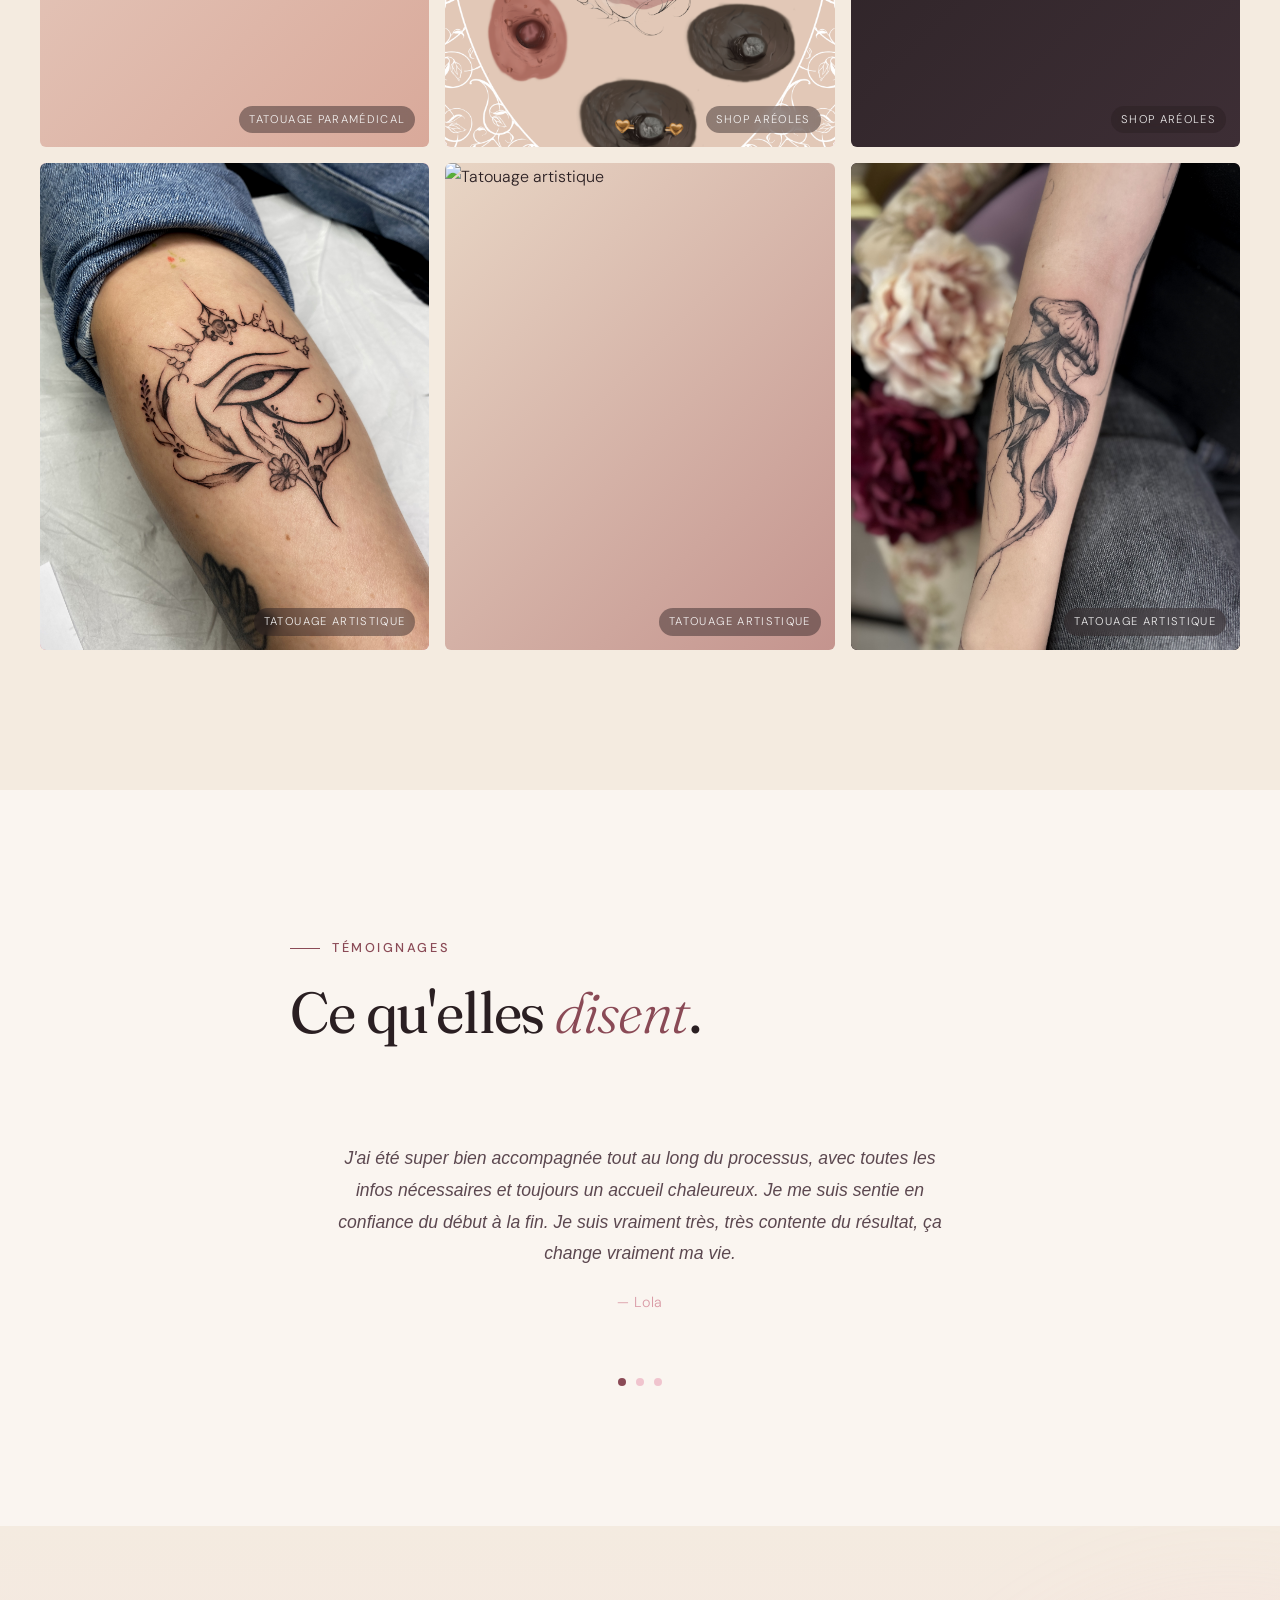
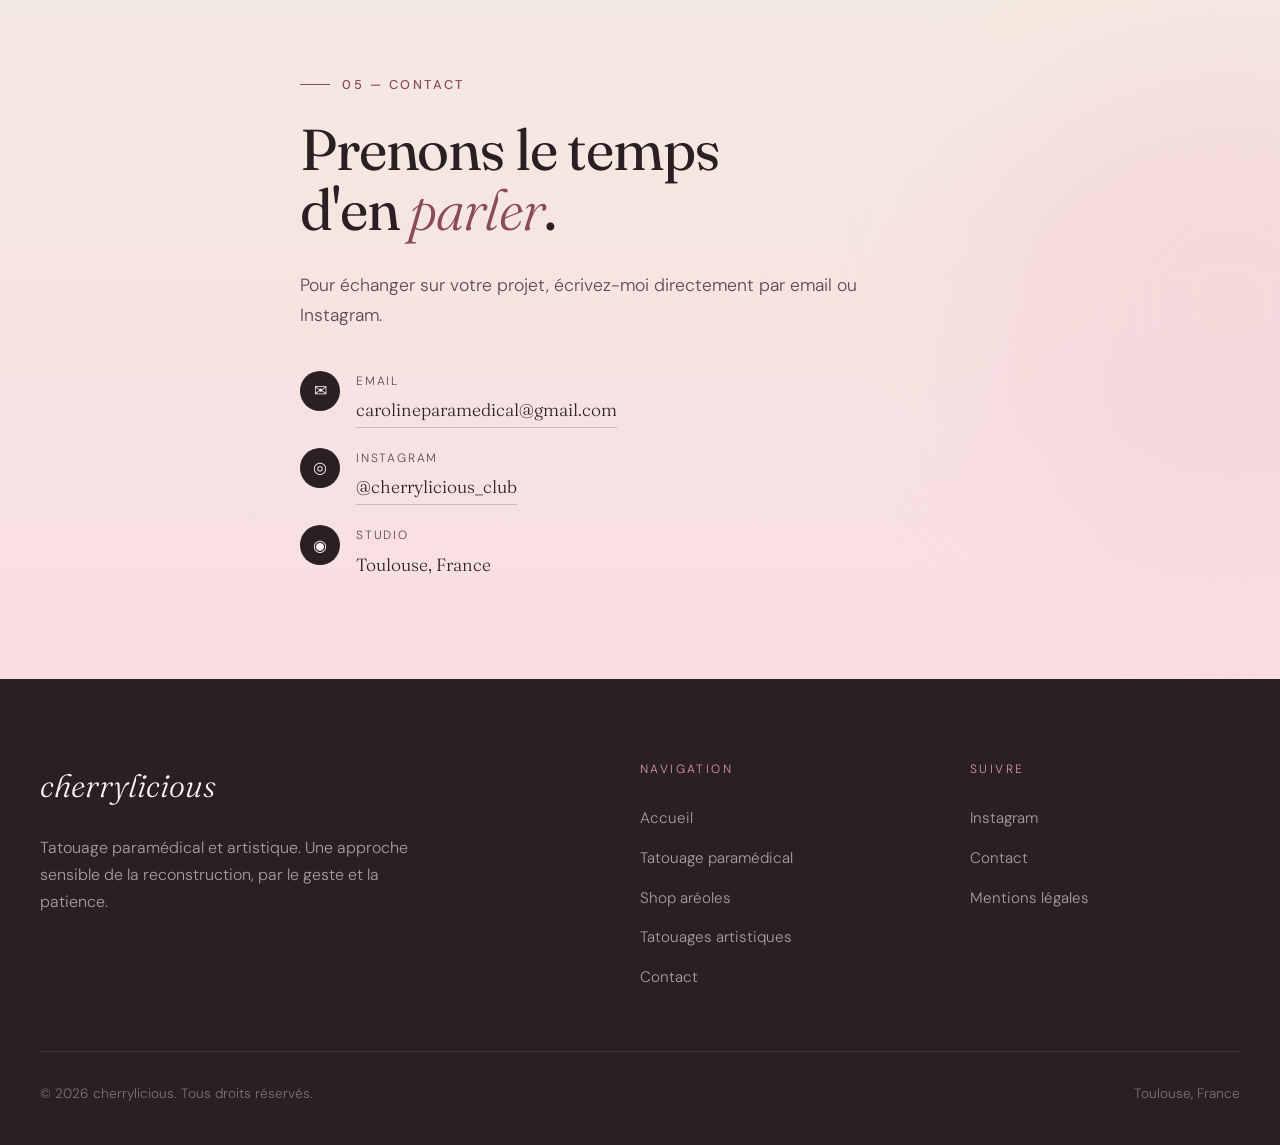
==== commit 8296af32: "Retrait gras sur a dans presentation hero Co-Authored-By: Claude Fable 5 <noreply@anthropic.com> Cla" ====
--- a/index.html
+++ b/index.html
@@ -502,7 +502,7 @@
       <span style="font-style:italic;color:var(--rose-deep);display:block;margin-top:8px">la création d'une nouvelle <strong>aréole mammaire</strong></span>
     </h1>
     <p class="hero-desc">
-      Bonjour, je m'appelle Caroline et grâce à mon métier, je permets <strong>à</strong> mes client.e.s de se réapproprier leur poitrine après une épreuve médicale, comme par exemple suite à une mammectomie.
+      Bonjour, je m'appelle Caroline et grâce à mon métier, je permets à mes client.e.s de se réapproprier leur poitrine après une épreuve médicale, comme par exemple suite à une mammectomie.
     </p>
     <div class="hero-actions">
       <button class="btn-primary" onclick="document.getElementById('contact').scrollIntoView({behavior:'smooth'})">Réserver une consultation</button>
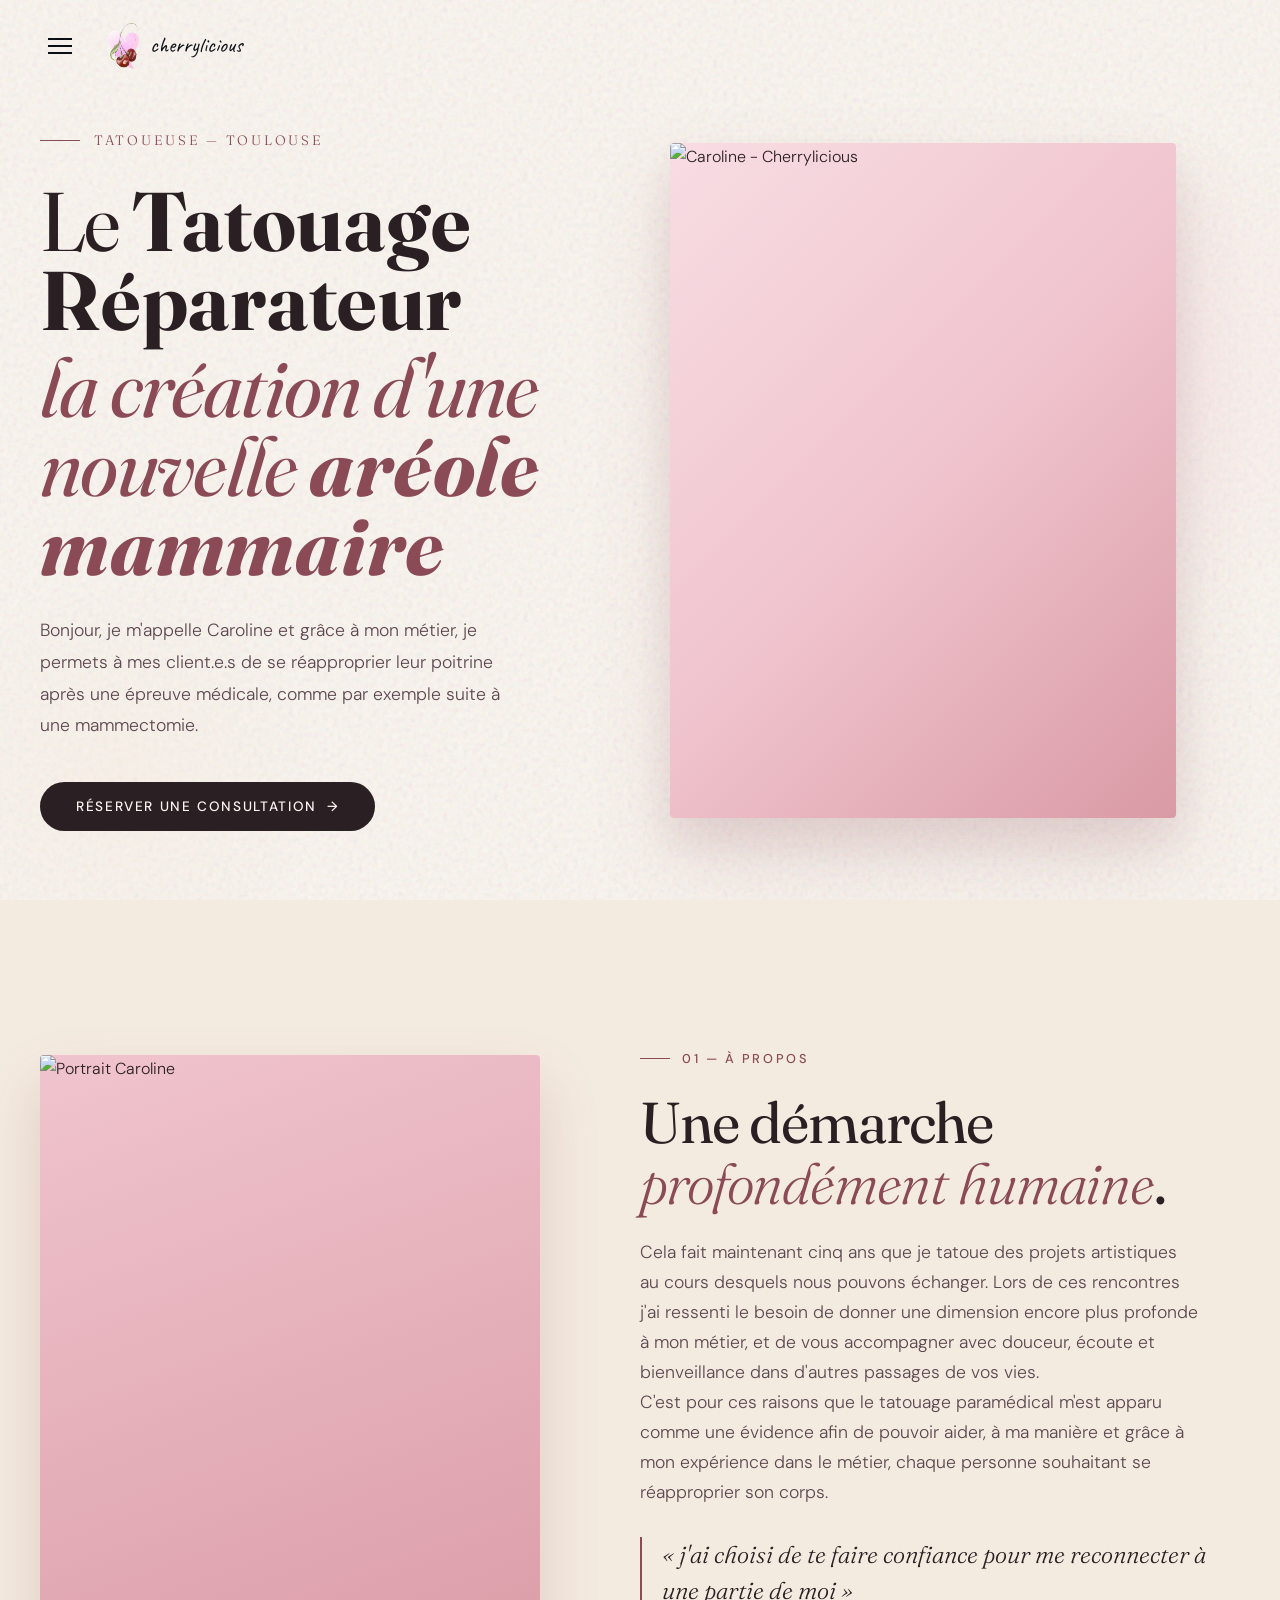
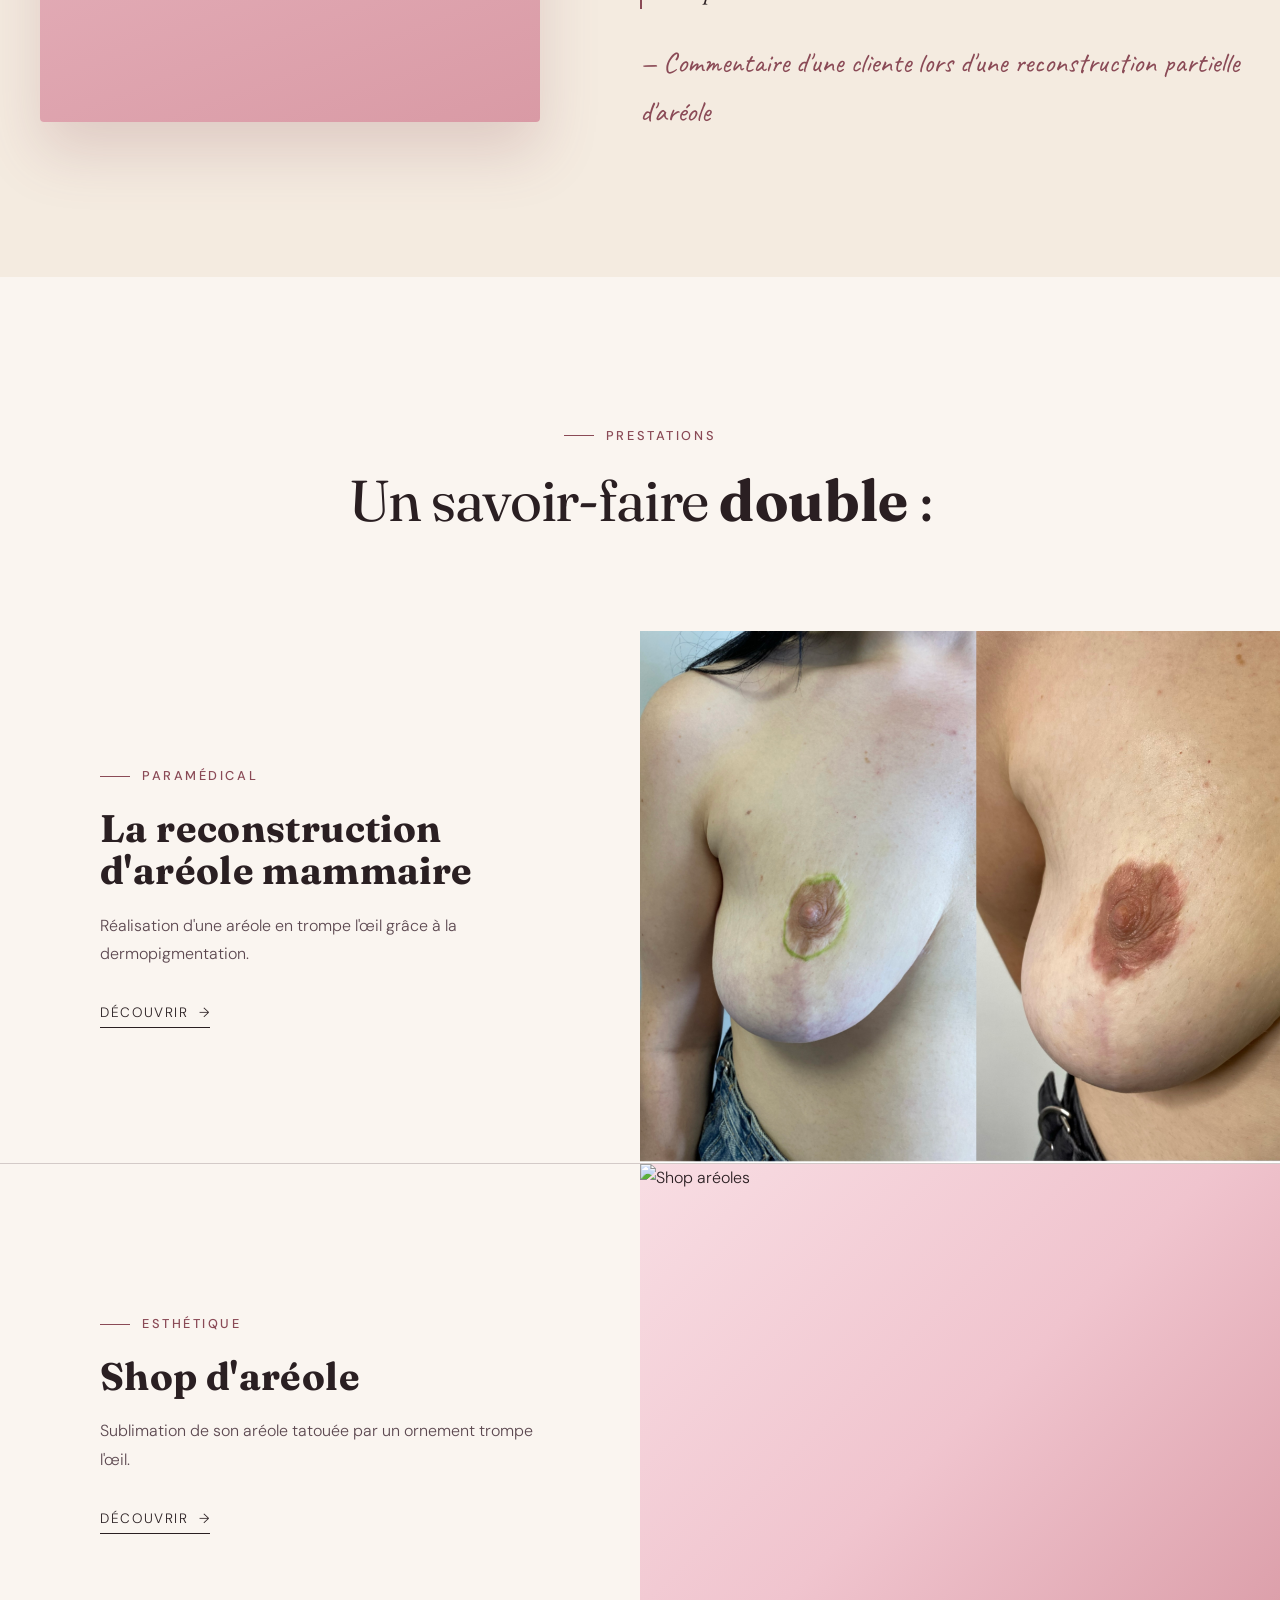
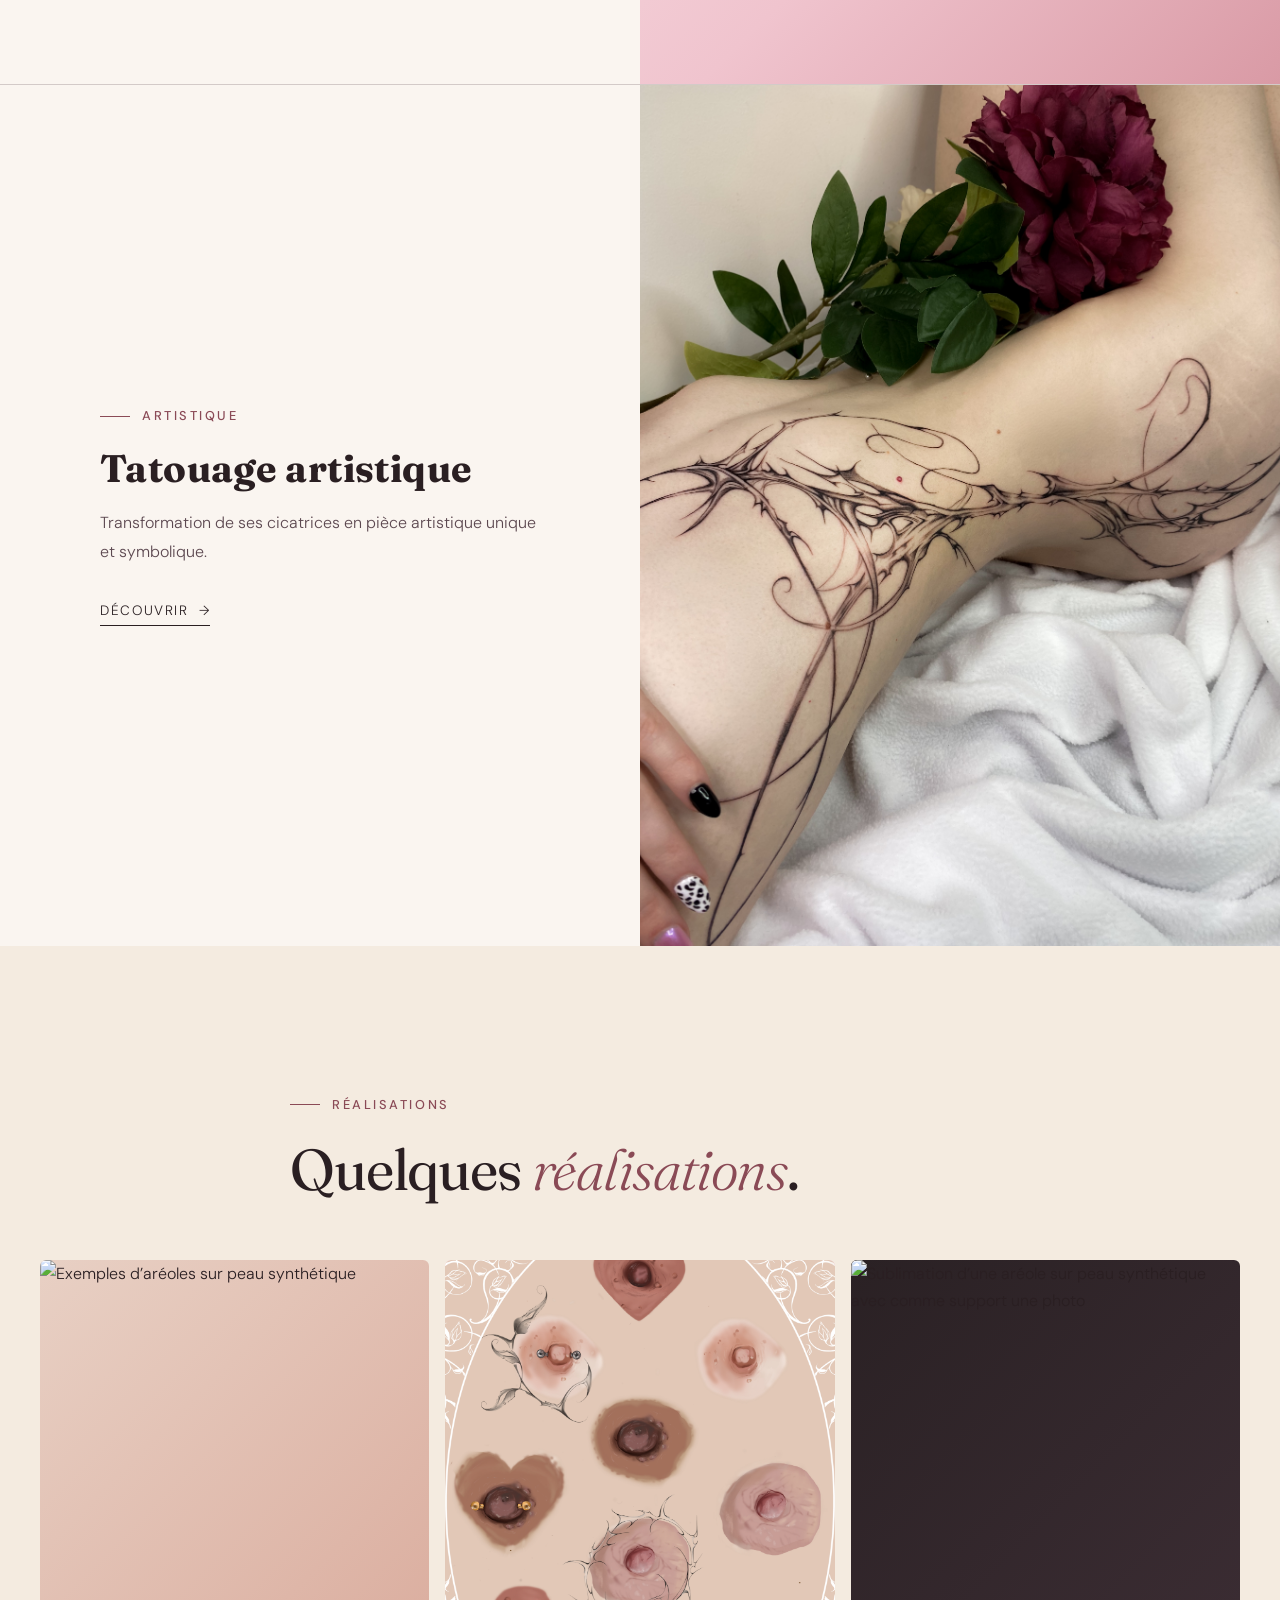
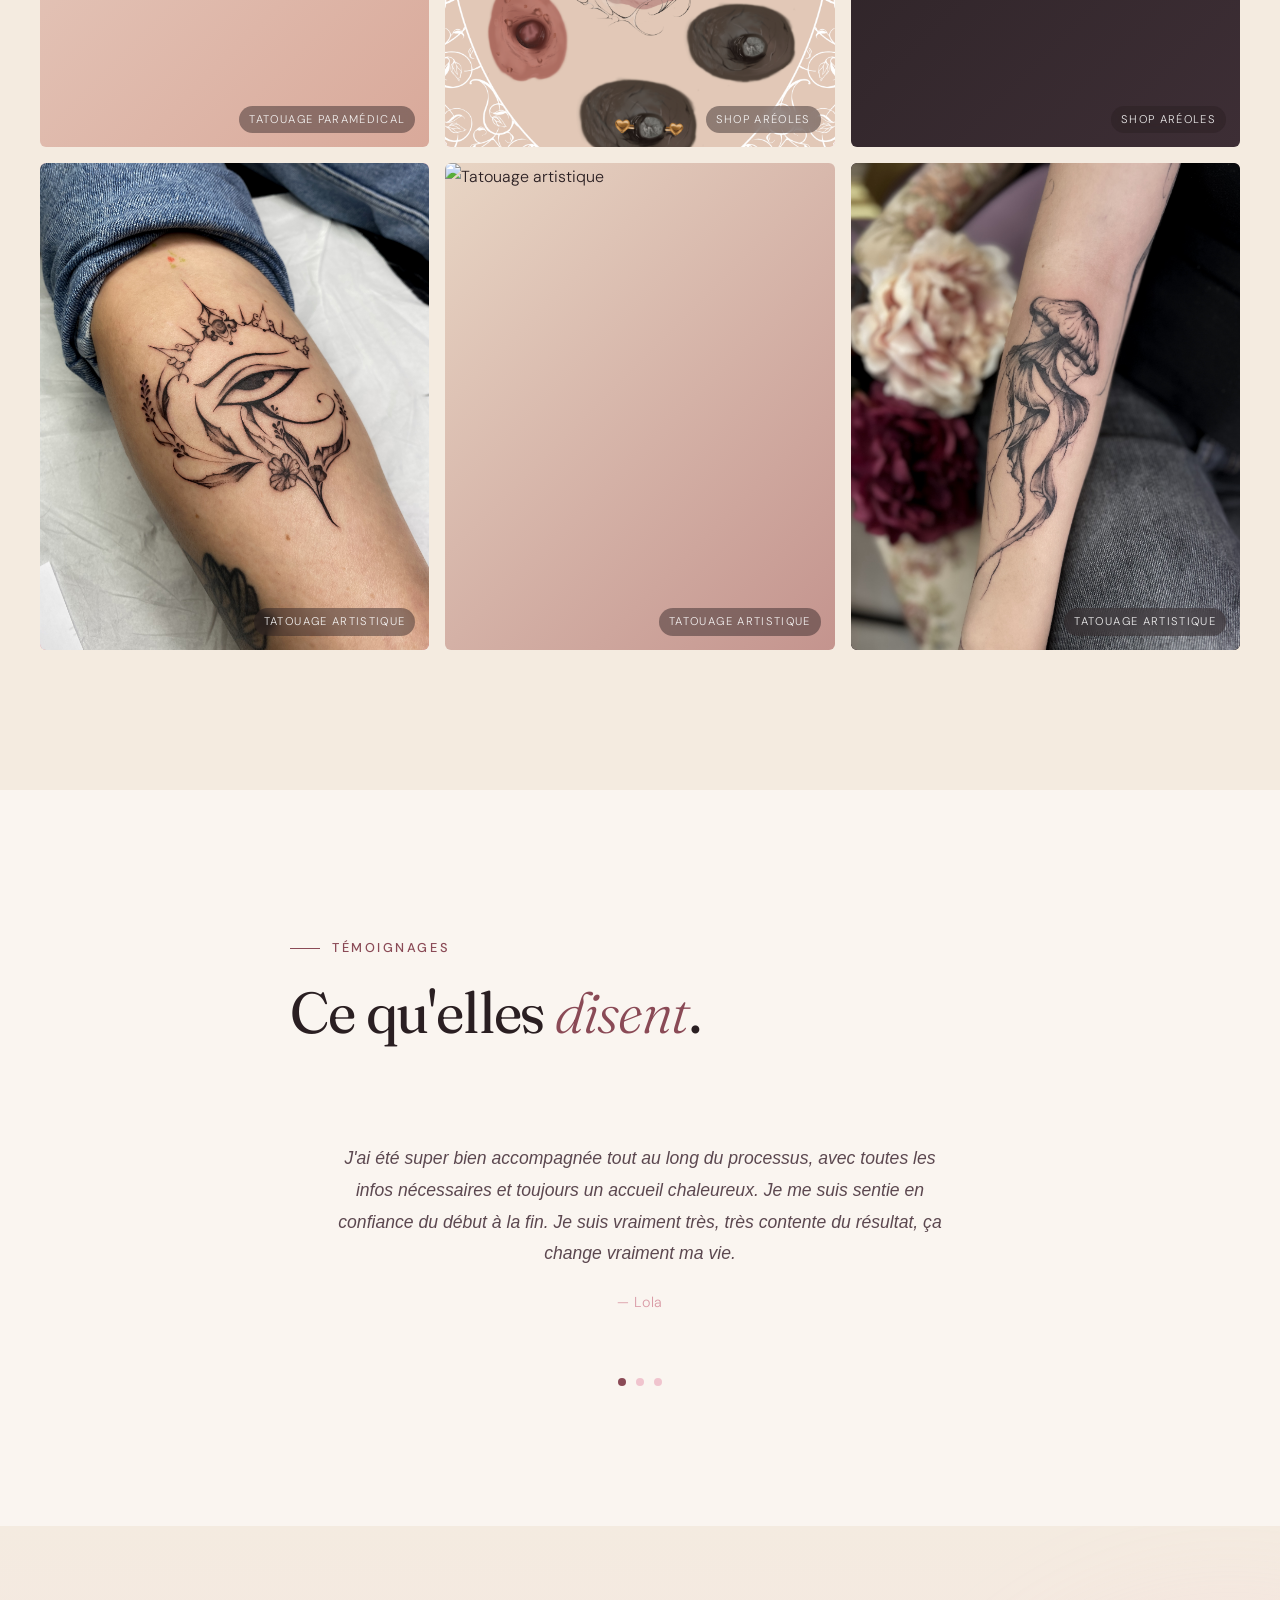
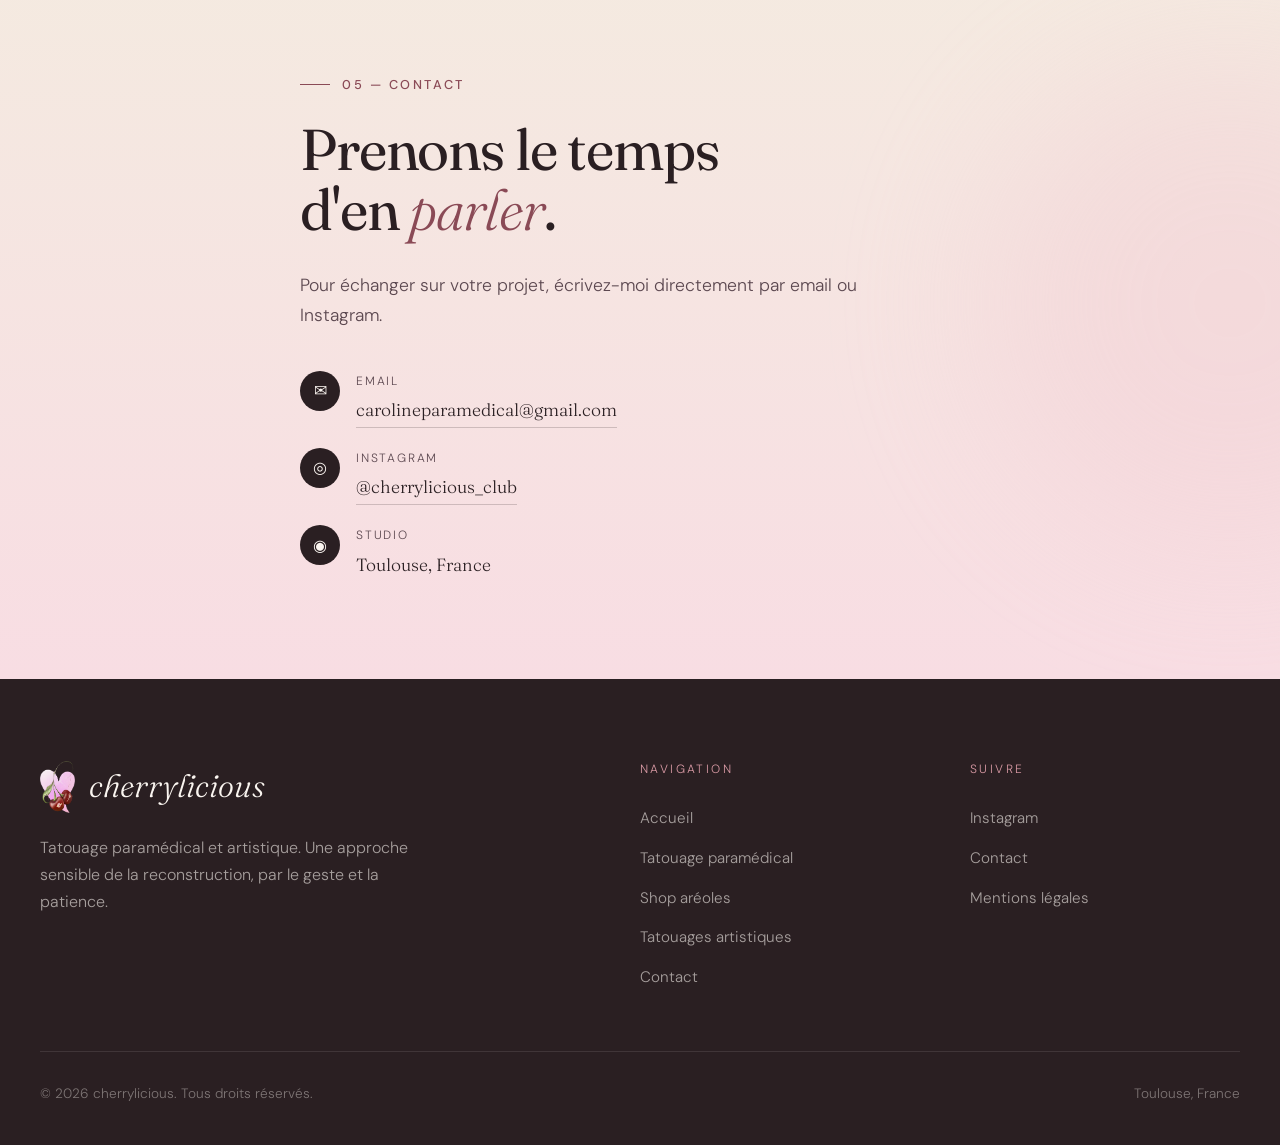
==== commit b94a0033: "Logo cherrylicious dans la nav et le footer Image sortie du header (mix-blend-mode:difference y inve" ====
--- a/index.html
+++ b/index.html
@@ -40,7 +40,9 @@
 ::-webkit-scrollbar-thumb{background:var(--rose-dust);border-radius:4px}
 
 .site-header{position:fixed;top:0;left:0;right:0;z-index:100;display:flex;justify-content:flex-start;gap:24px;align-items:center;padding:24px 40px;mix-blend-mode:difference}
-.site-logo{font-family:'Caveat',cursive;font-size:22px;color:#fff;text-decoration:none}
+.site-logo{font-family:'Caveat',cursive;font-size:22px;color:#fff;text-decoration:none;margin-left:42px}
+.site-logo-img-link{position:fixed;top:23px;left:108px;z-index:101}
+.site-logo-img{display:block;height:46px;width:auto}
 .burger{background:none;border:none;cursor:pointer;display:flex;flex-direction:column;gap:5px;padding:8px;width:44px;height:44px;justify-content:center}
 .burger span{display:block;width:24px;height:2px;background:#fff;transition:transform 0.3s,opacity 0.3s}
 .burger.open span:nth-child(2){opacity:0}
@@ -294,7 +296,9 @@
 .footer-brand{
   font-family:'Fraunces',serif;font-style:italic;font-size:2rem;
   margin-bottom:20px;
-}
+  display:flex;align-items:center;gap:14px;
+}
+.footer-brand-img{height:52px;width:auto}
 .footer-tagline{
   color:rgba(250,245,240,0.6);max-width:400px;line-height:1.7;
 }
@@ -474,6 +478,7 @@
   </button>
   <a href="index.html" class="site-logo">cherrylicious</a>
 </header>
+<a href="index.html" class="site-logo-img-link" aria-hidden="true" tabindex="-1"><img src="images/logo-cherrylicious.png" alt="" class="site-logo-img"></a>
 
 <div class="menu-overlay" role="dialog" aria-modal="true" aria-hidden="true">
   <nav class="menu-nav">
@@ -660,7 +665,7 @@
 <footer>
   <div class="footer-grid">
     <div>
-      <p class="footer-brand">cherrylicious</p>
+      <p class="footer-brand"><img src="images/logo-cherrylicious.png" alt="" class="footer-brand-img">cherrylicious</p>
       <p class="footer-tagline">
         Tatouage paramédical et artistique. Une approche sensible de la reconstruction, par le geste et la patience.
       </p>
